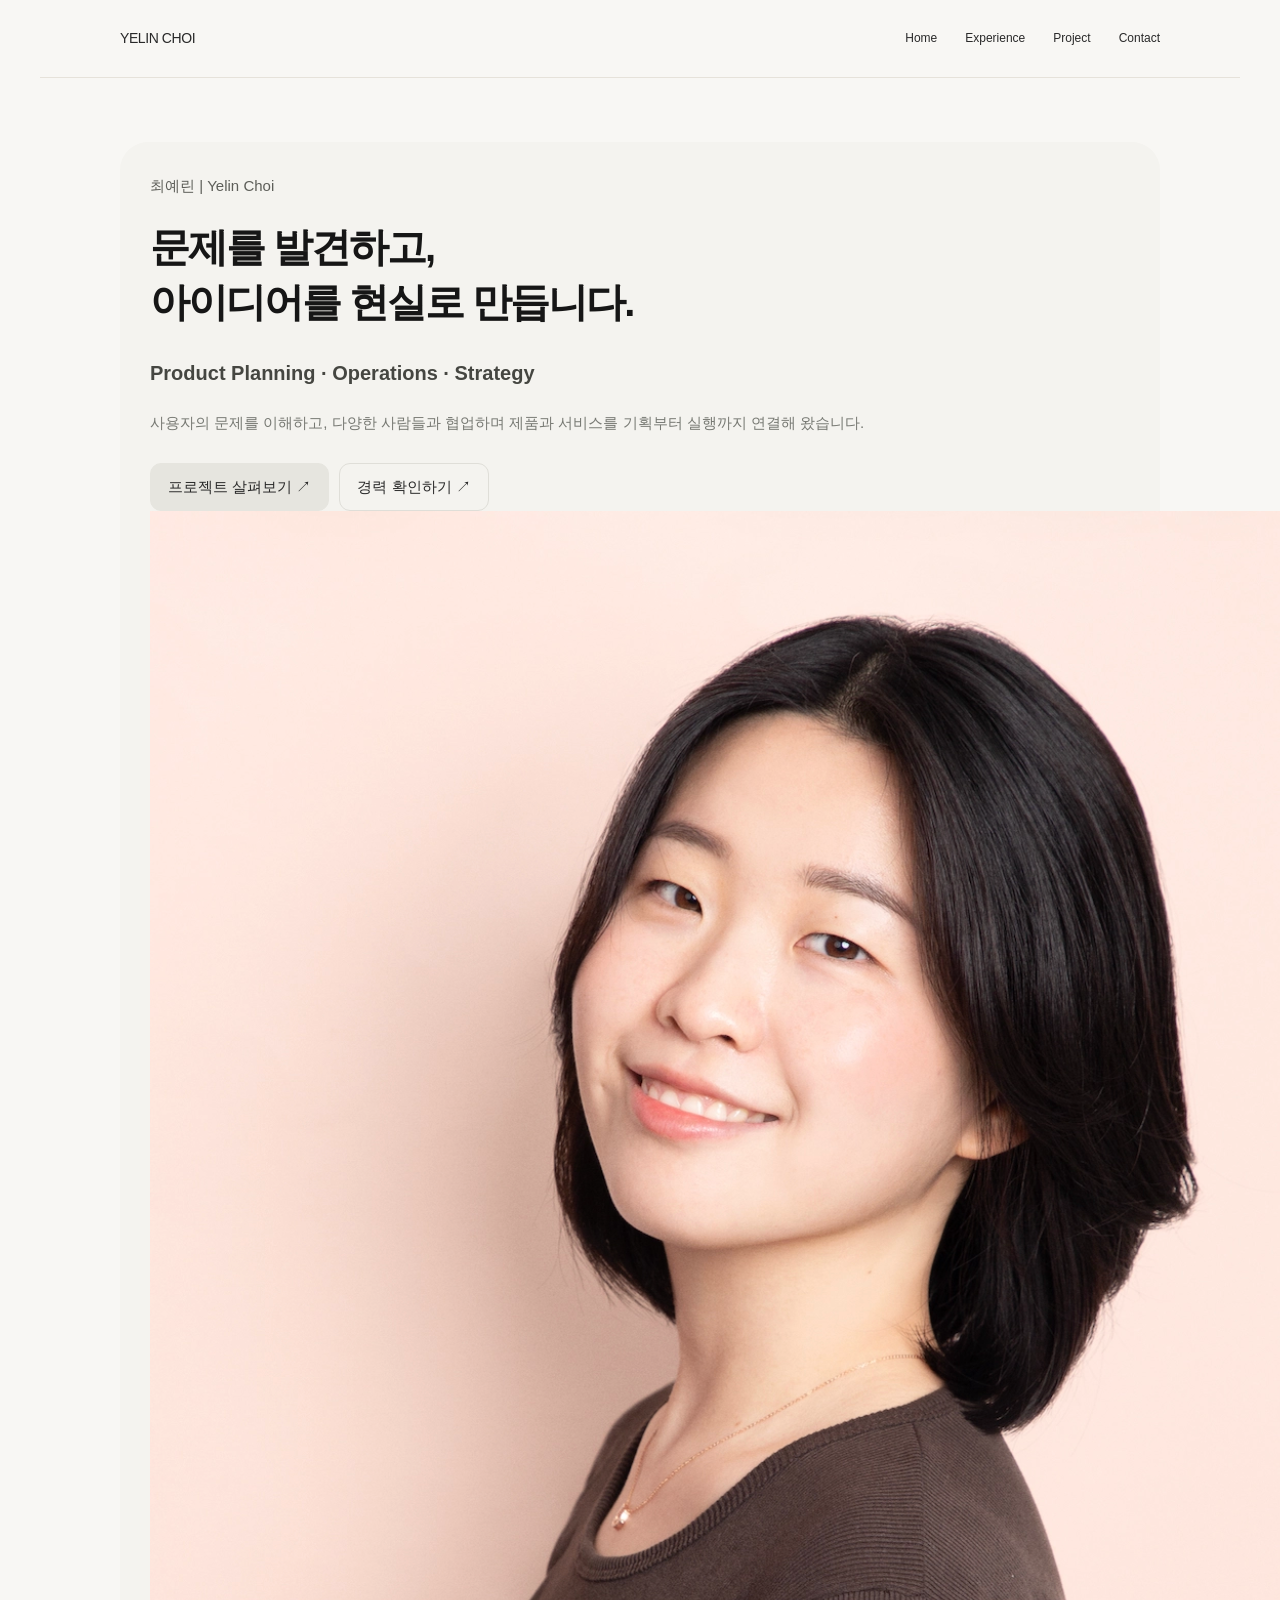
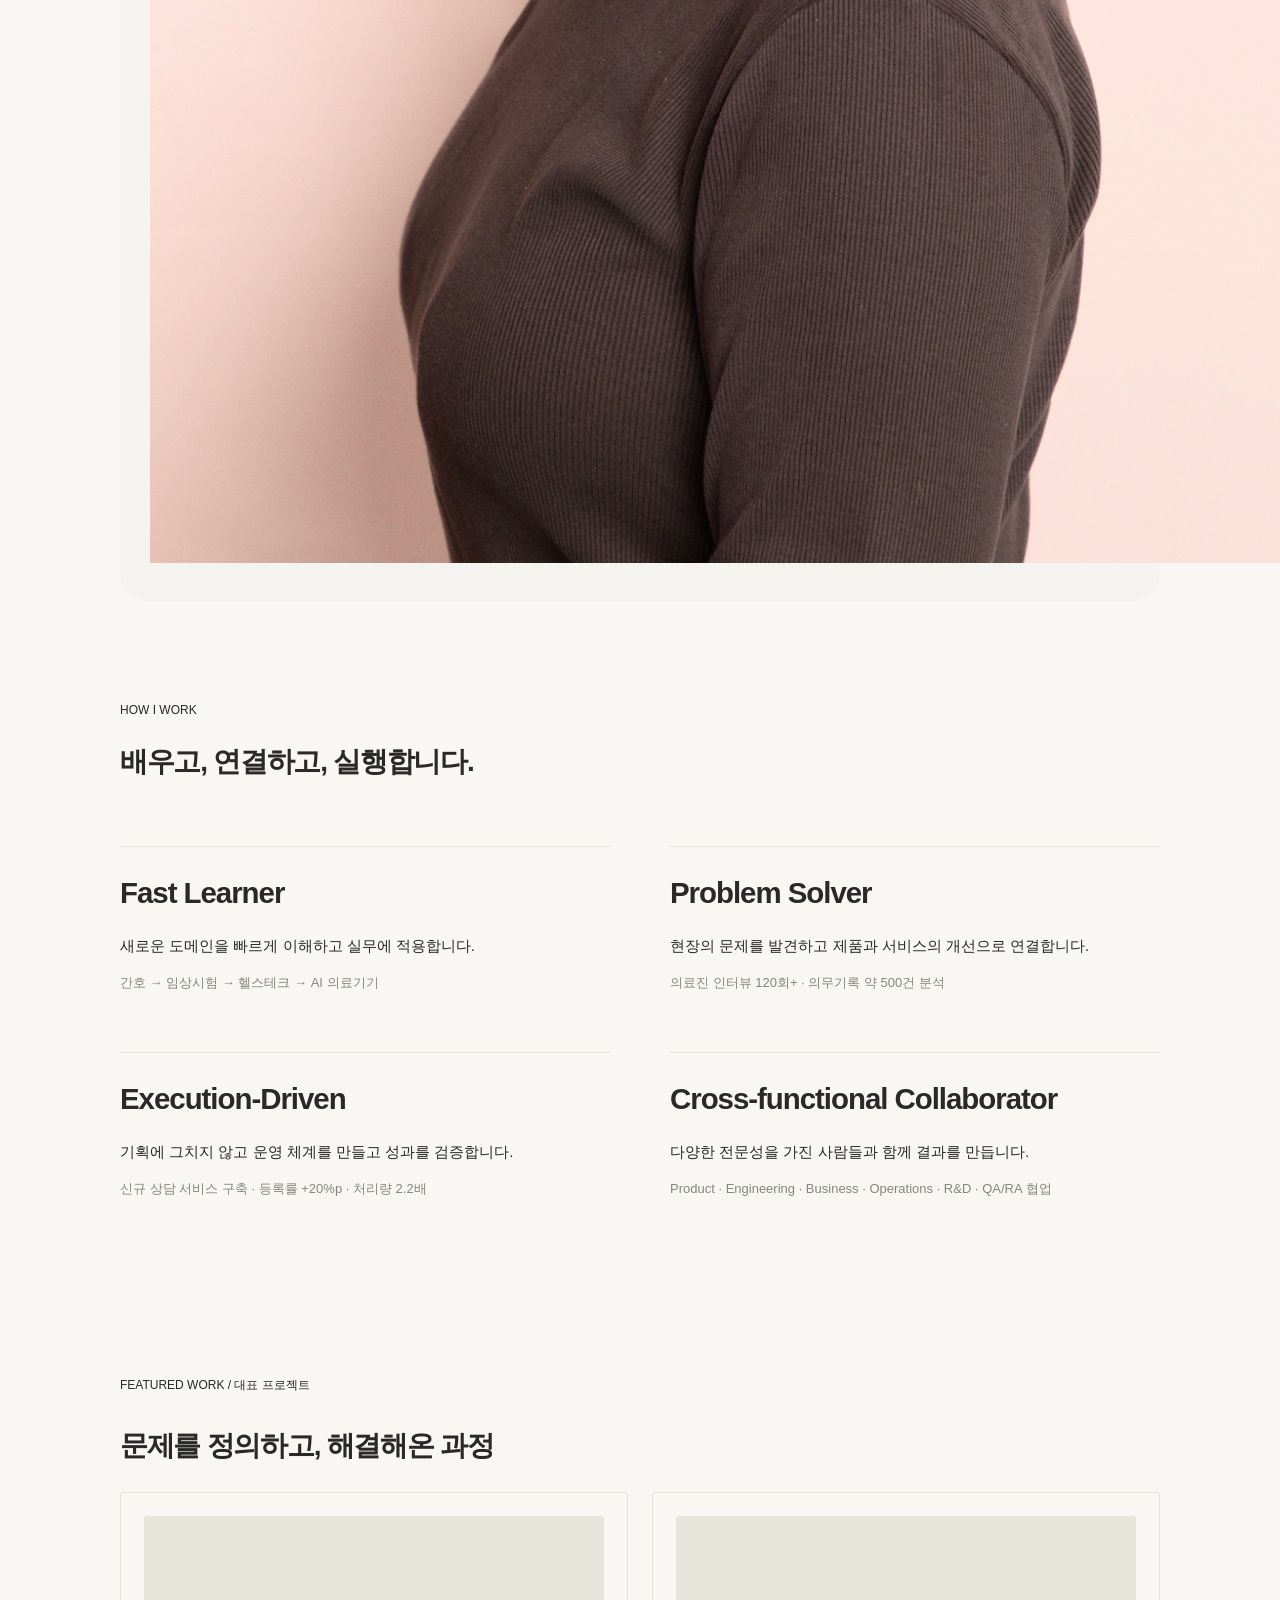
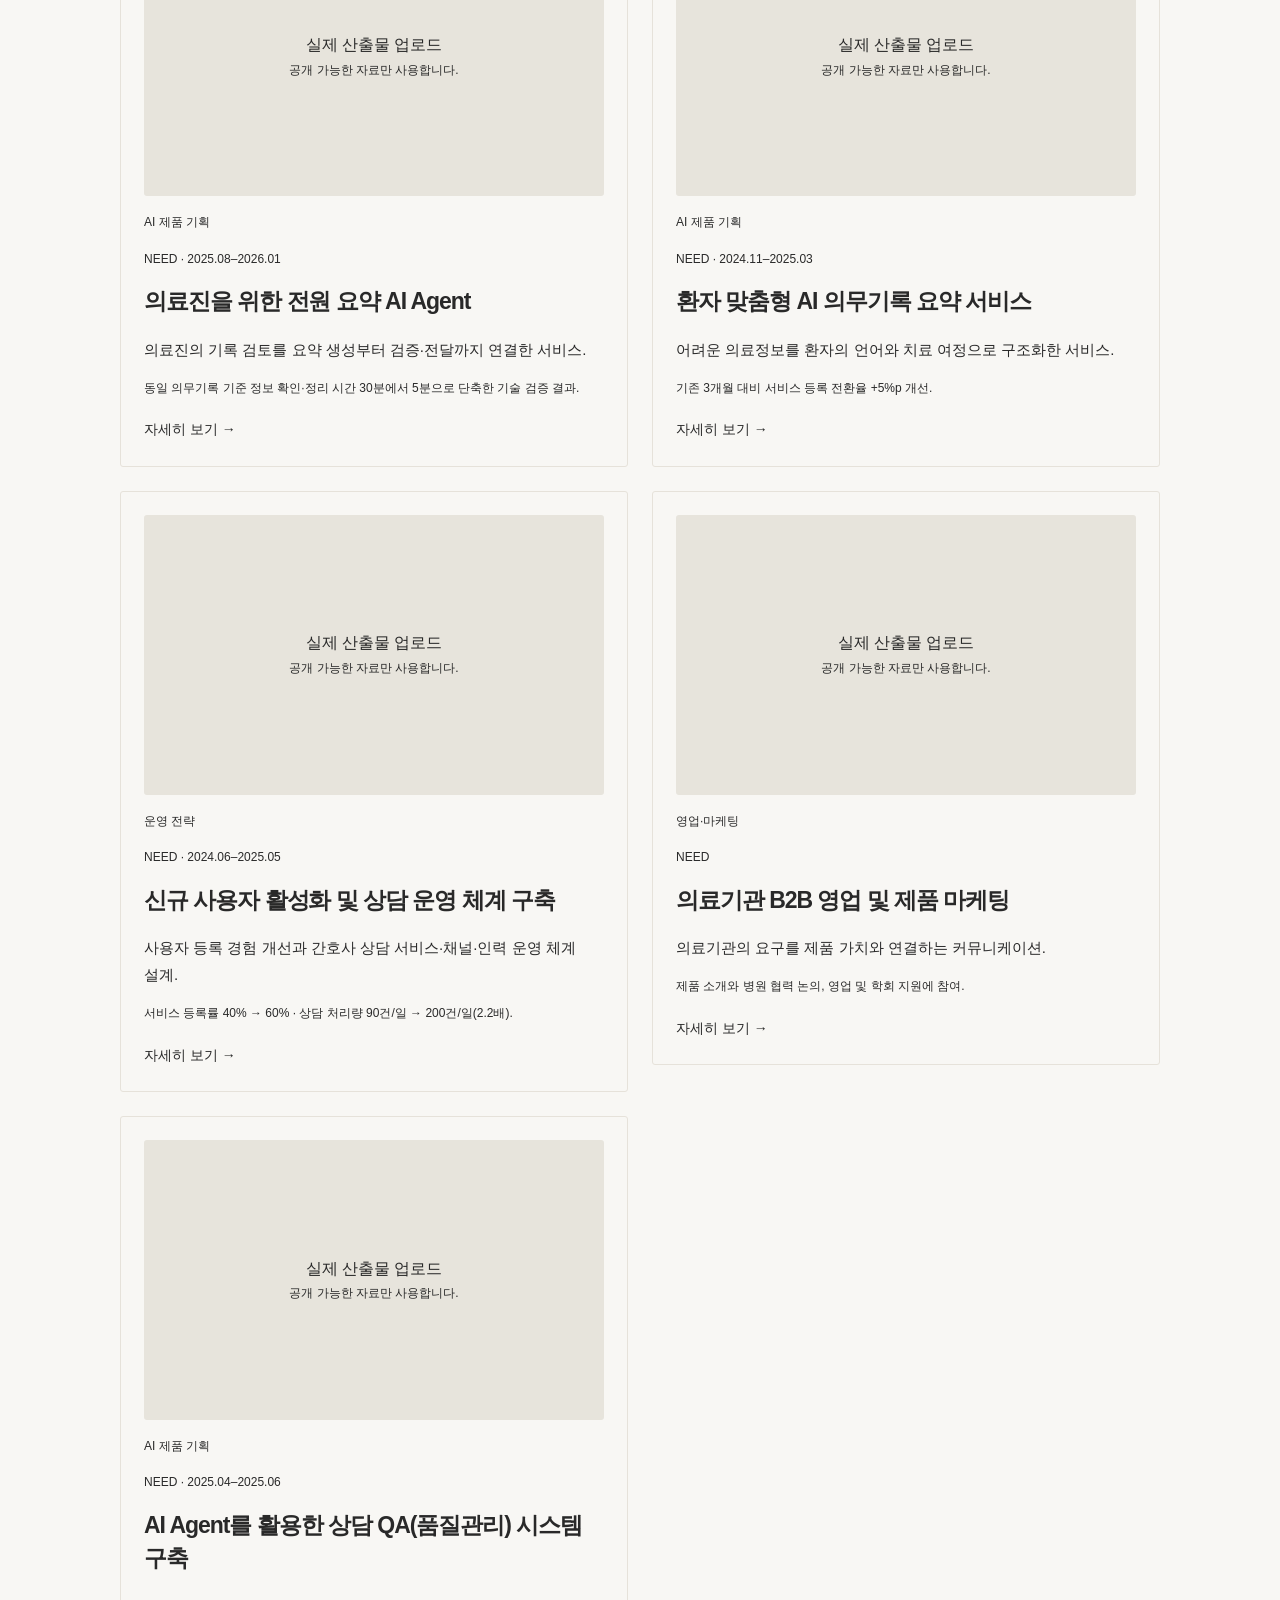
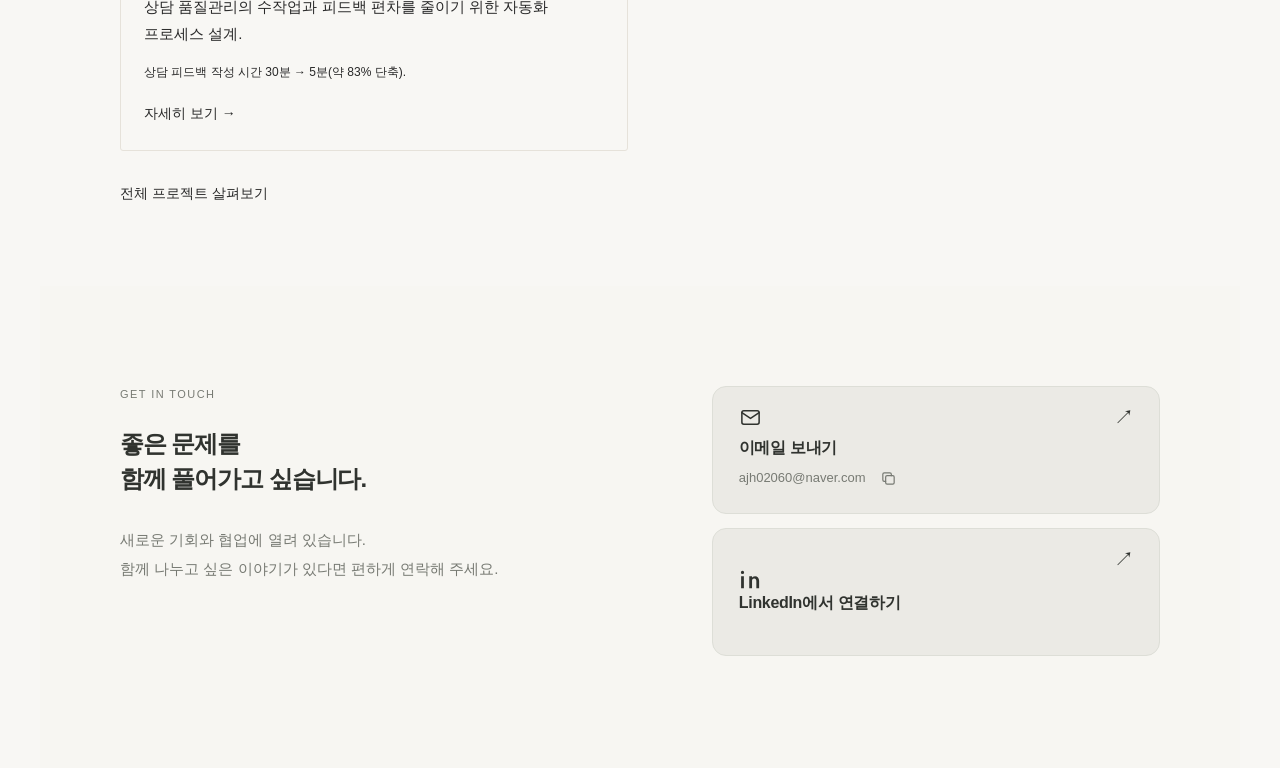
==== index.html @ 6eca60a8 "Restore profile photo in two-column Home hero matching reference" ====
<!doctype html><html lang="ko"><head><meta charset="utf-8"><meta name="viewport" content="width=device-width, initial-scale=1"><title>Home | 최예린 · Yelin Choi</title><meta name="description" content="임상 현장에서 AI 제품 기획, 운영 전략, 비즈니스까지. 최예린의 프로젝트와 경력을 소개합니다."><meta name="theme-color" content="#f8f7f4"><link rel="icon" href="assets/favicon.svg" type="image/svg+xml"><link rel="stylesheet" href="style.css?v=portrait-split-20261022"><script defer src="projects.js"></script><script defer src="app.js"></script></head><body><header class="site-header"><a class="brand" href="index.html">YELIN CHOI</a><nav aria-label="주 메뉴"><a href="index.html">Home</a><a href="experience.html">Experience</a><a href="work.html">Project</a><a href="index.html#contact">Contact</a></nav></header><main><section class="hero hero-editorial hero-portrait-split"><div class="hero-copy"><p class="eyebrow">최예린 | Yelin Choi</p><h1>문제를 발견하고,<br>아이디어를 현실로 만듭니다.</h1><p class="intro">Product Planning · Operations · Strategy</p><p class="hero-description">사용자의 문제를 이해하고, 다양한 사람들과 협업하며 제품과 서비스를 기획부터 실행까지 연결해 왔습니다.</p><div class="actions"><a class="button primary" href="#work">프로젝트 살펴보기 ↗</a><a class="button" href="experience.html">경력 확인하기 ↗</a></div></div><img class="hero-photo" src="assets/profile.png" alt="최예린 프로필 사진" width="1310" height="1652" fetchpriority="high"></section><section class="how-i-work" aria-labelledby="how-i-work-heading"><p class="eyebrow">HOW I WORK</p><h2 class="editorial-section-heading" id="how-i-work-heading">배우고, 연결하고, 실행합니다.</h2><div class="how-i-work-grid"><article class="how-i-work-item"><h3>Fast Learner</h3><p>새로운 도메인을 빠르게 이해하고 실무에 적용합니다.</p><p class="how-i-work-evidence">간호 → 임상시험 → 헬스테크 → AI 의료기기</p></article><article class="how-i-work-item"><h3>Problem Solver</h3><p>현장의 문제를 발견하고 제품과 서비스의 개선으로 연결합니다.</p><p class="how-i-work-evidence">의료진 인터뷰 120회+ · 의무기록 약 500건 분석</p></article><article class="how-i-work-item"><h3>Execution-Driven</h3><p>기획에 그치지 않고 운영 체계를 만들고 성과를 검증합니다.</p><p class="how-i-work-evidence">신규 상담 서비스 구축 · 등록률 +20%p · 처리량 2.2배</p></article><article class="how-i-work-item"><h3>Cross-functional Collaborator</h3><p>다양한 전문성을 가진 사람들과 함께 결과를 만듭니다.</p><p class="how-i-work-evidence">Product · Engineering · Business · Operations · R&amp;D · QA/RA 협업</p></article></div></section><section class="featured" id="work"><p class="eyebrow">FEATURED WORK / 대표 프로젝트</p><h2 class="editorial-section-heading">문제를 정의하고, 해결해온 과정</h2><div class="project-grid" id="project-grid"></div><a class="all-work" href="work.html">전체 프로젝트 살펴보기</a></section><section class="contact contact-redesign contact-cards" id="contact" aria-labelledby="contact-heading"><div class="contact-copy"><p class="contact-eyebrow">GET IN TOUCH</p><h2 id="contact-heading">좋은 문제를<br>함께 풀어가고 싶습니다.</h2><p class="contact-description">새로운 기회와 협업에 열려 있습니다.<br>함께 나누고 싶은 이야기가 있다면 편하게 연락해 주세요.</p></div><div class="contact-methods"><div class="contact-card contact-email-card"><button class="contact-card-link contact-card-copy-trigger" type="button" aria-label="이메일 주소 복사: ajh02060@naver.com"><span class="contact-card-icon" aria-hidden="true"><svg viewBox="0 0 24 24" fill="none" stroke="currentColor" stroke-width="1.6" stroke-linecap="round" stroke-linejoin="round"><rect x="3" y="5" width="18" height="14" rx="2"/><path d="m3 7 9 6 9-6"/></svg></span><span class="contact-card-title">이메일 보내기</span><span class="contact-card-arrow" aria-hidden="true">↗</span></button><div class="contact-email-detail"><span class="contact-email-text">ajh02060@naver.com</span><button id="copy-email" class="contact-copy-button" type="button" aria-label="이메일 주소 복사" title="이메일 주소 복사"><svg viewBox="0 0 24 24" fill="none" stroke="currentColor" stroke-width="1.7" stroke-linecap="round" stroke-linejoin="round" aria-hidden="true"><rect x="8" y="8" width="12" height="12" rx="2"/><path d="M16 8V6a2 2 0 0 0-2-2H6a2 2 0 0 0-2 2v8a2 2 0 0 0 2 2h2"/></svg></button></div></div><a class="contact-card contact-linkedin-card" href="https://www.linkedin.com/in/yelinchoi1/" target="_blank" rel="noopener noreferrer"><span class="contact-card-icon" aria-hidden="true"><svg viewBox="0 0 24 24" fill="currentColor"><path d="M5.1 8.6H2.2V21h2.9V8.6ZM3.65 2.9a1.7 1.7 0 1 0 0 3.4 1.7 1.7 0 0 0 0-3.4ZM21 13.4c0-3.3-1.8-4.9-4.2-4.9-1.9 0-2.7 1-3.2 1.7V8.6h-2.9V21h2.9v-6.9c0-1.8.4-3.1 2.3-3.1 1.8 0 2.2 1.4 2.2 3.2V21H21v-7.6Z"/></svg></span><span class="contact-card-title">LinkedIn에서 연결하기</span><span class="contact-card-arrow" aria-hidden="true">↗</span></a></div><div class="contact-toast" id="copy-status" role="status" aria-live="polite" aria-atomic="true"></div></section></main></body></html>
---- style.css ----
:root{--paper:#f8f7f4;--ink:#292929;--line:#e6e2da;--muted:#e7e4dc}*{box-sizing:border-box}html{scroll-behavior:smooth;scroll-padding-top:32px}body{margin:0;background:var(--paper);color:var(--ink);font-family:'Apple SD Gothic Neo',Arial,'Malgun Gothic',sans-serif;font-size:15px;line-height:1.8;word-break:keep-all;overflow-wrap:break-word}a{color:inherit;text-decoration:none}button{font:inherit;color:inherit}a,button{-webkit-tap-highlight-color:transparent}a:focus-visible,button:focus-visible{outline:2px solid #777e6d;outline-offset:5px}h1,h2,h3,h4,p{margin:0}h1,h2,h3,h4{line-height:1.45;letter-spacing:-.045em}h1{font-size:40px;font-weight:700}h2{font-size:28px}h3{font-size:21px}.site-header{max-width:1200px;margin:auto;min-height:78px;padding:24px 40px;display:flex;align-items:center;justify-content:space-between;border-bottom:1px solid var(--line)}.brand{font-size:14px;letter-spacing:-.03em}.site-header nav{display:flex;gap:28px;font-size:12px}.site-header nav a:hover,.text-link:hover,.all-work:hover{text-decoration:underline;text-underline-offset:5px}main{max-width:1200px;margin:auto;padding:64px 80px 0}.hero{display:grid;grid-template-columns:minmax(0,1fr) 382px;gap:48px;align-items:center}.hero-copy .eyebrow{margin-bottom:27px}.eyebrow{font-size:12px;line-height:1.6}.hero-copy .intro{margin-top:27px;margin-bottom:25px}.hero-copy>p:not(.eyebrow){font-size:15px}.actions{display:flex;gap:16px;align-items:center;flex-wrap:wrap;margin-top:24px}.button{display:inline-flex;justify-content:center;align-items:center;min-height:54px;padding:13px 23px;border:1px solid var(--line);border-radius:3px;background:transparent;font-size:14px;cursor:pointer;line-height:1.6;transition:background .18s,border-color .18s}.button.primary{background:var(--muted);border-color:var(--muted)}.button:hover{background:#dedbd3;border-color:#d5d0c5}.portrait{width:100%;height:auto;aspect-ratio:382/488;object-fit:cover;border-radius:10px;display:block}.metrics{display:grid;grid-template-columns:repeat(4,minmax(0,1fr));gap:54px 24px;margin-top:40px}.metric{border-top:1px solid var(--line);padding-top:17px;min-height:100px}.metric strong{font-size:32px;letter-spacing:-.04em;line-height:1.4;display:block}.metric p{font-size:12px;margin-top:7px}.metric.secondary{min-height:80px;padding-top:20px}.metric.secondary strong{font-size:16px;font-weight:400;letter-spacing:0}.disclaimer{font-size:12px;margin-top:54px}.featured{margin-top:64px}.featured h2{margin:30px 0 26px}.project-grid{display:grid;grid-template-columns:repeat(2,minmax(0,1fr));gap:24px;align-items:start}.project-card{border:1px solid var(--line);border-radius:3px;padding:23px;transition:border-color .18s}.project-card:hover{border-color:#b8b4ab}.project-visual{background:var(--muted);border-radius:3px;aspect-ratio:460/280;display:flex;flex-direction:column;align-items:center;justify-content:center;text-align:center;margin-bottom:16px;font-size:16px}.project-visual small{font-size:12px;line-height:1.8}.project-card .category,.project-card .period{font-size:12px;margin-bottom:15px}.project-card h3{font-size:23px;margin-bottom:17px}.project-card .description{font-size:15px;margin-bottom:15px}.project-card .result{font-size:12px;margin-bottom:16px}.detail-link{font-size:14px;display:inline-flex;gap:10px;align-items:center}.detail-link:hover{text-decoration:underline;text-underline-offset:4px}.all-work{display:inline-block;margin-top:30px;font-size:14px}.contact{margin:64px -40px 0;padding:60px 0}.contact h2{margin-bottom:25px}.contact>p{font-size:15px}.contact .actions{margin-top:25px}.email{display:block;font-size:14px;margin:24px 0}.contact #copy-status{font-size:13px;margin-left:15px}.work-page>.eyebrow{margin-bottom:28px}.page-title{font-size:30px}.filters{display:flex;flex-wrap:wrap;gap:8px;margin:30px 0 28px}.filters .button{padding:11px 16px;min-height:46px}.filters .button[aria-pressed=true]{background:var(--muted);border-color:#d4cfc5}.work-page{padding-bottom:64px}.journey .page-title{margin-bottom:12px}.journey ol{list-style:none;counter-reset:career;border-left:2px solid #8d9989;margin:0 0 16px;padding:0 0 0 20px}.journey li{counter-increment:career;font-size:15px;padding:8px 0}.journey li:before{content:'0' counter(career) ' ';color:#73776c;margin-right:4px}.journey>p{font-size:14px}.experience-heading{margin:60px 0 24px}.job{border-top:1px solid var(--line);padding:30px 14px 55px}.job h2{margin-bottom:16px}.job h3{margin:18px 0 16px}.job p{font-size:14px;margin:15px 0}.job .job-date{font-size:12px}.job .text-link{font-size:14px;display:inline-block;margin-top:4px}.duties{display:grid;grid-template-columns:1fr 1fr;gap:24px 36px}.duties h4{font-size:14px;letter-spacing:-.025em}.duties p{margin:8px 0 0}.education{border-top:1px solid var(--line);padding:30px 14px}.education p{font-size:14px;margin-top:18px}.detail-page{max-width:850px;margin:0 auto;padding-bottom:80px}.back-link{font-size:14px;display:inline-block;margin-bottom:44px}.detail-page h1{margin:14px 0 22px}.detail-page .period{font-size:13px;margin-bottom:32px}.detail-lead{font-size:21px;margin-bottom:42px}.detail-section{padding:30px 0;border-top:1px solid var(--line)}.detail-section h2{font-size:23px;margin-bottom:20px}.detail-section p{font-size:16px}.detail-note{font-size:12px;margin-top:30px}.detail-page .actions{margin-top:30px}.sr-only{position:absolute;width:1px;height:1px;padding:0;margin:-1px;overflow:hidden;clip:rect(0,0,0,0);white-space:nowrap;border:0}[hidden]{display:none!important}@media(min-width:1200px){.hero-copy h1{font-size:40px;letter-spacing:-.06em}.hero-copy{margin-right:-16px}}@media(max-width:1199px){.site-header{padding:24px 40px}main{padding:64px 40px 0}.hero{grid-template-columns:minmax(0,1fr) 38.3%;gap:32px}h1{font-size:38px}.portrait{aspect-ratio:280/360}.metrics{grid-template-columns:repeat(2,minmax(0,1fr));gap:32px 24px}.metric{min-height:100px}.metric.secondary{min-height:95px}.disclaimer{margin-top:44px}.project-card{padding:23px}.project-visual{aspect-ratio:1.08}.project-card h3{font-size:22px}.contact{margin-left:0;margin-right:0}.duties{gap:25px}.featured{margin-top:64px}}@media(max-width:809px){body{font-size:14px}.site-header{padding:20px 24px 16px;flex-direction:column;align-items:flex-start;gap:14px;min-height:100px}.site-header nav{gap:20px;font-size:12px}.brand{font-size:14px}main{padding:56px 24px 0}.hero{display:flex;flex-direction:column;gap:40px;align-items:stretch}.hero-copy .eyebrow{margin-bottom:26px}h1{font-size:30px;line-height:1.45;letter-spacing:-.055em}.hero-copy .intro{margin:26px 0}.hero-copy>p:not(.eyebrow){font-size:15px}.actions{gap:16px;margin-top:25px}.button{padding:14px 21px;min-height:54px}.portrait{aspect-ratio:340/438;width:100%;border-radius:9px}.metrics{margin-top:40px;gap:34px 24px}.metric{padding-top:18px;min-height:112px}.metric strong{font-size:25px}.metric p{font-size:12px;line-height:1.8}.metric.secondary{padding-top:22px;min-height:90px}.metric.secondary strong{font-size:15px}.disclaimer{margin-top:44px;line-height:1.8}.featured{margin-top:52px}.featured h2{font-size:23px;margin:30px 0 26px}.project-grid{grid-template-columns:1fr;gap:24px}.project-card{padding:22px}.project-visual{aspect-ratio:1.06;margin-bottom:18px}.project-card h3{font-size:21px;line-height:1.55;margin-bottom:16px}.project-card .description{font-size:15px}.project-card .period{margin-bottom:16px}.project-card .result{font-size:12px}.contact{padding:54px 0;margin-top:44px}.contact h2{font-size:25px}.page-title{font-size:25px}.work-page>.eyebrow{margin-bottom:30px}.filters{gap:8px;margin:28px 0}.filters .button{padding:10px 14px;font-size:14px;min-height:44px}.journey .page-title{font-size:25px}.journey ol{padding-left:18px}.journey li{font-size:14px;padding:10px 0}.journey>p{font-size:13px}.experience-heading{font-size:24px;margin:46px 0 26px}.job{padding:30px 14px 45px}.job h2{font-size:24px}.job h3{font-size:19px}.job p{font-size:14px}.duties{grid-template-columns:1fr;gap:28px}.education{padding-left:14px;padding-right:14px}.education h2{font-size:24px}.detail-page h1{font-size:30px}.detail-lead{font-size:18px}}@media(prefers-reduced-motion:reduce){html{scroll-behavior:auto}*{transition:none!important}}

/* Visual case studies */
.case-metrics{display:grid;grid-template-columns:repeat(3,minmax(0,1fr));gap:12px;margin:8px 0 32px}
.case-metric{background:#eeece6;border:1px solid var(--line);border-radius:5px;padding:22px 17px;display:flex;flex-direction:column;gap:8px}
.case-metric strong{font-size:clamp(20px,2.5vw,28px);letter-spacing:-.05em;line-height:1.35}
.case-metric span{font-size:12px;line-height:1.6}
.detail-section p+p{margin-top:15px}
.decision-panel,.flow-panel{border:1px solid var(--line);border-radius:5px;margin:0 0 32px;overflow:hidden}
.decision-panel h3,.flow-panel h3{font-size:16px;padding:18px 20px;border-bottom:1px solid var(--line)}
.decision-row{display:grid;grid-template-columns:1fr 1fr;gap:22px;padding:14px 20px;font-size:14px;line-height:1.7}
.decision-row+.decision-row{border-top:1px solid var(--line)}
.decision-row span:last-child{font-weight:600}
.case-flow{display:flex;list-style:none;counter-reset:steps;gap:8px;margin:0;padding:20px;flex-wrap:wrap}
.case-flow li{counter-increment:steps;flex:1 1 115px;background:#eeece6;border-radius:4px;padding:14px 10px;font-size:12px;text-align:center;line-height:1.5}
.case-flow li:before{content:counter(steps,decimal-leading-zero);display:block;color:#777e6d;font-size:11px;margin-bottom:6px}
@media(max-width:809px){.case-metrics{grid-template-columns:1fr;gap:8px}.case-metric{padding:15px}.case-metric strong{font-size:23px}.decision-row{gap:12px;padding:12px;font-size:12px}.case-flow{padding:12px}.case-flow li{flex-basis:40%}}

/* Real project artifact galleries */
.artifact-gallery{display:grid;grid-template-columns:repeat(2,minmax(0,1fr));gap:22px;margin-top:18px}
.artifact-item{margin:0;min-width:0}
.artifact-item img{display:block;width:100%;height:auto;border:1px solid var(--line);border-radius:4px;object-fit:contain;background:#f7f6f2}
.artifact-item figcaption{font-size:12px;line-height:1.7;color:#65655e;margin-top:10px}
.artifact-missing{display:none}
@media(max-width:809px){.artifact-gallery{grid-template-columns:1fr;gap:20px}}

/* Artifact gallery refinement: clean screenshots, no clipped source headings */
.project-artifacts .artifact-gallery{align-items:start;gap:28px}
.project-artifacts .artifact-item{min-width:0;text-align:center}
.project-artifacts .artifact-media{overflow:hidden;border:1px solid var(--line);border-radius:5px;background:#fff;padding:12px}
.project-artifacts .artifact-media img{display:block;width:100%;height:auto;max-height:620px;object-fit:contain;border:0;border-radius:0;background:#fff}
.project-artifacts .artifact-media--trim-top img{margin-top:-4%;max-height:none}
.project-artifacts .artifact-item figcaption{margin:14px auto 0;max-width:95%;text-align:center;font-size:13px;line-height:1.7;color:#65655e;overflow-wrap:anywhere}
@media(max-width:809px){.project-artifacts .artifact-gallery{gap:32px}.project-artifacts .artifact-media{padding:8px}.project-artifacts .artifact-media img{max-height:none}}

/* Experience: chronological career timeline */
.experience-page .journey{margin-bottom:46px}
.experience-page .journey .eyebrow{margin-bottom:12px;color:#667b73}
.experience-page .career-intro{font-size:16px;line-height:1.9;max-width:700px;margin-top:18px;color:#66645f}
.career-timeline{position:relative;margin-left:18px;padding-left:58px;border-left:2px solid #d2dedb}
.career-timeline .timeline-entry{position:relative;padding:4px 0 52px 0;border-top:0}
.career-timeline .timeline-entry:last-child{padding-bottom:20px}
.career-timeline .timeline-marker{position:absolute;left:-76px;top:4px;width:34px;height:34px;border:2px solid #cbd9d4;border-radius:50%;background:#f8f7f4;box-shadow:inset 0 0 0 10px #f8f7f4}
.career-timeline .timeline-marker::after{content:'';position:absolute;width:10px;height:10px;left:10px;top:10px;border-radius:50%;background:#88a49a}
.career-timeline .timeline-entry:first-child .timeline-marker{background:#547d71;border-color:#547d71;box-shadow:0 0 0 5px #e2eae6}
.career-timeline .timeline-entry:first-child .timeline-marker::after{background:white}
.career-timeline .timeline-date{font-size:12px;letter-spacing:.02em;color:#718079;margin:0 0 12px}
.career-timeline .timeline-entry h2{font-size:26px;margin:0 0 6px}
.career-timeline .timeline-role{font-size:16px;font-weight:600;margin:0 0 12px}
.career-timeline .timeline-summary{font-size:14px;color:#66645f;margin:0 0 24px}
.career-timeline .timeline-entry h3{font-size:15px;margin:22px 0 10px}
.career-timeline .timeline-entry ul{margin:8px 0 0;padding-left:19px}
.career-timeline .timeline-entry li{font-size:14px;line-height:1.9;margin:5px 0}
.career-timeline .timeline-entry p{line-height:1.85}
.career-timeline .timeline-highlights{display:flex;flex-wrap:wrap;gap:8px;margin:18px 0 24px}
.career-timeline .timeline-highlights span{border:1px solid #d8dfda;background:#f0f2ed;padding:8px 12px;border-radius:3px;font-size:12px}
.career-timeline .text-link{margin-top:22px}
@media(max-width:809px){.experience-page .journey{margin-bottom:36px}.career-timeline{margin-left:13px;padding-left:30px}.career-timeline .timeline-marker{left:-47px;width:30px;height:30px}.career-timeline .timeline-marker::after{left:8px;top:8px}.career-timeline .timeline-entry{padding-bottom:40px}.career-timeline .timeline-entry h2{font-size:23px}.career-timeline .timeline-role{font-size:15px}.career-timeline .timeline-entry li{font-size:13px}}

/* Experience page: exact editorial layout adapted from the supplied PDF */
.experience-reference-body{background:#fff;color:#161616}
.experience-reference-main{max-width:1100px;padding:78px 80px 0}
.experience-reference{max-width:980px;font-size:14px;line-height:1.65;letter-spacing:-.018em}
.experience-reference .reference-eyebrow{font-size:12px;letter-spacing:0;margin:0 0 17px}
.experience-reference h1{font-size:31px;line-height:1.3;letter-spacing:-.035em;margin:0 0 12px}
.experience-reference .reference-job{margin:0 0 44px}
.experience-reference .reference-job h2{font-size:18px;letter-spacing:-.025em;line-height:1.45;margin:0 0 4px;font-weight:700}
.experience-reference .reference-date{font-size:12px;margin:0 0 7px}
.experience-reference .reference-job>p:not(.reference-date){font-size:13px;line-height:1.6;margin:0}
.experience-reference .reference-job>p a{color:#2477b6;text-decoration:underline;text-underline-offset:2px}
.experience-reference .reference-job h3{font-size:13px;letter-spacing:0;margin:22px 0 12px;font-weight:700}
.experience-reference ul{margin:0;padding-left:22px}
.experience-reference li{font-size:13px;line-height:1.7;padding-left:2px;margin:0 0 9px}
.experience-reference .reference-project-link{display:inline-block;font-size:13px;text-decoration:underline;text-underline-offset:3px;margin-top:20px}
.experience-reference .reference-extra{margin:52px 0 0}
.experience-reference .reference-extra h2{font-size:24px;line-height:1.4;margin-bottom:12px;letter-spacing:-.035em}
.experience-reference .reference-extra li{margin-bottom:6px}
.experience-reference-main .contact{border-top:1px solid var(--line);margin-top:80px}
@media(max-width:809px){.experience-reference-main{padding:48px 24px 0}.experience-reference h1{font-size:28px}.experience-reference .reference-job h2{font-size:17px}.experience-reference .reference-job{margin-bottom:38px}.experience-reference .reference-extra h2{font-size:22px}.experience-reference .reference-job>p:not(.reference-date),.experience-reference li{font-size:13px}}

/* Experience PDF fidelity pass — isolated to Experience */
.experience-reference-body{background:#fff;color:#191919;font-family:Arial,'Apple SD Gothic Neo','Malgun Gothic',sans-serif;font-size:13px;line-height:1.48}
.experience-reference-body .site-header{background:#fff}
.experience-reference-main{width:100%;max-width:1000px;margin:0 auto;padding:74px 72px 125px}
.experience-reference{width:100%;max-width:856px;margin:0;font-size:13px;line-height:1.48;letter-spacing:0;word-break:keep-all;overflow-wrap:break-word}
.experience-reference .reference-eyebrow{font-size:12px;font-weight:400;letter-spacing:0;margin:0 0 24px;line-height:1.4}
.experience-reference h1{font-size:24px;line-height:1.2;letter-spacing:-.02em;font-weight:700;margin:0 0 18px}
.experience-reference .reference-job{margin:0 0 46px;padding:0;border:0}
.experience-reference .reference-job h2{font-size:19px;line-height:1.35;font-weight:700;letter-spacing:-.025em;margin:0 0 5px}
.experience-reference .reference-date{font-size:12px;line-height:1.4;margin:0 0 7px}
.experience-reference .reference-job>p:not(.reference-date){font-size:12.5px;line-height:1.5;margin:0}
.experience-reference .reference-job>p a{color:#0969da;text-decoration:underline;text-underline-offset:2px}
.experience-reference .reference-job h3{font-size:12.5px;line-height:1.45;font-weight:700;letter-spacing:0;margin:21px 0 15px}
.experience-reference ul{list-style:disc;margin:0;padding-left:22px}
.experience-reference li{font-size:12.5px;line-height:1.5;margin:0 0 13px;padding-left:0}
.experience-reference li::marker{font-size:10px}
.experience-reference li strong{font-weight:700}
.experience-reference .reference-project-link{display:inline-block;margin:22px 0 0;font-size:12.5px;text-decoration:underline;text-underline-offset:3px}
.experience-reference .reference-extra{margin:0 0 49px;padding:0;border:0}
.experience-reference .reference-extra h2{font-size:23px;line-height:1.3;font-weight:700;letter-spacing:-.025em;margin:0 0 12px}
.experience-reference .reference-extra ul{padding-left:22px}
.experience-reference .reference-extra li{margin:0 0 7px}
@media(max-width:809px){.experience-reference-main{padding:52px 24px 88px}.experience-reference{max-width:100%}.experience-reference .reference-eyebrow{margin-bottom:22px}.experience-reference h1{font-size:24px;margin-bottom:20px}.experience-reference .reference-job h2{font-size:18px}.experience-reference .reference-job{margin-bottom:42px}.experience-reference .reference-extra h2{font-size:22px}.experience-reference .reference-job>p:not(.reference-date),.experience-reference li{font-size:13px;line-height:1.65}.experience-reference .reference-job h3{font-size:13px}}

/* Experience: company descriptions and duty lists +1pt */
.experience-reference .reference-job>p:not(.reference-date){font-size:13.5px}
.experience-reference .reference-job h3{font-size:13.5px}
.experience-reference .reference-job li{font-size:13.5px}
@media(max-width:809px){
  .experience-reference .reference-job>p:not(.reference-date){font-size:14px}
  .experience-reference .reference-job h3{font-size:14px}
  .experience-reference .reference-job li{font-size:14px}
}

/* Keep breathing room below the final Skills & Languages item. */
.experience-reference-main{padding-bottom:max(76px, 2cm)}
@media(max-width:809px){.experience-reference-main{padding-bottom:max(76px, 2cm)}}

/* Language & Tools — plain branded icons, no cards or colored backgrounds */
.experience-reference .language-tools{margin-bottom:0}
.experience-reference .language-tools-group{margin-top:20px}
.experience-reference .language-tools-group h3{font-size:14px;font-weight:700;line-height:1.5;letter-spacing:0;margin:0 0 10px}
.experience-reference .language-tools-group p{font-size:13.5px;margin:0}
.experience-reference .brand-tools{display:flex;flex-wrap:wrap;align-items:flex-start;gap:22px 18px;padding:0;margin:8px 0 0;list-style:none}
.experience-reference .brand-tools .brand-tool{display:flex;flex-direction:column;align-items:center;justify-content:flex-start;gap:7px;width:62px;margin:0;padding:0;list-style:none;text-align:center}
.experience-reference .brand-tool img{display:block;width:32px;height:32px;object-fit:contain}
.experience-reference .brand-tool span{font-size:11px;line-height:1.4;font-weight:400;white-space:nowrap}
@media(max-width:809px){.experience-reference .brand-tools{gap:20px 14px}.experience-reference .brand-tools .brand-tool{width:58px}.experience-reference .brand-tool span{font-size:11px}}

/* Compact Tools: heading at left, small logos in one horizontal row to the right */
@media(min-width:810px){
  .experience-reference .language-tools-group:last-child{display:grid;grid-template-columns:74px minmax(0,1fr);align-items:start;column-gap:14px}
  .experience-reference .language-tools-group:last-child h3{margin:3px 0 0}
  .experience-reference .brand-tools{flex-wrap:nowrap;gap:10px;margin:0}
}
.experience-reference .brand-tools .brand-tool{width:44px;gap:5px}
.experience-reference .brand-tool img{width:24px;height:24px}
.experience-reference .brand-tool span{font-size:10px}
@media(max-width:809px){
  .experience-reference .language-tools-group:last-child{display:flex;flex-wrap:wrap;align-items:flex-start;gap:10px}
  .experience-reference .language-tools-group:last-child h3{width:62px;flex:none;margin:3px 0 0}
  .experience-reference .brand-tools{flex:1;min-width:0;gap:14px 9px;margin:0}
  .experience-reference .brand-tools .brand-tool{width:44px}
}

/* Slightly smaller tool logos and captions */
.experience-reference .brand-tools .brand-tool{width:38px;gap:4px}
.experience-reference .brand-tool img{width:20px;height:20px}
.experience-reference .brand-tool span{font-size:9px}
@media(min-width:810px){.experience-reference .brand-tools{gap:9px}}
@media(max-width:809px){.experience-reference .brand-tools .brand-tool{width:38px}}

/* Tighter, smaller tool-logo row */
.experience-reference .brand-tools{justify-content:flex-start;gap:10px 6px}
.experience-reference .brand-tools .brand-tool{width:34px;gap:3px}
.experience-reference .brand-tool img{width:16px;height:16px}
.experience-reference .brand-tool span{font-size:9px}
@media(min-width:810px){.experience-reference .brand-tools{gap:6px;flex-wrap:nowrap}}
@media(max-width:809px){.experience-reference .brand-tools{gap:10px 6px}.experience-reference .brand-tools .brand-tool{width:34px}}

/* Match Experience page background and typography to the rest of the portfolio */
.experience-reference-body{background:var(--paper);color:var(--ink);font-family:'Apple SD Gothic Neo',Arial,'Malgun Gothic',sans-serif}
.experience-reference-body .site-header{background:transparent}
.experience-reference .reference-job>p a{color:inherit}

/* Home Contact: charcoal two-column layout with native email and LinkedIn actions */
.contact.contact-redesign{background:#353632;color:#F7F6F2;display:grid;grid-template-columns:minmax(0,1.45fr) minmax(240px,.8fr);align-items:center;gap:64px;margin:80px -80px 0;padding:76px 80px 88px;border-radius:0}
.contact-redesign .contact-eyebrow{color:#B7BDB2;font-size:11px;letter-spacing:.13em;line-height:1.5;margin:0 0 20px}
.contact-redesign h2{color:#F7F6F2;font-size:clamp(25px,3vw,34px);line-height:1.4;margin:0 0 23px}
.contact-redesign .contact-description{color:#D0D1CA;font-size:15px;line-height:1.9}
.contact-redesign .contact-methods{display:flex;flex-direction:column;align-items:stretch;gap:23px}
.contact-redesign .contact-email{display:flex;flex-direction:column;align-items:flex-start;gap:10px}
.contact-redesign .contact-action{display:inline-flex;align-items:center;justify-content:space-between;gap:24px;width:100%;min-height:52px;padding:12px 21px;border-radius:999px;font-size:14px;font-weight:600;line-height:1.5;text-decoration:none;transition:background .2s ease,color .2s ease,border-color .2s ease}
.contact-redesign .contact-action-primary{background:#F7F6F2;color:#353632;border:1px solid #F7F6F2}
.contact-redesign .contact-action-primary:hover{background:#E5E5DF;border-color:#E5E5DF}
.contact-redesign .contact-action-outline{background:transparent;color:#F7F6F2;border:1px solid #92968D}
.contact-redesign .contact-action-outline:hover{background:#494B45;border-color:#D0D1CA}
.contact-redesign .contact-arrow{display:inline-block;transition:transform .2s ease}
.contact-redesign .contact-action:hover .contact-arrow{transform:translate(3px,-3px)}
.contact-redesign .contact-email-address{background:none;border:0;padding:0;color:#B7BDB2;font:inherit;font-size:12px;line-height:1.6;text-align:left;cursor:copy;text-decoration:underline;text-underline-offset:3px}
.contact-redesign .contact-email-address:hover{color:#F7F6F2}
.contact-redesign .contact-copy-status{color:#B7BDB2;font-size:11px;line-height:1.5;min-height:0}
@media(max-width:1199px){.contact.contact-redesign{margin-left:-40px;margin-right:-40px;padding:65px 40px;gap:40px}}
@media(max-width:809px){.contact.contact-redesign{grid-template-columns:1fr;gap:34px;margin:64px -24px 0;padding:56px 24px 70px}.contact-redesign h2{font-size:26px}.contact-redesign .contact-description{font-size:14px}.contact-redesign .contact-methods{max-width:420px;gap:20px}}

/* Minimal editorial project link, with restrained hover movement */
.experience-reference .reference-project-link{display:inline-flex;align-items:center;gap:10px;text-decoration:none}
.experience-reference .reference-project-link span:first-child{text-decoration:underline;text-underline-offset:4px;text-decoration-thickness:1px}
.experience-reference .reference-project-arrow{display:inline-block;transition:transform .2s ease}
.experience-reference .reference-project-link:hover .reference-project-arrow{transform:translate(3px,-3px)}
@media(prefers-reduced-motion:reduce){.experience-reference .reference-project-arrow,.contact-redesign .contact-arrow{transition:none}}

/* Contact card redesign: override previous charcoal treatment, scoped to home contact only */
.contact.contact-redesign.contact-cards{position:relative;isolation:isolate;background:#F7F6F2;color:#30332F;grid-template-columns:minmax(0,55fr) minmax(0,45fr);gap:44px;align-items:center;margin:80px -80px 0;padding:100px 80px 112px;border:0}
.contact-cards .contact-eyebrow{color:#777A73;letter-spacing:.13em;margin:0 0 25px}
.contact-cards h2{color:#30332F;font-size:clamp(26px,2.8vw,36px);line-height:1.45;letter-spacing:-.045em;margin:0 0 28px}
.contact-cards .contact-description{color:#777A73;font-size:15px;line-height:1.95}
.contact-cards .contact-methods{display:grid;grid-template-columns:minmax(0,1fr);gap:16px;max-width:none}
.contact-cards .contact-card{position:relative;display:flex;flex-direction:column;justify-content:center;min-width:0;min-height:156px;padding:26px 28px;border:1px solid #DDDED7;border-radius:14px;background:#EBEAE5;color:#30332F;text-decoration:none;transition:background .2s ease,transform .2s ease,border-color .2s ease}
.contact-cards .contact-card:hover,.contact-cards .contact-card:focus-within{background:#E2E3DC;border-color:#C9CCC3;transform:translateY(-2px)}
.contact-cards .contact-card-link{display:flex;flex-direction:column;align-items:flex-start;gap:11px;min-width:0;text-decoration:none}
.contact-cards .contact-card-icon{display:inline-flex;width:23px;height:23px;align-items:center;justify-content:center;color:#30332F}
.contact-cards .contact-card-icon svg{width:23px;height:23px}
.contact-cards .contact-card-title{font-size:16px;font-weight:600;line-height:1.5;letter-spacing:-.02em}
.contact-cards .contact-card-arrow{position:absolute;right:27px;top:25px;font-size:20px;line-height:1;transition:transform .2s ease}
.contact-cards .contact-card:hover .contact-card-arrow,.contact-cards .contact-card:focus-within .contact-card-arrow{transform:translate(2px,-2px)}
.contact-cards .contact-email-detail{display:flex;align-items:center;gap:8px;flex-wrap:wrap;margin-top:7px;min-width:0}
.contact-cards .contact-email-text{font-size:13px;line-height:1.6;color:#777A73;overflow-wrap:anywhere}
.contact-cards .contact-copy-button{display:inline-flex;align-items:center;justify-content:center;flex:none;width:30px;height:30px;padding:5px;border:1px solid transparent;border-radius:7px;background:transparent;color:#777A73;cursor:pointer}
.contact-cards .contact-copy-button:hover{color:#30332F;background:#D7D9D1}
.contact-cards .contact-copy-button svg{width:17px;height:17px}
.contact-cards .contact-toast{position:fixed;z-index:100;left:50%;bottom:26px;transform:translate(-50%,12px);padding:10px 16px;border-radius:8px;background:#30332F;color:#F7F6F2;font-size:12px;line-height:1.5;opacity:0;pointer-events:none;transition:opacity .2s ease,transform .2s ease;max-width:min(90vw,380px);text-align:center}
.contact-cards .contact-toast.is-visible{opacity:1;transform:translate(-50%,0)}
@media(max-width:1199px){.contact.contact-redesign.contact-cards{margin-left:-40px;margin-right:-40px;padding:80px 40px;gap:32px}}
@media(max-width:809px){.contact.contact-redesign.contact-cards{grid-template-columns:minmax(0,1fr);margin:64px -24px 0;padding:68px 24px 76px;gap:36px}.contact-cards h2{font-size:27px}.contact-cards .contact-description{font-size:14px}.contact-cards .contact-methods{max-width:none}.contact-cards .contact-card{min-height:142px;padding:24px}}
@media(prefers-reduced-motion:reduce){.contact-cards .contact-card,.contact-cards .contact-card-arrow,.contact-cards .contact-toast{transition:none}}

.contact-cards .contact-card-copy-trigger{appearance:none;width:100%;padding:0;border:0;background:transparent;color:inherit;font:inherit;text-align:left;cursor:pointer}
.contact-cards .contact-card-copy-trigger:focus-visible{outline:2px solid #777A73;outline-offset:5px;border-radius:4px}

/* HOW I WORK — editorial capabilities, no cards or decorative graphics */
.how-i-work{padding:100px 0 112px;color:var(--ink);background:transparent}
.how-i-work>.eyebrow{margin:0 0 22px}
.how-i-work>h2{font-size:clamp(27px,3.2vw,43px);line-height:1.3;letter-spacing:-.045em;margin:0 0 64px;font-weight:700}
.how-i-work-grid{display:grid;grid-template-columns:repeat(2,minmax(0,1fr));column-gap:60px;row-gap:58px}
.how-i-work-item{min-width:0;border-top:1px solid var(--line);padding-top:27px}
.how-i-work-item h3{font-size:clamp(23px,2.3vw,32px);font-weight:700;line-height:1.3;letter-spacing:-.035em;overflow-wrap:break-word;margin:0 0 19px}
.how-i-work-item p{font-size:15px;line-height:1.8;margin:0 0 13px}
.how-i-work-item .how-i-work-evidence{font-size:13px;line-height:1.75;color:#85877F;margin:0}
@media(max-width:809px){.how-i-work{padding:72px 0 80px}.how-i-work>h2{margin-bottom:42px}.how-i-work-grid{grid-template-columns:minmax(0,1fr);gap:36px}.how-i-work-item{padding-top:22px}.how-i-work-item h3{font-size:clamp(22px,6vw,29px)}.how-i-work-item p{font-size:14px}.how-i-work-item .how-i-work-evidence{font-size:12px}}
/* Experience: visible links to company homepages */
.experience-reference .reference-job p a[href="https://noul.com/"],
.experience-reference .reference-job p a[href="https://www.need.ai/kr"]{color:#2563EB;text-decoration:underline;text-underline-offset:3px}
.experience-reference .reference-job p a[href="https://noul.com/"]:hover,
.experience-reference .reference-job p a[href="https://www.need.ai/kr"]:hover{color:#1D4ED8}
/* Experience: Tools heading above the logo row at all widths */
.experience-reference .language-tools-group:last-child{display:block}
.experience-reference .language-tools-group:last-child h3{width:auto;margin:0 0 14px}
.experience-reference .language-tools-group:last-child .brand-tools{display:flex;flex-wrap:wrap;flex:none;gap:12px 10px;margin:0;padding:0;align-items:flex-start;justify-content:flex-start}
@media(min-width:810px){.experience-reference .language-tools-group:last-child{display:block}.experience-reference .language-tools-group:last-child .brand-tools{flex-wrap:wrap;gap:12px 10px;margin:0}}
@media(max-width:809px){.experience-reference .language-tools-group:last-child{display:block}.experience-reference .language-tools-group:last-child h3{width:auto;margin:0 0 14px}.experience-reference .language-tools-group:last-child .brand-tools{flex:none;gap:12px 10px;margin:0}}

/* Explicit Tools stacking; higher specificity than legacy desktop grid rules */
.experience-reference .language-tools-group.tools-stacked{display:flex;flex-direction:column;align-items:flex-start;gap:12px;grid-template-columns:none}
.experience-reference .language-tools-group.tools-stacked>h3{display:block;width:100%;flex:none;margin:0}
.experience-reference .language-tools-group.tools-stacked>.brand-tools{display:flex;flex-direction:row;flex-wrap:wrap;flex:none;width:100%;min-width:0;align-items:flex-start;justify-content:flex-start;gap:12px 10px;margin:0;padding:0}
@media(min-width:810px){.experience-reference .language-tools-group.tools-stacked{display:flex;flex-direction:column;grid-template-columns:none}.experience-reference .language-tools-group.tools-stacked>.brand-tools{flex-wrap:wrap;gap:12px 10px}}

/* Shared editorial typography scale: equal hierarchy means equal size across pages.
   Keep hero H1, individual project titles and job titles at their own levels. */
:root{--type-section-heading:28px;--type-section-heading-mobile:23px}
.how-i-work>h2,.featured>h2,.contact-cards .contact-copy>h2{font-size:var(--type-section-heading);font-weight:700;line-height:1.45;letter-spacing:-.045em}
@media(max-width:809px){.how-i-work>h2,.featured>h2,.contact-cards .contact-copy>h2{font-size:var(--type-section-heading-mobile)}}

/* Compact Contact cards; align card stack with GET IN TOUCH on desktop */
@media(min-width:810px){
.contact.contact-redesign.contact-cards{align-items:start}
.contact-cards .contact-methods{align-self:start;gap:14px}
.contact-cards .contact-card{min-height:128px;padding:20px 26px}
.contact-cards .contact-card-link{gap:7px}
.contact-cards .contact-email-detail{margin-top:4px}
.contact-cards .contact-card-arrow{top:20px;right:25px}
}

/* Exact same-level heading scale for HOW I WORK and Featured Work */
.how-i-work>h2.editorial-section-heading,.featured>h2.editorial-section-heading{font-size:28px;line-height:1.45;font-weight:700;letter-spacing:-.045em}
@media(max-width:809px){.how-i-work>h2.editorial-section-heading,.featured>h2.editorial-section-heading{font-size:23px}}

/* Align Contact column tops structurally, without visual offsets */
@media(min-width:810px){
.contact.contact-redesign.contact-cards{align-items:start}
.contact.contact-redesign.contact-cards>.contact-copy,
.contact.contact-redesign.contact-cards>.contact-methods{align-self:start;min-width:0;margin-block-start:0;padding-block-start:0}
.contact.contact-redesign.contact-cards>.contact-copy>.contact-eyebrow{margin-block-start:0}
.contact.contact-redesign.contact-cards>.contact-methods{display:grid;grid-template-columns:minmax(0,1fr);grid-auto-rows:128px;gap:14px}
.contact.contact-redesign.contact-cards>.contact-methods>.contact-card{height:128px;min-height:0;box-sizing:border-box}
}

/* Shared page-level layout and type scale — Home hero intentionally excluded. */
:root{
  --page-content-max:1200px;
  --page-gutter:80px;
  --page-top-space:64px;
  --type-page-heading:30px;
  --type-section-heading:24px;
  --type-item-heading:19px;
  --type-body:15px;
  --type-caption:12px;
  --type-eyebrow:12px;
  --page-heading-gap:28px;
  --eyebrow-heading-gap:28px;
  --section-content-gap:24px;
  --section-stack-gap:52px;
}
body:not(.experience-reference-body)>main,
.experience-reference-body>main.experience-reference-main{
  width:100%;max-width:var(--page-content-max);margin-inline:auto;
  padding:var(--page-top-space) var(--page-gutter) 0;
}
.experience-reference-body>main.experience-reference-main{
  padding-bottom:max(76px,2cm);
}
.work-page,.experience-reference{width:100%;max-width:none;margin:0}
.work-page>.eyebrow,.experience-reference>.reference-eyebrow{
  display:block;color:var(--ink);font-size:var(--type-eyebrow);
  font-weight:400;line-height:1.6;letter-spacing:0;
  margin:0 0 var(--eyebrow-heading-gap);
}
.work-page>h1.page-title,.experience-reference>h1{
  color:var(--ink);font-size:var(--type-page-heading);font-weight:700;
  line-height:1.3;letter-spacing:-.035em;margin:0 0 var(--page-heading-gap);
}
.experience-reference>.career-list{
  padding-left:24px;
  margin:0 0 var(--section-stack-gap);
}
.experience-reference>.career-list>.reference-job{
  margin-bottom:46px;
}
.experience-reference>.career-list>.reference-job:last-child{margin-bottom:0}
.experience-reference>.career-list>.reference-job>h2{
  font-size:var(--type-item-heading);font-weight:700;line-height:1.35;letter-spacing:-.025em;
}
.experience-reference>.reference-extra{
  margin:0 0 var(--section-stack-gap);padding:0;
}
.experience-reference>.reference-extra:last-child{margin-bottom:0}
.experience-reference>.reference-extra>h2{
  color:var(--ink);font-size:var(--type-section-heading);
  font-weight:700;line-height:1.3;letter-spacing:-.025em;
  margin:0 0 var(--section-content-gap);
}
.experience-reference .reference-date{font-size:var(--type-caption)}
.experience-reference .reference-job>p:not(.reference-date),
.experience-reference .reference-job li{line-height:1.65}
.work-page .project-card h3{font-size:var(--type-item-heading);line-height:1.35;font-weight:700}
.work-page .project-card .description{font-size:var(--type-body)}
.work-page .project-card .category,.work-page .project-card .period{font-size:var(--type-caption)}
/* Detail pages share the outer page grid; their internal sections remain unchanged. */
.detail-page{max-width:none;margin:0}
@media(max-width:809px){
  :root{
    --page-gutter:24px;--page-top-space:56px;
    --type-page-heading:25px;--type-section-heading:22px;
    --type-item-heading:18px;--eyebrow-heading-gap:24px;
    --page-heading-gap:24px;--section-content-gap:18px;--section-stack-gap:42px;
  }
  body:not(.experience-reference-body)>main,
  .experience-reference-body>main.experience-reference-main{
    padding:var(--page-top-space) var(--page-gutter) 0;
  }
  .experience-reference-body>main.experience-reference-main{
    padding-bottom:max(76px,2cm);
  }
  .experience-reference>.career-list{padding-left:14px}
  .experience-reference>.career-list>.reference-job{margin-bottom:42px}
  .work-page .project-card h3{font-size:var(--type-item-heading)}
}

/* Shared semantic subheading; category badges/filter controls remain metadata/UI. */
:root{
  --type-subheading-size:16px;
  --type-subheading-weight:600;
  --type-subheading-line-height:1.5;
  --type-subheading-tracking:0;
  --type-subheading-color:var(--ink);
}
.experience-reference .career-list .reference-job>h3,
.detail-page .detail-section>h2{
  font-family:inherit;
  font-size:var(--type-subheading-size);
  font-weight:var(--type-subheading-weight);
  line-height:var(--type-subheading-line-height);
  letter-spacing:var(--type-subheading-tracking);
  color:var(--type-subheading-color);
}

/* Home cover: reference-inspired minimal editorial panel */
.hero.hero-editorial{
  display:block;
  width:100%;
  padding:32px 30px 30px;
  background:#f4f3ef;
  border-radius:28px;
}
.hero-editorial .hero-copy{max-width:none}
.hero-editorial .hero-copy .eyebrow{
  margin:0 0 22px;
  font-size:15px;
  line-height:1.6;
  color:#5d5e59;
}
.hero-editorial .hero-copy h1{
  font-size:clamp(30px,3.2vw,40px);
  font-weight:700;
  line-height:1.38;
  letter-spacing:-.05em;
  color:#161616;
}
.hero-editorial .hero-copy .intro{
  margin:28px 0 22px;
  font-size:20px;
  font-weight:600;
  line-height:1.5;
  color:#454641;
}
.hero-editorial .hero-copy>p.hero-description{
  margin:0;
  font-size:15px;
  line-height:1.75;
  color:#777973;
}
.hero-editorial .actions{margin-top:26px;gap:10px}
.hero-editorial .actions .button{
  min-height:48px;
  padding:10px 17px;
  border-radius:11px;
  font-size:15px;
  border-color:#dfded8;
}
.hero-editorial .actions .button.primary{background:#e6e5df;border-color:#e6e5df}
@media(max-width:809px){
  .hero.hero-editorial{display:block;padding:26px 22px 28px;border-radius:22px}
  .hero-editorial .hero-copy .eyebrow{font-size:13px;margin-bottom:18px}
  .hero-editorial .hero-copy h1{font-size:clamp(27px,7vw,34px)}
  .hero-editorial .hero-copy .intro{font-size:17px;margin:24px 0 18px}
  .hero-editorial .hero-copy>p.hero-description{font-size:14px}
  .hero-editorial .actions{gap:10px}
  .hero-editorial .actions .button{font-size:13px;padding:10px 13px;min-height:45px}
}

/* One horizontal grid for navigation and page content. */
.site-header{
  width:100%;
  max-width:var(--page-content-max,1200px);
  padding-inline:var(--page-gutter,80px);
}
@media(max-width:809px){
  .site-header{padding-inline:var(--page-gutter,24px)}
}

/* Experience, Education & Credentials, Language & Tools are peer section headings. */
.experience-reference>h1,
.experience-reference>.reference-extra>h2{
  font-size:var(--type-section-heading);
  font-weight:700;
  line-height:1.3;
  letter-spacing:-.025em;
  color:var(--ink);
}
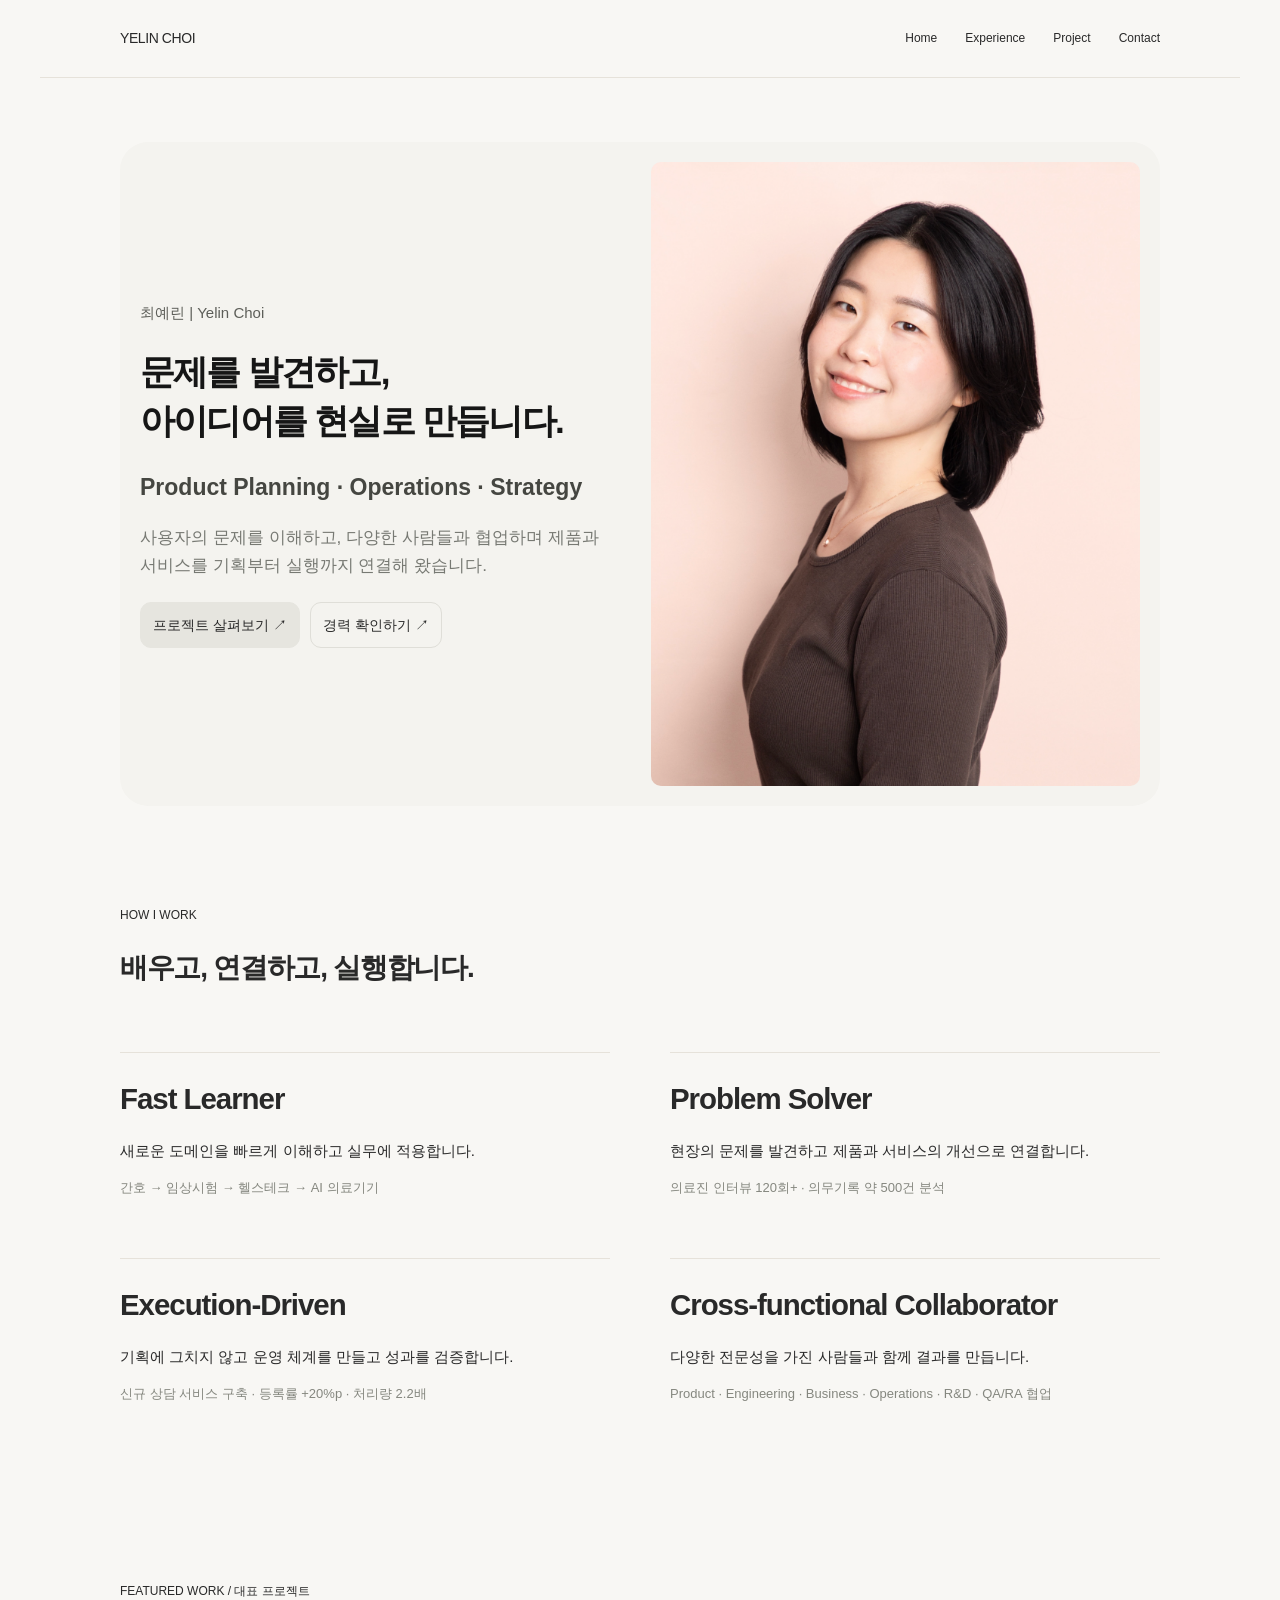
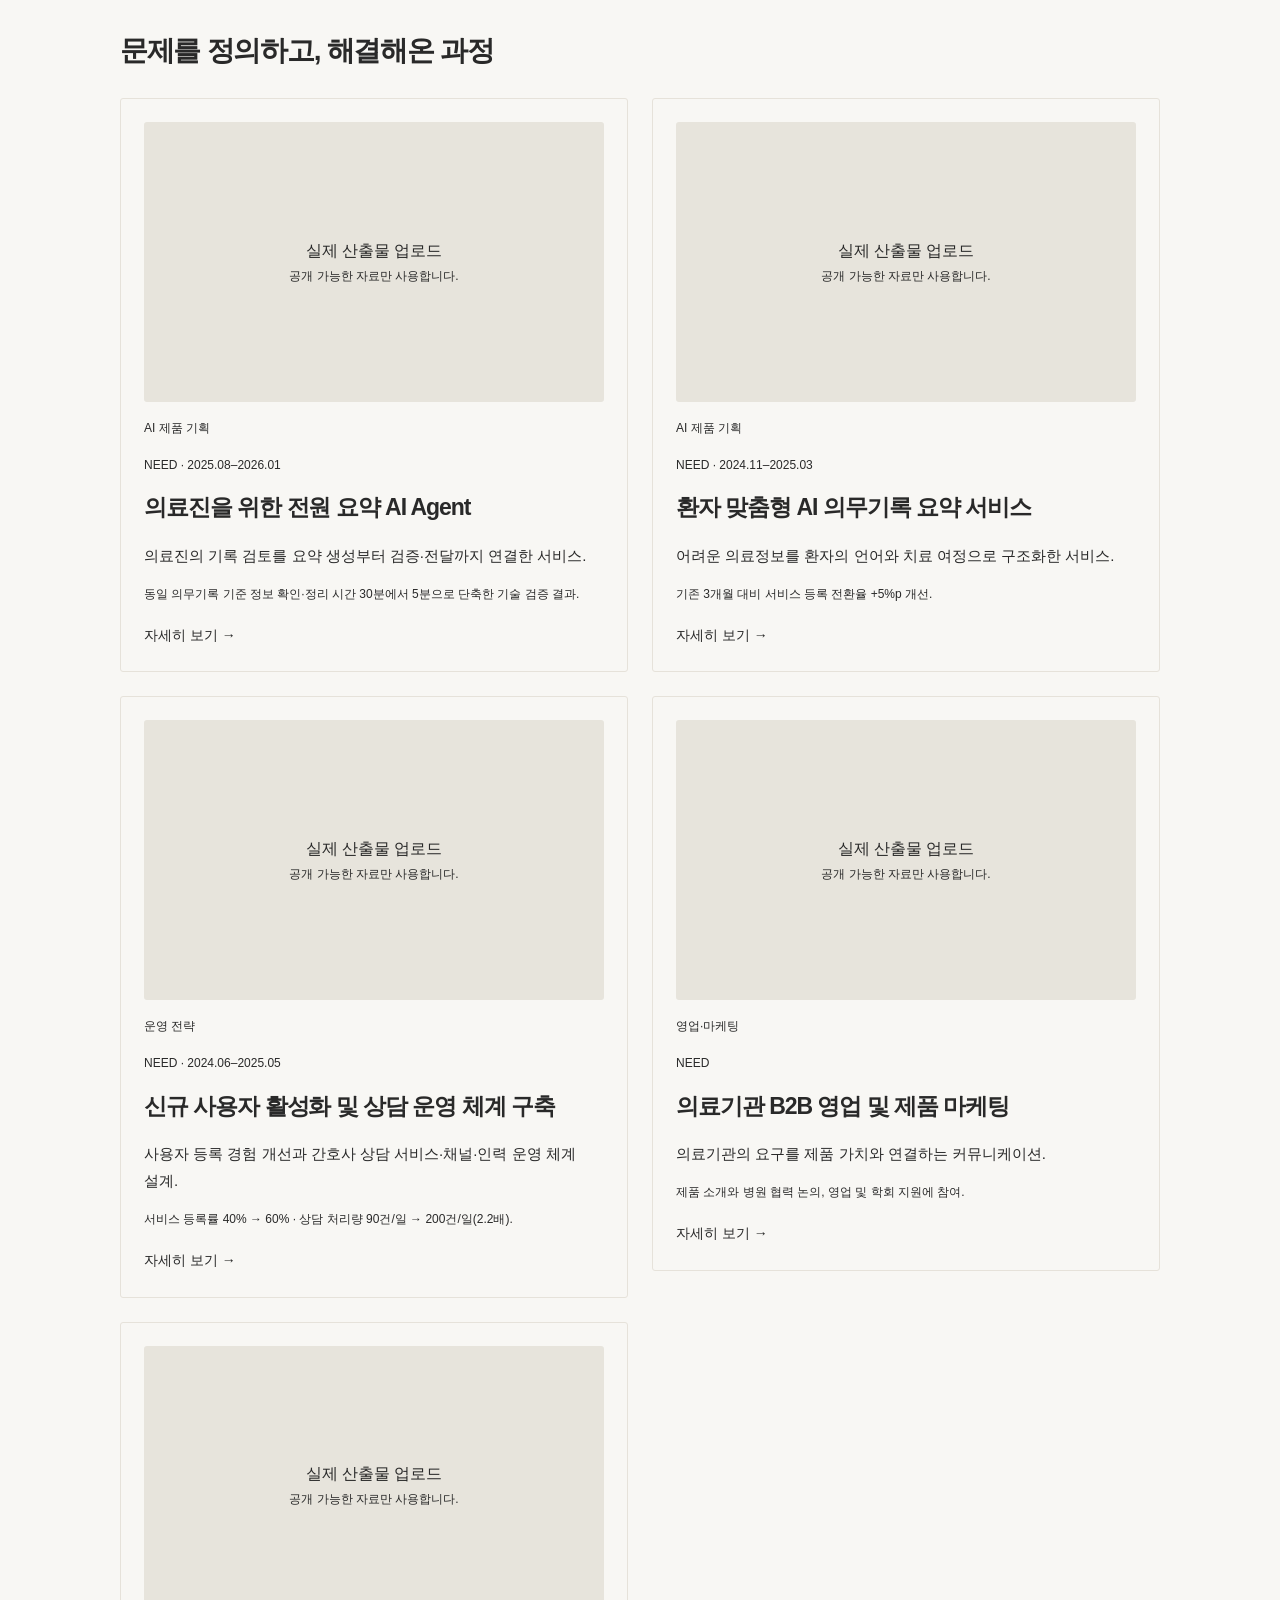
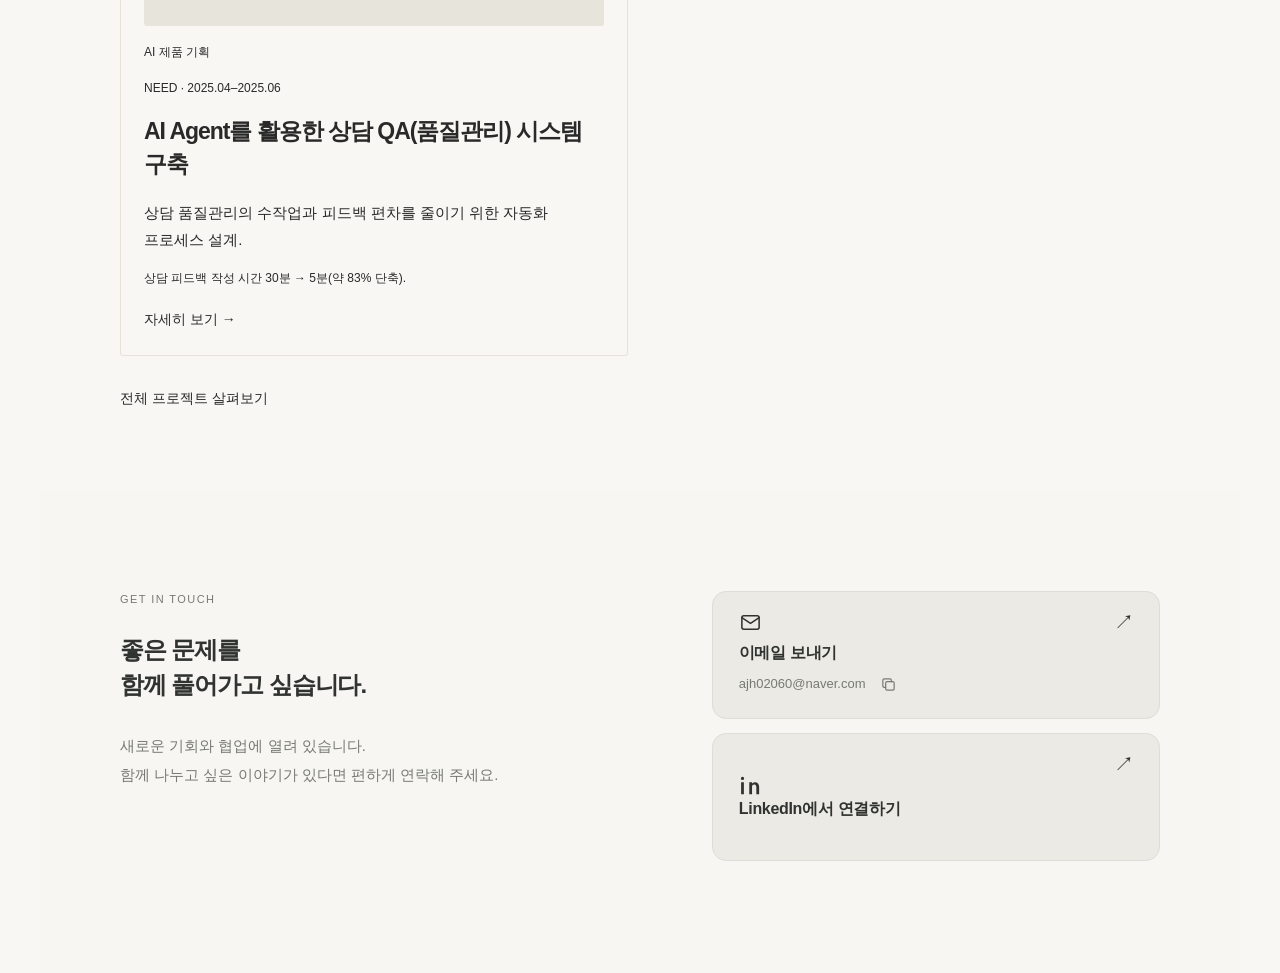
==== commit ee836f1b: "Reuse original portrait class and photo without altering image" ====
--- a/index.html
+++ b/index.html
@@ -1 +1 @@
-<!doctype html><html lang="ko"><head><meta charset="utf-8"><meta name="viewport" content="width=device-width, initial-scale=1"><title>Home | 최예린 · Yelin Choi</title><meta name="description" content="임상 현장에서 AI 제품 기획, 운영 전략, 비즈니스까지. 최예린의 프로젝트와 경력을 소개합니다."><meta name="theme-color" content="#f8f7f4"><link rel="icon" href="assets/favicon.svg" type="image/svg+xml"><link rel="stylesheet" href="style.css?v=portrait-split-20261022"><script defer src="projects.js"></script><script defer src="app.js"></script></head><body><header class="site-header"><a class="brand" href="index.html">YELIN CHOI</a><nav aria-label="주 메뉴"><a href="index.html">Home</a><a href="experience.html">Experience</a><a href="work.html">Project</a><a href="index.html#contact">Contact</a></nav></header><main><section class="hero hero-editorial hero-portrait-split"><div class="hero-copy"><p class="eyebrow">최예린 | Yelin Choi</p><h1>문제를 발견하고,<br>아이디어를 현실로 만듭니다.</h1><p class="intro">Product Planning · Operations · Strategy</p><p class="hero-description">사용자의 문제를 이해하고, 다양한 사람들과 협업하며 제품과 서비스를 기획부터 실행까지 연결해 왔습니다.</p><div class="actions"><a class="button primary" href="#work">프로젝트 살펴보기 ↗</a><a class="button" href="experience.html">경력 확인하기 ↗</a></div></div><img class="hero-photo" src="assets/profile.png" alt="최예린 프로필 사진" width="1310" height="1652" fetchpriority="high"></section><section class="how-i-work" aria-labelledby="how-i-work-heading"><p class="eyebrow">HOW I WORK</p><h2 class="editorial-section-heading" id="how-i-work-heading">배우고, 연결하고, 실행합니다.</h2><div class="how-i-work-grid"><article class="how-i-work-item"><h3>Fast Learner</h3><p>새로운 도메인을 빠르게 이해하고 실무에 적용합니다.</p><p class="how-i-work-evidence">간호 → 임상시험 → 헬스테크 → AI 의료기기</p></article><article class="how-i-work-item"><h3>Problem Solver</h3><p>현장의 문제를 발견하고 제품과 서비스의 개선으로 연결합니다.</p><p class="how-i-work-evidence">의료진 인터뷰 120회+ · 의무기록 약 500건 분석</p></article><article class="how-i-work-item"><h3>Execution-Driven</h3><p>기획에 그치지 않고 운영 체계를 만들고 성과를 검증합니다.</p><p class="how-i-work-evidence">신규 상담 서비스 구축 · 등록률 +20%p · 처리량 2.2배</p></article><article class="how-i-work-item"><h3>Cross-functional Collaborator</h3><p>다양한 전문성을 가진 사람들과 함께 결과를 만듭니다.</p><p class="how-i-work-evidence">Product · Engineering · Business · Operations · R&amp;D · QA/RA 협업</p></article></div></section><section class="featured" id="work"><p class="eyebrow">FEATURED WORK / 대표 프로젝트</p><h2 class="editorial-section-heading">문제를 정의하고, 해결해온 과정</h2><div class="project-grid" id="project-grid"></div><a class="all-work" href="work.html">전체 프로젝트 살펴보기</a></section><section class="contact contact-redesign contact-cards" id="contact" aria-labelledby="contact-heading"><div class="contact-copy"><p class="contact-eyebrow">GET IN TOUCH</p><h2 id="contact-heading">좋은 문제를<br>함께 풀어가고 싶습니다.</h2><p class="contact-description">새로운 기회와 협업에 열려 있습니다.<br>함께 나누고 싶은 이야기가 있다면 편하게 연락해 주세요.</p></div><div class="contact-methods"><div class="contact-card contact-email-card"><button class="contact-card-link contact-card-copy-trigger" type="button" aria-label="이메일 주소 복사: ajh02060@naver.com"><span class="contact-card-icon" aria-hidden="true"><svg viewBox="0 0 24 24" fill="none" stroke="currentColor" stroke-width="1.6" stroke-linecap="round" stroke-linejoin="round"><rect x="3" y="5" width="18" height="14" rx="2"/><path d="m3 7 9 6 9-6"/></svg></span><span class="contact-card-title">이메일 보내기</span><span class="contact-card-arrow" aria-hidden="true">↗</span></button><div class="contact-email-detail"><span class="contact-email-text">ajh02060@naver.com</span><button id="copy-email" class="contact-copy-button" type="button" aria-label="이메일 주소 복사" title="이메일 주소 복사"><svg viewBox="0 0 24 24" fill="none" stroke="currentColor" stroke-width="1.7" stroke-linecap="round" stroke-linejoin="round" aria-hidden="true"><rect x="8" y="8" width="12" height="12" rx="2"/><path d="M16 8V6a2 2 0 0 0-2-2H6a2 2 0 0 0-2 2v8a2 2 0 0 0 2 2h2"/></svg></button></div></div><a class="contact-card contact-linkedin-card" href="https://www.linkedin.com/in/yelinchoi1/" target="_blank" rel="noopener noreferrer"><span class="contact-card-icon" aria-hidden="true"><svg viewBox="0 0 24 24" fill="currentColor"><path d="M5.1 8.6H2.2V21h2.9V8.6ZM3.65 2.9a1.7 1.7 0 1 0 0 3.4 1.7 1.7 0 0 0 0-3.4ZM21 13.4c0-3.3-1.8-4.9-4.2-4.9-1.9 0-2.7 1-3.2 1.7V8.6h-2.9V21h2.9v-6.9c0-1.8.4-3.1 2.3-3.1 1.8 0 2.2 1.4 2.2 3.2V21H21v-7.6Z"/></svg></span><span class="contact-card-title">LinkedIn에서 연결하기</span><span class="contact-card-arrow" aria-hidden="true">↗</span></a></div><div class="contact-toast" id="copy-status" role="status" aria-live="polite" aria-atomic="true"></div></section></main></body></html>+<!doctype html><html lang="ko"><head><meta charset="utf-8"><meta name="viewport" content="width=device-width, initial-scale=1"><title>Home | 최예린 · Yelin Choi</title><meta name="description" content="임상 현장에서 AI 제품 기획, 운영 전략, 비즈니스까지. 최예린의 프로젝트와 경력을 소개합니다."><meta name="theme-color" content="#f8f7f4"><link rel="icon" href="assets/favicon.svg" type="image/svg+xml"><link rel="stylesheet" href="style.css?v=portrait-split-20261022"><script defer src="projects.js"></script><script defer src="app.js"></script></head><body><header class="site-header"><a class="brand" href="index.html">YELIN CHOI</a><nav aria-label="주 메뉴"><a href="index.html">Home</a><a href="experience.html">Experience</a><a href="work.html">Project</a><a href="index.html#contact">Contact</a></nav></header><main><section class="hero hero-editorial hero-portrait-split"><div class="hero-copy"><p class="eyebrow">최예린 | Yelin Choi</p><h1>문제를 발견하고,<br>아이디어를 현실로 만듭니다.</h1><p class="intro">Product Planning · Operations · Strategy</p><p class="hero-description">사용자의 문제를 이해하고, 다양한 사람들과 협업하며 제품과 서비스를 기획부터 실행까지 연결해 왔습니다.</p><div class="actions"><a class="button primary" href="#work">프로젝트 살펴보기 ↗</a><a class="button" href="experience.html">경력 확인하기 ↗</a></div></div><img class="portrait" src="assets/profile.png" alt="최예린 프로필 사진" width="1310" height="1652" fetchpriority="high"></section><section class="how-i-work" aria-labelledby="how-i-work-heading"><p class="eyebrow">HOW I WORK</p><h2 class="editorial-section-heading" id="how-i-work-heading">배우고, 연결하고, 실행합니다.</h2><div class="how-i-work-grid"><article class="how-i-work-item"><h3>Fast Learner</h3><p>새로운 도메인을 빠르게 이해하고 실무에 적용합니다.</p><p class="how-i-work-evidence">간호 → 임상시험 → 헬스테크 → AI 의료기기</p></article><article class="how-i-work-item"><h3>Problem Solver</h3><p>현장의 문제를 발견하고 제품과 서비스의 개선으로 연결합니다.</p><p class="how-i-work-evidence">의료진 인터뷰 120회+ · 의무기록 약 500건 분석</p></article><article class="how-i-work-item"><h3>Execution-Driven</h3><p>기획에 그치지 않고 운영 체계를 만들고 성과를 검증합니다.</p><p class="how-i-work-evidence">신규 상담 서비스 구축 · 등록률 +20%p · 처리량 2.2배</p></article><article class="how-i-work-item"><h3>Cross-functional Collaborator</h3><p>다양한 전문성을 가진 사람들과 함께 결과를 만듭니다.</p><p class="how-i-work-evidence">Product · Engineering · Business · Operations · R&amp;D · QA/RA 협업</p></article></div></section><section class="featured" id="work"><p class="eyebrow">FEATURED WORK / 대표 프로젝트</p><h2 class="editorial-section-heading">문제를 정의하고, 해결해온 과정</h2><div class="project-grid" id="project-grid"></div><a class="all-work" href="work.html">전체 프로젝트 살펴보기</a></section><section class="contact contact-redesign contact-cards" id="contact" aria-labelledby="contact-heading"><div class="contact-copy"><p class="contact-eyebrow">GET IN TOUCH</p><h2 id="contact-heading">좋은 문제를<br>함께 풀어가고 싶습니다.</h2><p class="contact-description">새로운 기회와 협업에 열려 있습니다.<br>함께 나누고 싶은 이야기가 있다면 편하게 연락해 주세요.</p></div><div class="contact-methods"><div class="contact-card contact-email-card"><button class="contact-card-link contact-card-copy-trigger" type="button" aria-label="이메일 주소 복사: ajh02060@naver.com"><span class="contact-card-icon" aria-hidden="true"><svg viewBox="0 0 24 24" fill="none" stroke="currentColor" stroke-width="1.6" stroke-linecap="round" stroke-linejoin="round"><rect x="3" y="5" width="18" height="14" rx="2"/><path d="m3 7 9 6 9-6"/></svg></span><span class="contact-card-title">이메일 보내기</span><span class="contact-card-arrow" aria-hidden="true">↗</span></button><div class="contact-email-detail"><span class="contact-email-text">ajh02060@naver.com</span><button id="copy-email" class="contact-copy-button" type="button" aria-label="이메일 주소 복사" title="이메일 주소 복사"><svg viewBox="0 0 24 24" fill="none" stroke="currentColor" stroke-width="1.7" stroke-linecap="round" stroke-linejoin="round" aria-hidden="true"><rect x="8" y="8" width="12" height="12" rx="2"/><path d="M16 8V6a2 2 0 0 0-2-2H6a2 2 0 0 0-2 2v8a2 2 0 0 0 2 2h2"/></svg></button></div></div><a class="contact-card contact-linkedin-card" href="https://www.linkedin.com/in/yelinchoi1/" target="_blank" rel="noopener noreferrer"><span class="contact-card-icon" aria-hidden="true"><svg viewBox="0 0 24 24" fill="currentColor"><path d="M5.1 8.6H2.2V21h2.9V8.6ZM3.65 2.9a1.7 1.7 0 1 0 0 3.4 1.7 1.7 0 0 0 0-3.4ZM21 13.4c0-3.3-1.8-4.9-4.2-4.9-1.9 0-2.7 1-3.2 1.7V8.6h-2.9V21h2.9v-6.9c0-1.8.4-3.1 2.3-3.1 1.8 0 2.2 1.4 2.2 3.2V21H21v-7.6Z"/></svg></span><span class="contact-card-title">LinkedIn에서 연결하기</span><span class="contact-card-arrow" aria-hidden="true">↗</span></a></div><div class="contact-toast" id="copy-status" role="status" aria-live="polite" aria-atomic="true"></div></section></main></body></html>
--- a/style.css
+++ b/style.css
@@ -439,12 +439,28 @@
   .site-header{padding-inline:var(--page-gutter,24px)}
 }
 
-/* Experience, Education & Credentials, Language & Tools are peer section headings. */
-.experience-reference>h1,
-.experience-reference>.reference-extra>h2{
-  font-size:var(--type-section-heading);
-  font-weight:700;
-  line-height:1.3;
-  letter-spacing:-.025em;
-  color:var(--ink);
-}
+
+/* Keep the original portrait placement; update only the left-side editorial copy. */
+.hero.hero-editorial.hero-portrait-split{
+  display:grid;
+  grid-template-columns:minmax(0,1fr) minmax(0,1.02fr);
+  gap:32px;
+  align-items:center;
+  padding:20px;
+  background:#f4f3ef;
+  border-radius:28px;
+}
+.hero-portrait-split .hero-copy{min-width:0}
+.hero-portrait-split .hero-copy h1{font-size:clamp(27px,2.75vw,36px);line-height:1.4}
+.hero-portrait-split .hero-copy .intro{font-size:clamp(17px,1.8vw,23px);margin:25px 0 18px}
+.hero-portrait-split .hero-copy>p.hero-description{font-size:clamp(14px,1.35vw,18px);line-height:1.65}
+.hero-portrait-split .actions{gap:10px;margin-top:22px}
+.hero-portrait-split .actions .button{padding:10px 12px;min-height:46px;font-size:14px}
+.hero-portrait-split .portrait{width:100%;height:auto;aspect-ratio:382/488;object-fit:cover;border-radius:10px;display:block}
+@media(max-width:809px){
+  .hero.hero-editorial.hero-portrait-split{display:flex;flex-direction:column;gap:24px;padding:20px;border-radius:22px}
+  .hero-portrait-split .hero-copy h1{font-size:clamp(26px,6.5vw,34px)}
+  .hero-portrait-split .hero-copy .intro{font-size:17px;margin:22px 0 16px}
+  .hero-portrait-split .hero-copy>p.hero-description{font-size:14px}
+  .hero-portrait-split .portrait{width:100%;height:auto;aspect-ratio:382/488}
+}
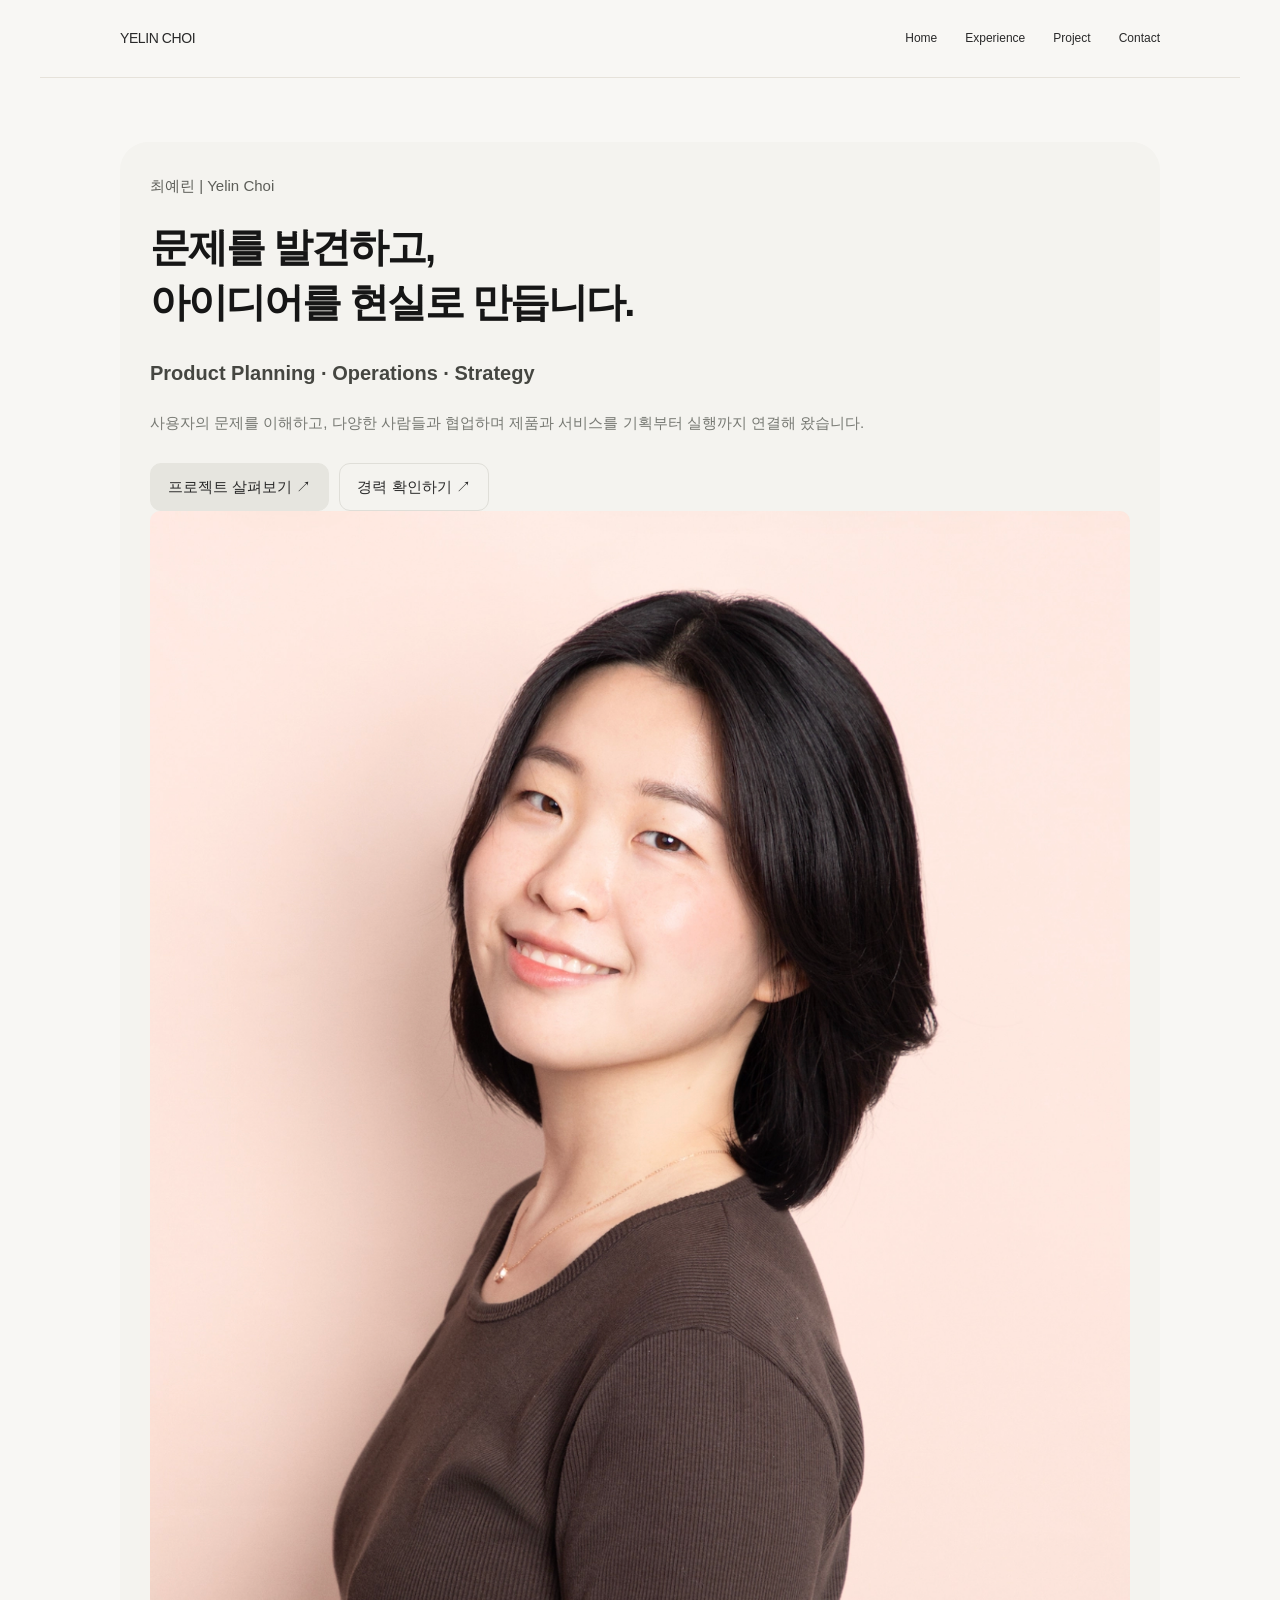
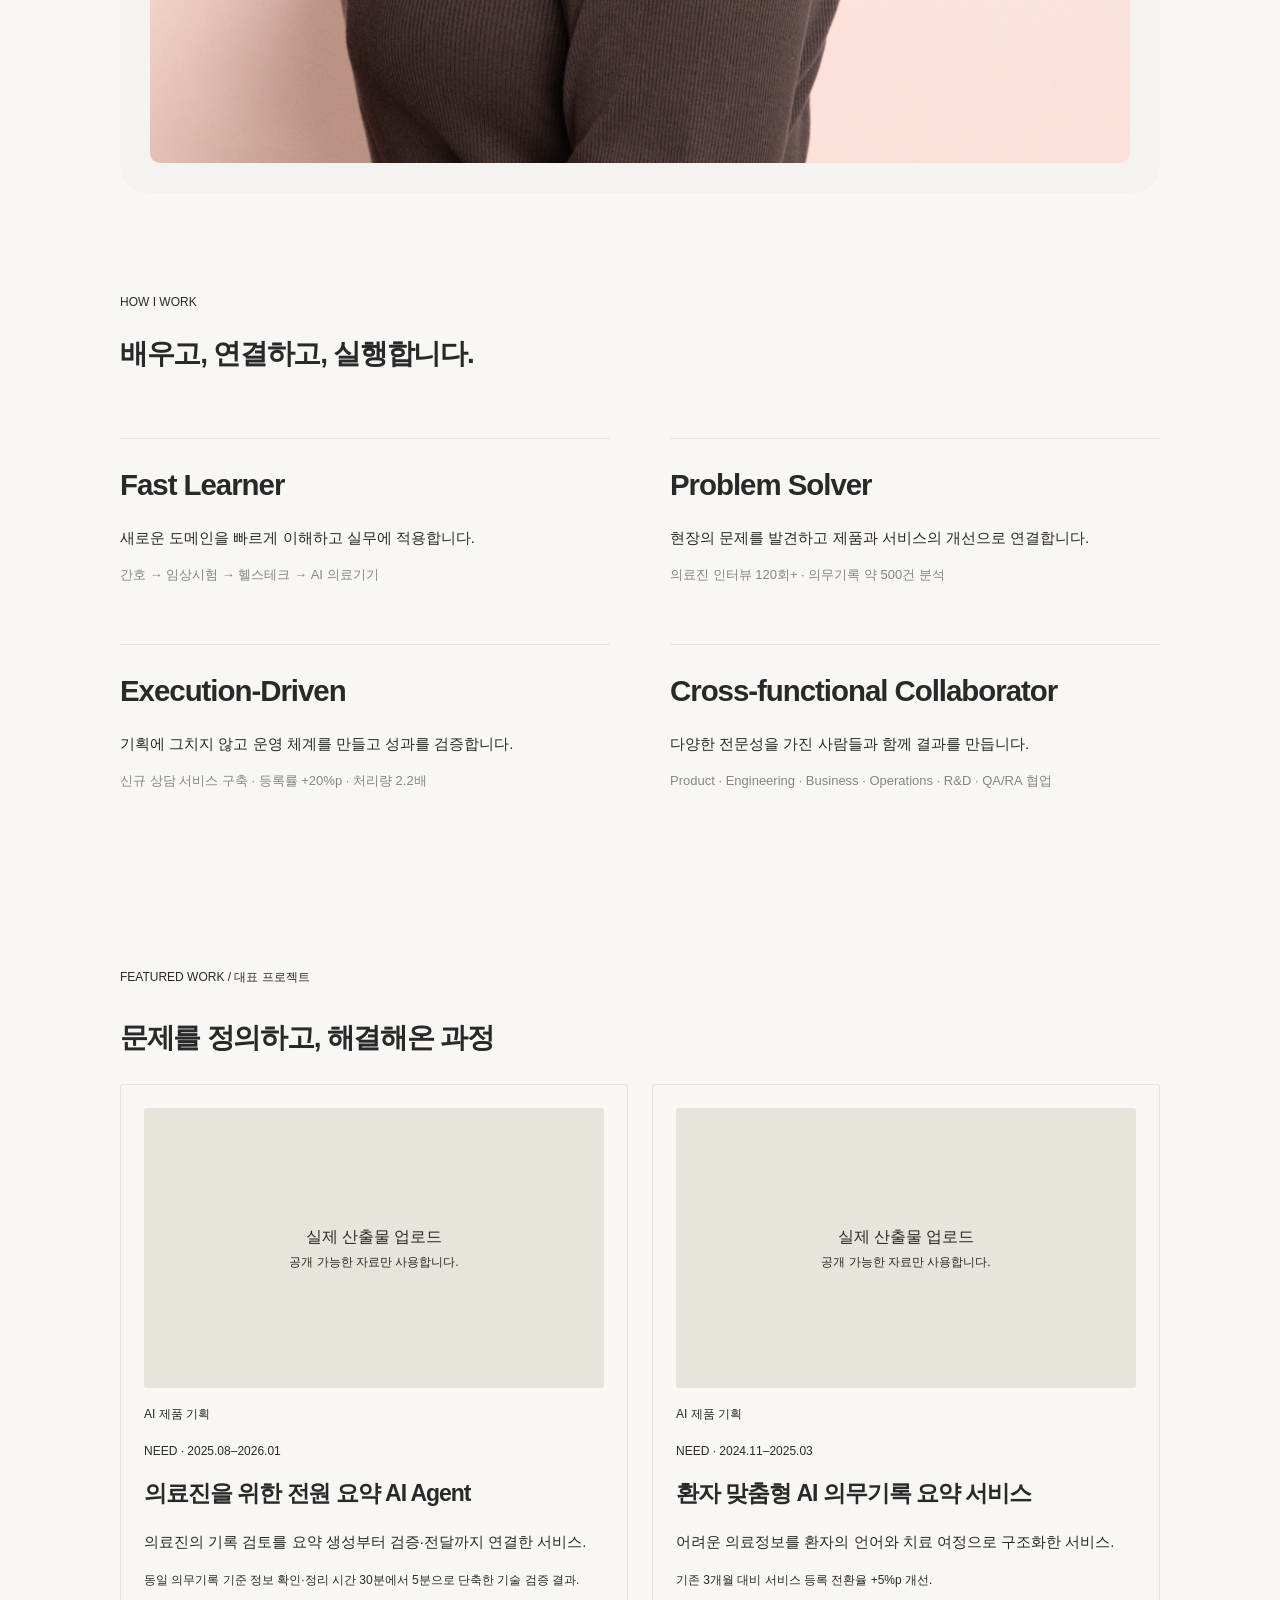
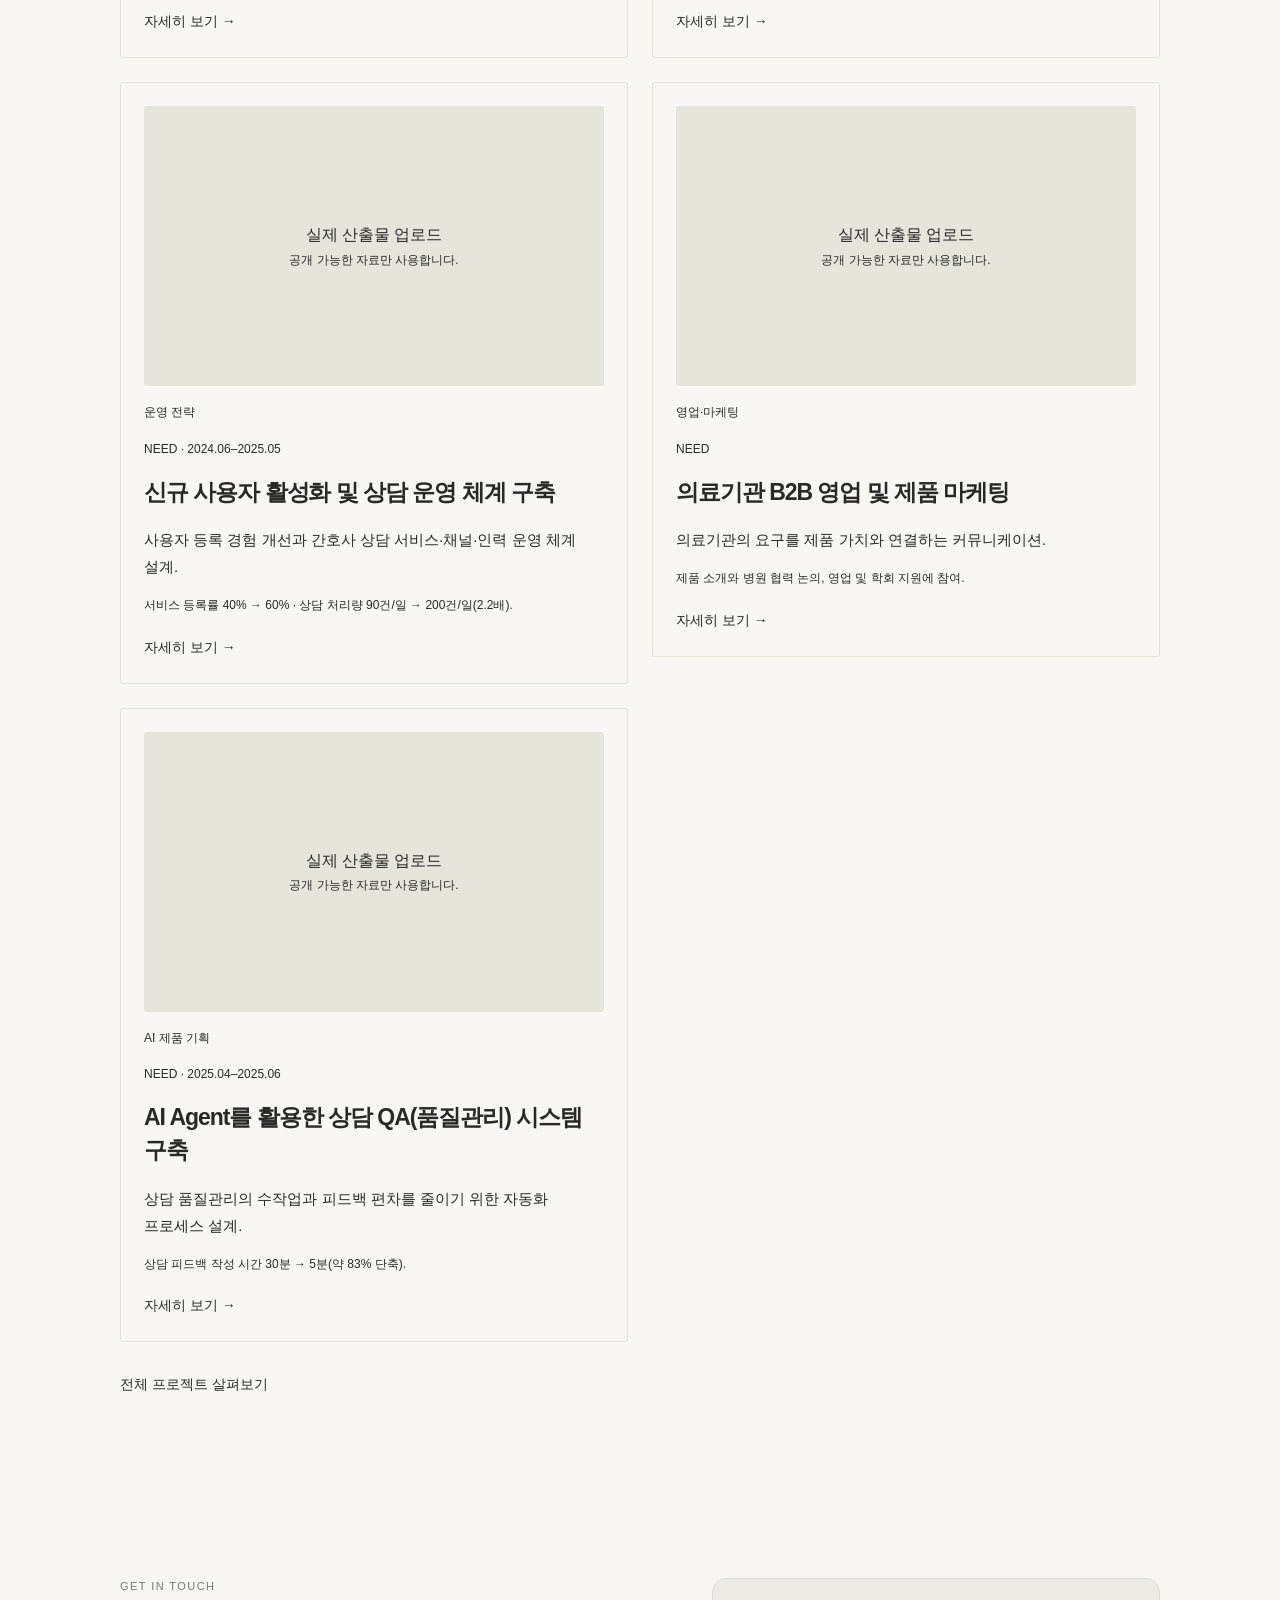
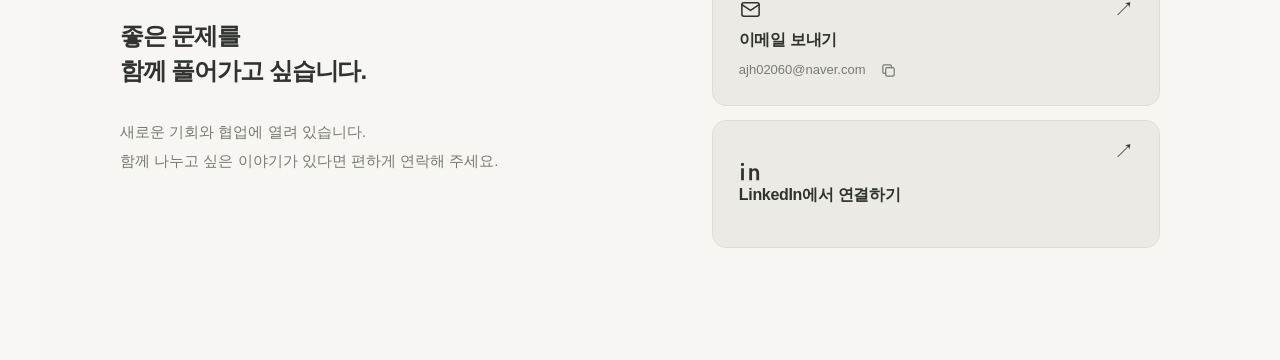
==== commit 9d151274: "Apply approved Home hero copy and existing portrait" ====
--- a/index.html
+++ b/index.html
@@ -1 +1 @@
-<!doctype html><html lang="ko"><head><meta charset="utf-8"><meta name="viewport" content="width=device-width, initial-scale=1"><title>Home | 최예린 · Yelin Choi</title><meta name="description" content="임상 현장에서 AI 제품 기획, 운영 전략, 비즈니스까지. 최예린의 프로젝트와 경력을 소개합니다."><meta name="theme-color" content="#f8f7f4"><link rel="icon" href="assets/favicon.svg" type="image/svg+xml"><link rel="stylesheet" href="style.css?v=portrait-split-20261022"><script defer src="projects.js"></script><script defer src="app.js"></script></head><body><header class="site-header"><a class="brand" href="index.html">YELIN CHOI</a><nav aria-label="주 메뉴"><a href="index.html">Home</a><a href="experience.html">Experience</a><a href="work.html">Project</a><a href="index.html#contact">Contact</a></nav></header><main><section class="hero hero-editorial hero-portrait-split"><div class="hero-copy"><p class="eyebrow">최예린 | Yelin Choi</p><h1>문제를 발견하고,<br>아이디어를 현실로 만듭니다.</h1><p class="intro">Product Planning · Operations · Strategy</p><p class="hero-description">사용자의 문제를 이해하고, 다양한 사람들과 협업하며 제품과 서비스를 기획부터 실행까지 연결해 왔습니다.</p><div class="actions"><a class="button primary" href="#work">프로젝트 살펴보기 ↗</a><a class="button" href="experience.html">경력 확인하기 ↗</a></div></div><img class="portrait" src="assets/profile.png" alt="최예린 프로필 사진" width="1310" height="1652" fetchpriority="high"></section><section class="how-i-work" aria-labelledby="how-i-work-heading"><p class="eyebrow">HOW I WORK</p><h2 class="editorial-section-heading" id="how-i-work-heading">배우고, 연결하고, 실행합니다.</h2><div class="how-i-work-grid"><article class="how-i-work-item"><h3>Fast Learner</h3><p>새로운 도메인을 빠르게 이해하고 실무에 적용합니다.</p><p class="how-i-work-evidence">간호 → 임상시험 → 헬스테크 → AI 의료기기</p></article><article class="how-i-work-item"><h3>Problem Solver</h3><p>현장의 문제를 발견하고 제품과 서비스의 개선으로 연결합니다.</p><p class="how-i-work-evidence">의료진 인터뷰 120회+ · 의무기록 약 500건 분석</p></article><article class="how-i-work-item"><h3>Execution-Driven</h3><p>기획에 그치지 않고 운영 체계를 만들고 성과를 검증합니다.</p><p class="how-i-work-evidence">신규 상담 서비스 구축 · 등록률 +20%p · 처리량 2.2배</p></article><article class="how-i-work-item"><h3>Cross-functional Collaborator</h3><p>다양한 전문성을 가진 사람들과 함께 결과를 만듭니다.</p><p class="how-i-work-evidence">Product · Engineering · Business · Operations · R&amp;D · QA/RA 협업</p></article></div></section><section class="featured" id="work"><p class="eyebrow">FEATURED WORK / 대표 프로젝트</p><h2 class="editorial-section-heading">문제를 정의하고, 해결해온 과정</h2><div class="project-grid" id="project-grid"></div><a class="all-work" href="work.html">전체 프로젝트 살펴보기</a></section><section class="contact contact-redesign contact-cards" id="contact" aria-labelledby="contact-heading"><div class="contact-copy"><p class="contact-eyebrow">GET IN TOUCH</p><h2 id="contact-heading">좋은 문제를<br>함께 풀어가고 싶습니다.</h2><p class="contact-description">새로운 기회와 협업에 열려 있습니다.<br>함께 나누고 싶은 이야기가 있다면 편하게 연락해 주세요.</p></div><div class="contact-methods"><div class="contact-card contact-email-card"><button class="contact-card-link contact-card-copy-trigger" type="button" aria-label="이메일 주소 복사: ajh02060@naver.com"><span class="contact-card-icon" aria-hidden="true"><svg viewBox="0 0 24 24" fill="none" stroke="currentColor" stroke-width="1.6" stroke-linecap="round" stroke-linejoin="round"><rect x="3" y="5" width="18" height="14" rx="2"/><path d="m3 7 9 6 9-6"/></svg></span><span class="contact-card-title">이메일 보내기</span><span class="contact-card-arrow" aria-hidden="true">↗</span></button><div class="contact-email-detail"><span class="contact-email-text">ajh02060@naver.com</span><button id="copy-email" class="contact-copy-button" type="button" aria-label="이메일 주소 복사" title="이메일 주소 복사"><svg viewBox="0 0 24 24" fill="none" stroke="currentColor" stroke-width="1.7" stroke-linecap="round" stroke-linejoin="round" aria-hidden="true"><rect x="8" y="8" width="12" height="12" rx="2"/><path d="M16 8V6a2 2 0 0 0-2-2H6a2 2 0 0 0-2 2v8a2 2 0 0 0 2 2h2"/></svg></button></div></div><a class="contact-card contact-linkedin-card" href="https://www.linkedin.com/in/yelinchoi1/" target="_blank" rel="noopener noreferrer"><span class="contact-card-icon" aria-hidden="true"><svg viewBox="0 0 24 24" fill="currentColor"><path d="M5.1 8.6H2.2V21h2.9V8.6ZM3.65 2.9a1.7 1.7 0 1 0 0 3.4 1.7 1.7 0 0 0 0-3.4ZM21 13.4c0-3.3-1.8-4.9-4.2-4.9-1.9 0-2.7 1-3.2 1.7V8.6h-2.9V21h2.9v-6.9c0-1.8.4-3.1 2.3-3.1 1.8 0 2.2 1.4 2.2 3.2V21H21v-7.6Z"/></svg></span><span class="contact-card-title">LinkedIn에서 연결하기</span><span class="contact-card-arrow" aria-hidden="true">↗</span></a></div><div class="contact-toast" id="copy-status" role="status" aria-live="polite" aria-atomic="true"></div></section></main></body></html>+<!doctype html><html lang="ko"><head><meta charset="utf-8"><meta name="viewport" content="width=device-width, initial-scale=1"><title>Home | 최예린 · Yelin Choi</title><meta name="description" content="임상 현장에서 AI 제품 기획, 운영 전략, 비즈니스까지. 최예린의 프로젝트와 경력을 소개합니다."><meta name="theme-color" content="#f8f7f4"><link rel="icon" href="assets/favicon.svg" type="image/svg+xml"><link rel="stylesheet" href="style.css?v=editorial-hero-20261022"><script defer src="projects.js"></script><script defer src="app.js"></script></head><body><header class="site-header"><a class="brand" href="index.html">YELIN CHOI</a><nav aria-label="주 메뉴"><a href="index.html">Home</a><a href="experience.html">Experience</a><a href="work.html">Project</a><a href="index.html#contact">Contact</a></nav></header><main><section class="hero hero-editorial hero-portrait-split"><div class="hero-copy"><p class="eyebrow">최예린 | Yelin Choi</p><h1>문제를 발견하고,<br>아이디어를 현실로 만듭니다.</h1><p class="intro">Product Planning · Operations · Strategy</p><p class="hero-description">사용자의 문제를 이해하고, 다양한 사람들과 협업하며 제품과 서비스를 기획부터 실행까지 연결해 왔습니다.</p><div class="actions"><a class="button primary" href="#work">프로젝트 살펴보기 ↗</a><a class="button" href="experience.html">경력 확인하기 ↗</a></div></div><img class="portrait" src="assets/profile.png" alt="최예린 프로필 사진" width="1310" height="1652" fetchpriority="high"></section><section class="how-i-work" aria-labelledby="how-i-work-heading"><p class="eyebrow">HOW I WORK</p><h2 class="editorial-section-heading" id="how-i-work-heading">배우고, 연결하고, 실행합니다.</h2><div class="how-i-work-grid"><article class="how-i-work-item"><h3>Fast Learner</h3><p>새로운 도메인을 빠르게 이해하고 실무에 적용합니다.</p><p class="how-i-work-evidence">간호 → 임상시험 → 헬스테크 → AI 의료기기</p></article><article class="how-i-work-item"><h3>Problem Solver</h3><p>현장의 문제를 발견하고 제품과 서비스의 개선으로 연결합니다.</p><p class="how-i-work-evidence">의료진 인터뷰 120회+ · 의무기록 약 500건 분석</p></article><article class="how-i-work-item"><h3>Execution-Driven</h3><p>기획에 그치지 않고 운영 체계를 만들고 성과를 검증합니다.</p><p class="how-i-work-evidence">신규 상담 서비스 구축 · 등록률 +20%p · 처리량 2.2배</p></article><article class="how-i-work-item"><h3>Cross-functional Collaborator</h3><p>다양한 전문성을 가진 사람들과 함께 결과를 만듭니다.</p><p class="how-i-work-evidence">Product · Engineering · Business · Operations · R&amp;D · QA/RA 협업</p></article></div></section><section class="featured" id="work"><p class="eyebrow">FEATURED WORK / 대표 프로젝트</p><h2 class="editorial-section-heading">문제를 정의하고, 해결해온 과정</h2><div class="project-grid" id="project-grid"></div><a class="all-work" href="work.html">전체 프로젝트 살펴보기</a></section><section class="contact contact-redesign contact-cards" id="contact" aria-labelledby="contact-heading"><div class="contact-copy"><p class="contact-eyebrow">GET IN TOUCH</p><h2 id="contact-heading">좋은 문제를<br>함께 풀어가고 싶습니다.</h2><p class="contact-description">새로운 기회와 협업에 열려 있습니다.<br>함께 나누고 싶은 이야기가 있다면 편하게 연락해 주세요.</p></div><div class="contact-methods"><div class="contact-card contact-email-card"><button class="contact-card-link contact-card-copy-trigger" type="button" aria-label="이메일 주소 복사: ajh02060@naver.com"><span class="contact-card-icon" aria-hidden="true"><svg viewBox="0 0 24 24" fill="none" stroke="currentColor" stroke-width="1.6" stroke-linecap="round" stroke-linejoin="round"><rect x="3" y="5" width="18" height="14" rx="2"/><path d="m3 7 9 6 9-6"/></svg></span><span class="contact-card-title">이메일 보내기</span><span class="contact-card-arrow" aria-hidden="true">↗</span></button><div class="contact-email-detail"><span class="contact-email-text">ajh02060@naver.com</span><button id="copy-email" class="contact-copy-button" type="button" aria-label="이메일 주소 복사" title="이메일 주소 복사"><svg viewBox="0 0 24 24" fill="none" stroke="currentColor" stroke-width="1.7" stroke-linecap="round" stroke-linejoin="round" aria-hidden="true"><rect x="8" y="8" width="12" height="12" rx="2"/><path d="M16 8V6a2 2 0 0 0-2-2H6a2 2 0 0 0-2 2v8a2 2 0 0 0 2 2h2"/></svg></button></div></div><a class="contact-card contact-linkedin-card" href="https://www.linkedin.com/in/yelinchoi1/" target="_blank" rel="noopener noreferrer"><span class="contact-card-icon" aria-hidden="true"><svg viewBox="0 0 24 24" fill="currentColor"><path d="M5.1 8.6H2.2V21h2.9V8.6ZM3.65 2.9a1.7 1.7 0 1 0 0 3.4 1.7 1.7 0 0 0 0-3.4ZM21 13.4c0-3.3-1.8-4.9-4.2-4.9-1.9 0-2.7 1-3.2 1.7V8.6h-2.9V21h2.9v-6.9c0-1.8.4-3.1 2.3-3.1 1.8 0 2.2 1.4 2.2 3.2V21H21v-7.6Z"/></svg></span><span class="contact-card-title">LinkedIn에서 연결하기</span><span class="contact-card-arrow" aria-hidden="true">↗</span></a></div><div class="contact-toast" id="copy-status" role="status" aria-live="polite" aria-atomic="true"></div></section></main></body></html>
--- a/style.css
+++ b/style.css
@@ -439,28 +439,12 @@
   .site-header{padding-inline:var(--page-gutter,24px)}
 }
 
-
-/* Keep the original portrait placement; update only the left-side editorial copy. */
-.hero.hero-editorial.hero-portrait-split{
-  display:grid;
-  grid-template-columns:minmax(0,1fr) minmax(0,1.02fr);
-  gap:32px;
-  align-items:center;
-  padding:20px;
-  background:#f4f3ef;
-  border-radius:28px;
-}
-.hero-portrait-split .hero-copy{min-width:0}
-.hero-portrait-split .hero-copy h1{font-size:clamp(27px,2.75vw,36px);line-height:1.4}
-.hero-portrait-split .hero-copy .intro{font-size:clamp(17px,1.8vw,23px);margin:25px 0 18px}
-.hero-portrait-split .hero-copy>p.hero-description{font-size:clamp(14px,1.35vw,18px);line-height:1.65}
-.hero-portrait-split .actions{gap:10px;margin-top:22px}
-.hero-portrait-split .actions .button{padding:10px 12px;min-height:46px;font-size:14px}
-.hero-portrait-split .portrait{width:100%;height:auto;aspect-ratio:382/488;object-fit:cover;border-radius:10px;display:block}
-@media(max-width:809px){
-  .hero.hero-editorial.hero-portrait-split{display:flex;flex-direction:column;gap:24px;padding:20px;border-radius:22px}
-  .hero-portrait-split .hero-copy h1{font-size:clamp(26px,6.5vw,34px)}
-  .hero-portrait-split .hero-copy .intro{font-size:17px;margin:22px 0 16px}
-  .hero-portrait-split .hero-copy>p.hero-description{font-size:14px}
-  .hero-portrait-split .portrait{width:100%;height:auto;aspect-ratio:382/488}
-}
+/* Experience, Education & Credentials, Language & Tools are peer section headings. */
+.experience-reference>h1,
+.experience-reference>.reference-extra>h2{
+  font-size:var(--type-section-heading);
+  font-weight:700;
+  line-height:1.3;
+  letter-spacing:-.025em;
+  color:var(--ink);
+}
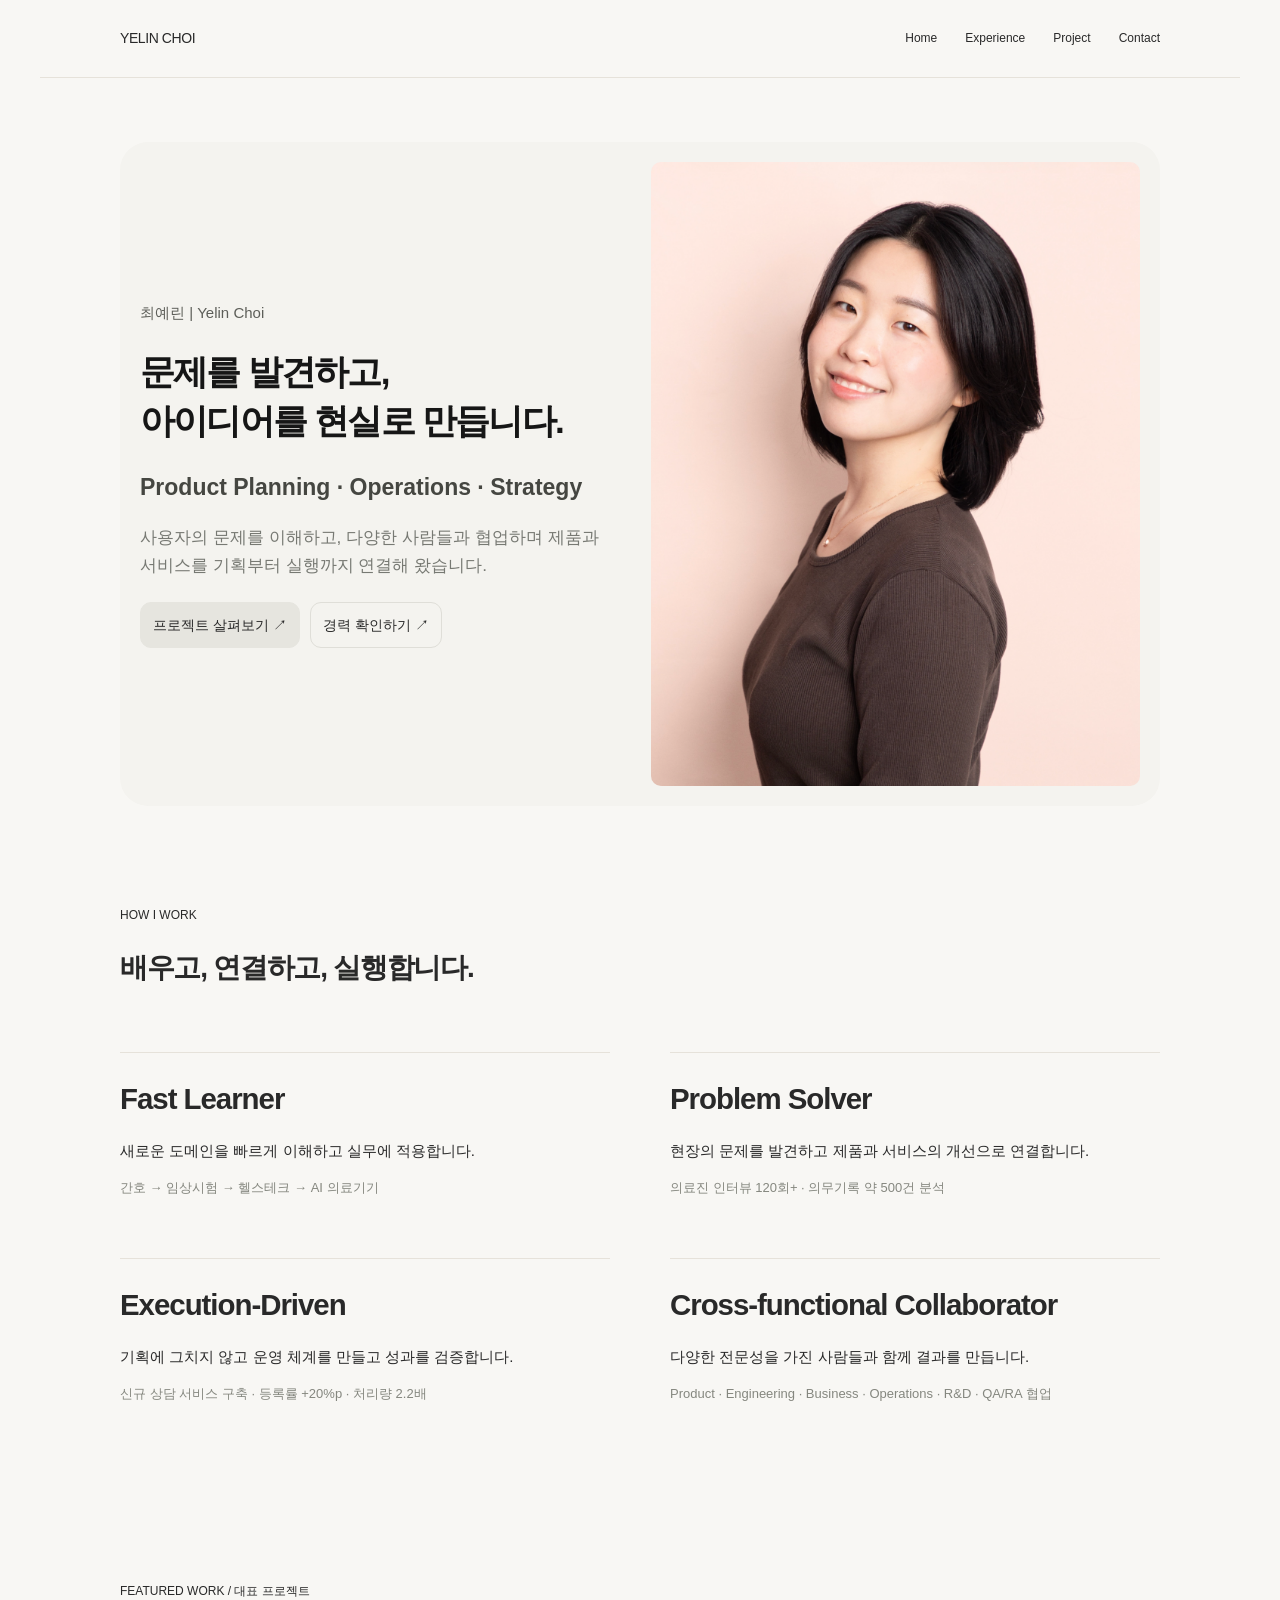
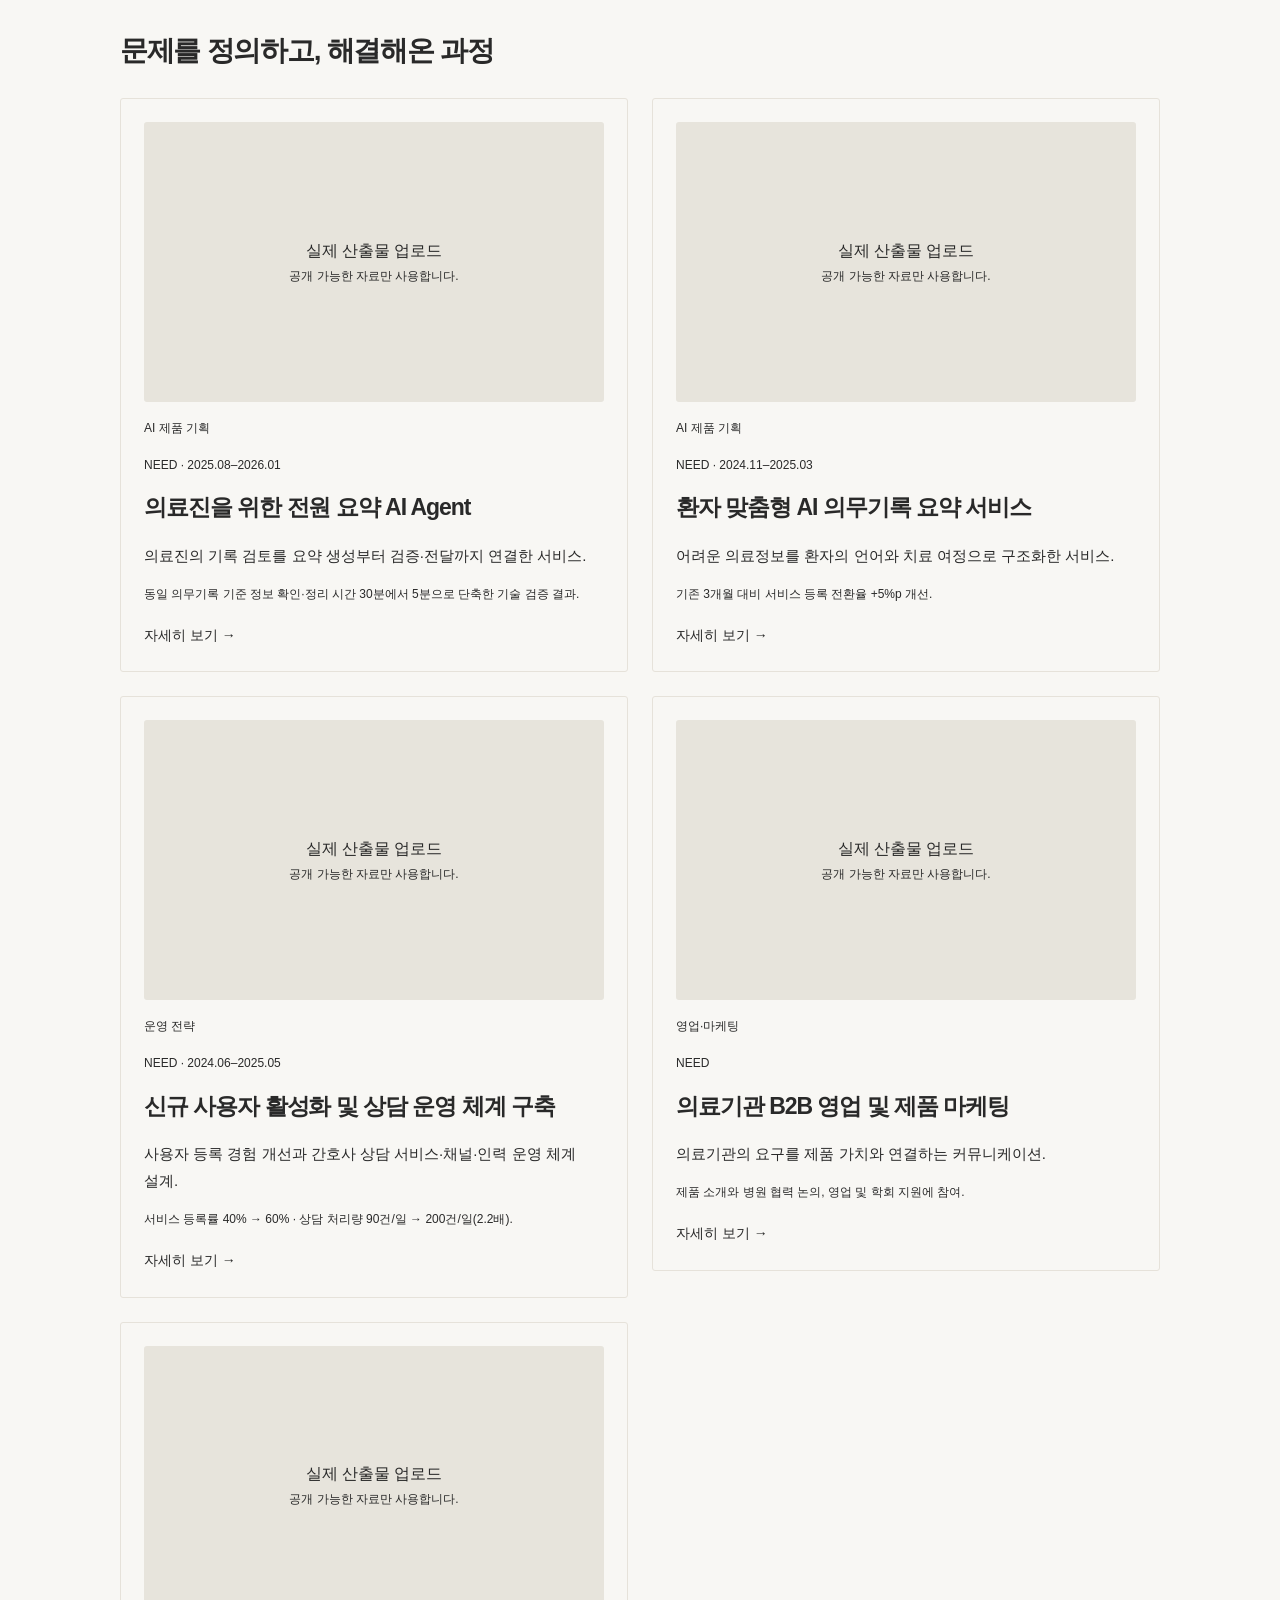
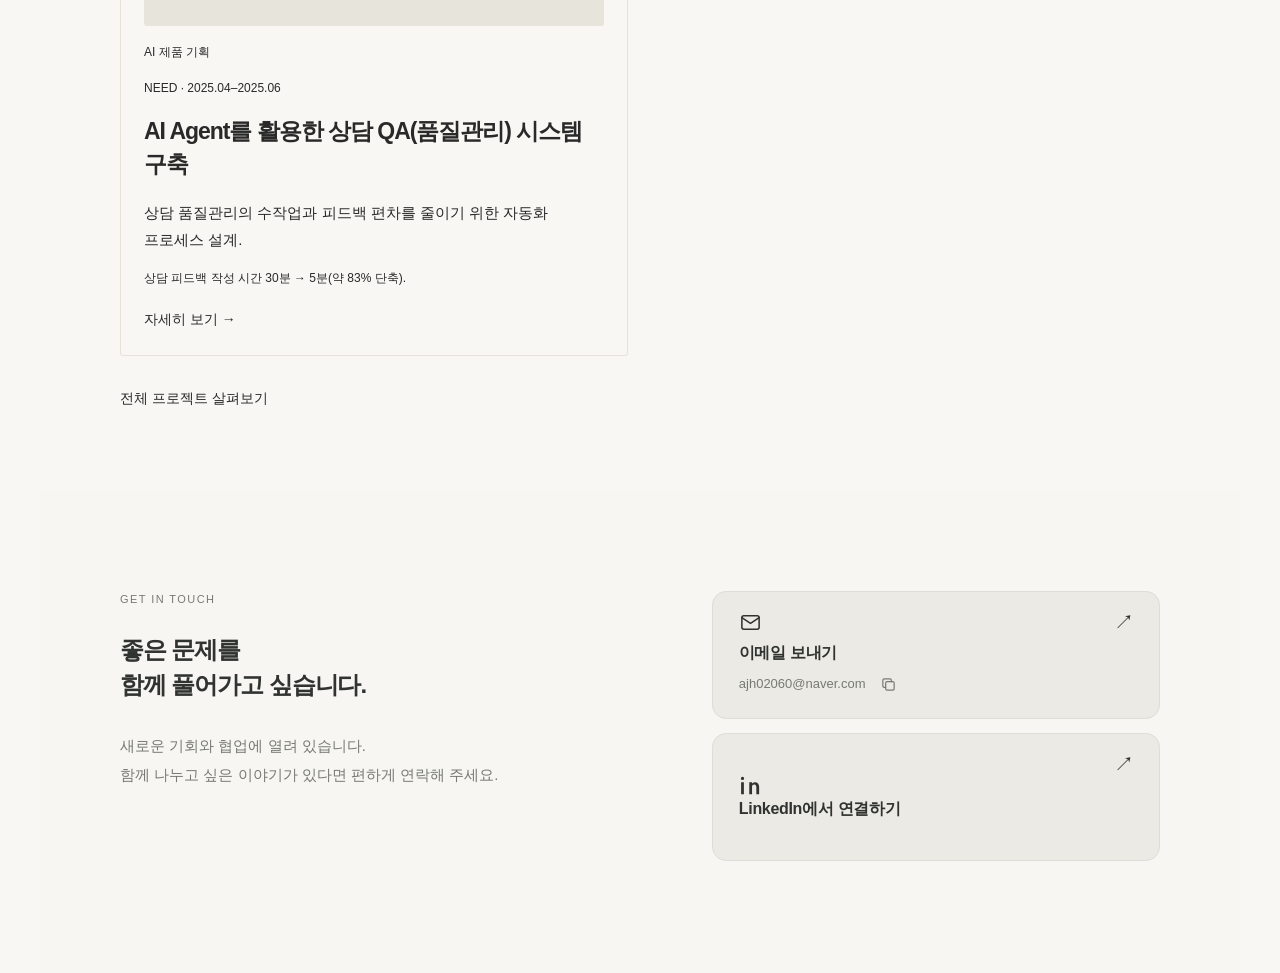
==== commit e7e1babe: "Refresh existing profile image asset URL to avoid stale page cache" ====
--- a/index.html
+++ b/index.html
@@ -1 +1 @@
-<!doctype html><html lang="ko"><head><meta charset="utf-8"><meta name="viewport" content="width=device-width, initial-scale=1"><title>Home | 최예린 · Yelin Choi</title><meta name="description" content="임상 현장에서 AI 제품 기획, 운영 전략, 비즈니스까지. 최예린의 프로젝트와 경력을 소개합니다."><meta name="theme-color" content="#f8f7f4"><link rel="icon" href="assets/favicon.svg" type="image/svg+xml"><link rel="stylesheet" href="style.css?v=editorial-hero-20261022"><script defer src="projects.js"></script><script defer src="app.js"></script></head><body><header class="site-header"><a class="brand" href="index.html">YELIN CHOI</a><nav aria-label="주 메뉴"><a href="index.html">Home</a><a href="experience.html">Experience</a><a href="work.html">Project</a><a href="index.html#contact">Contact</a></nav></header><main><section class="hero hero-editorial hero-portrait-split"><div class="hero-copy"><p class="eyebrow">최예린 | Yelin Choi</p><h1>문제를 발견하고,<br>아이디어를 현실로 만듭니다.</h1><p class="intro">Product Planning · Operations · Strategy</p><p class="hero-description">사용자의 문제를 이해하고, 다양한 사람들과 협업하며 제품과 서비스를 기획부터 실행까지 연결해 왔습니다.</p><div class="actions"><a class="button primary" href="#work">프로젝트 살펴보기 ↗</a><a class="button" href="experience.html">경력 확인하기 ↗</a></div></div><img class="portrait" src="assets/profile.png" alt="최예린 프로필 사진" width="1310" height="1652" fetchpriority="high"></section><section class="how-i-work" aria-labelledby="how-i-work-heading"><p class="eyebrow">HOW I WORK</p><h2 class="editorial-section-heading" id="how-i-work-heading">배우고, 연결하고, 실행합니다.</h2><div class="how-i-work-grid"><article class="how-i-work-item"><h3>Fast Learner</h3><p>새로운 도메인을 빠르게 이해하고 실무에 적용합니다.</p><p class="how-i-work-evidence">간호 → 임상시험 → 헬스테크 → AI 의료기기</p></article><article class="how-i-work-item"><h3>Problem Solver</h3><p>현장의 문제를 발견하고 제품과 서비스의 개선으로 연결합니다.</p><p class="how-i-work-evidence">의료진 인터뷰 120회+ · 의무기록 약 500건 분석</p></article><article class="how-i-work-item"><h3>Execution-Driven</h3><p>기획에 그치지 않고 운영 체계를 만들고 성과를 검증합니다.</p><p class="how-i-work-evidence">신규 상담 서비스 구축 · 등록률 +20%p · 처리량 2.2배</p></article><article class="how-i-work-item"><h3>Cross-functional Collaborator</h3><p>다양한 전문성을 가진 사람들과 함께 결과를 만듭니다.</p><p class="how-i-work-evidence">Product · Engineering · Business · Operations · R&amp;D · QA/RA 협업</p></article></div></section><section class="featured" id="work"><p class="eyebrow">FEATURED WORK / 대표 프로젝트</p><h2 class="editorial-section-heading">문제를 정의하고, 해결해온 과정</h2><div class="project-grid" id="project-grid"></div><a class="all-work" href="work.html">전체 프로젝트 살펴보기</a></section><section class="contact contact-redesign contact-cards" id="contact" aria-labelledby="contact-heading"><div class="contact-copy"><p class="contact-eyebrow">GET IN TOUCH</p><h2 id="contact-heading">좋은 문제를<br>함께 풀어가고 싶습니다.</h2><p class="contact-description">새로운 기회와 협업에 열려 있습니다.<br>함께 나누고 싶은 이야기가 있다면 편하게 연락해 주세요.</p></div><div class="contact-methods"><div class="contact-card contact-email-card"><button class="contact-card-link contact-card-copy-trigger" type="button" aria-label="이메일 주소 복사: ajh02060@naver.com"><span class="contact-card-icon" aria-hidden="true"><svg viewBox="0 0 24 24" fill="none" stroke="currentColor" stroke-width="1.6" stroke-linecap="round" stroke-linejoin="round"><rect x="3" y="5" width="18" height="14" rx="2"/><path d="m3 7 9 6 9-6"/></svg></span><span class="contact-card-title">이메일 보내기</span><span class="contact-card-arrow" aria-hidden="true">↗</span></button><div class="contact-email-detail"><span class="contact-email-text">ajh02060@naver.com</span><button id="copy-email" class="contact-copy-button" type="button" aria-label="이메일 주소 복사" title="이메일 주소 복사"><svg viewBox="0 0 24 24" fill="none" stroke="currentColor" stroke-width="1.7" stroke-linecap="round" stroke-linejoin="round" aria-hidden="true"><rect x="8" y="8" width="12" height="12" rx="2"/><path d="M16 8V6a2 2 0 0 0-2-2H6a2 2 0 0 0-2 2v8a2 2 0 0 0 2 2h2"/></svg></button></div></div><a class="contact-card contact-linkedin-card" href="https://www.linkedin.com/in/yelinchoi1/" target="_blank" rel="noopener noreferrer"><span class="contact-card-icon" aria-hidden="true"><svg viewBox="0 0 24 24" fill="currentColor"><path d="M5.1 8.6H2.2V21h2.9V8.6ZM3.65 2.9a1.7 1.7 0 1 0 0 3.4 1.7 1.7 0 0 0 0-3.4ZM21 13.4c0-3.3-1.8-4.9-4.2-4.9-1.9 0-2.7 1-3.2 1.7V8.6h-2.9V21h2.9v-6.9c0-1.8.4-3.1 2.3-3.1 1.8 0 2.2 1.4 2.2 3.2V21H21v-7.6Z"/></svg></span><span class="contact-card-title">LinkedIn에서 연결하기</span><span class="contact-card-arrow" aria-hidden="true">↗</span></a></div><div class="contact-toast" id="copy-status" role="status" aria-live="polite" aria-atomic="true"></div></section></main></body></html>+<!doctype html><html lang="ko"><head><meta charset="utf-8"><meta name="viewport" content="width=device-width, initial-scale=1"><title>Home | 최예린 · Yelin Choi</title><meta name="description" content="임상 현장에서 AI 제품 기획, 운영 전략, 비즈니스까지. 최예린의 프로젝트와 경력을 소개합니다."><meta name="theme-color" content="#f8f7f4"><link rel="icon" href="assets/favicon.svg" type="image/svg+xml"><link rel="stylesheet" href="style.css?v=editorial-hero-20261022"><script defer src="projects.js"></script><script defer src="app.js"></script></head><body><header class="site-header"><a class="brand" href="index.html">YELIN CHOI</a><nav aria-label="주 메뉴"><a href="index.html">Home</a><a href="experience.html">Experience</a><a href="work.html">Project</a><a href="index.html#contact">Contact</a></nav></header><main><section class="hero hero-editorial hero-portrait-split"><div class="hero-copy"><p class="eyebrow">최예린 | Yelin Choi</p><h1>문제를 발견하고,<br>아이디어를 현실로 만듭니다.</h1><p class="intro">Product Planning · Operations · Strategy</p><p class="hero-description">사용자의 문제를 이해하고, 다양한 사람들과 협업하며 제품과 서비스를 기획부터 실행까지 연결해 왔습니다.</p><div class="actions"><a class="button primary" href="#work">프로젝트 살펴보기 ↗</a><a class="button" href="experience.html">경력 확인하기 ↗</a></div></div><img class="portrait" src="assets/profile.png?v=profile-restore-20261022" alt="최예린 프로필 사진" width="1310" height="1652" fetchpriority="high"></section><section class="how-i-work" aria-labelledby="how-i-work-heading"><p class="eyebrow">HOW I WORK</p><h2 class="editorial-section-heading" id="how-i-work-heading">배우고, 연결하고, 실행합니다.</h2><div class="how-i-work-grid"><article class="how-i-work-item"><h3>Fast Learner</h3><p>새로운 도메인을 빠르게 이해하고 실무에 적용합니다.</p><p class="how-i-work-evidence">간호 → 임상시험 → 헬스테크 → AI 의료기기</p></article><article class="how-i-work-item"><h3>Problem Solver</h3><p>현장의 문제를 발견하고 제품과 서비스의 개선으로 연결합니다.</p><p class="how-i-work-evidence">의료진 인터뷰 120회+ · 의무기록 약 500건 분석</p></article><article class="how-i-work-item"><h3>Execution-Driven</h3><p>기획에 그치지 않고 운영 체계를 만들고 성과를 검증합니다.</p><p class="how-i-work-evidence">신규 상담 서비스 구축 · 등록률 +20%p · 처리량 2.2배</p></article><article class="how-i-work-item"><h3>Cross-functional Collaborator</h3><p>다양한 전문성을 가진 사람들과 함께 결과를 만듭니다.</p><p class="how-i-work-evidence">Product · Engineering · Business · Operations · R&amp;D · QA/RA 협업</p></article></div></section><section class="featured" id="work"><p class="eyebrow">FEATURED WORK / 대표 프로젝트</p><h2 class="editorial-section-heading">문제를 정의하고, 해결해온 과정</h2><div class="project-grid" id="project-grid"></div><a class="all-work" href="work.html">전체 프로젝트 살펴보기</a></section><section class="contact contact-redesign contact-cards" id="contact" aria-labelledby="contact-heading"><div class="contact-copy"><p class="contact-eyebrow">GET IN TOUCH</p><h2 id="contact-heading">좋은 문제를<br>함께 풀어가고 싶습니다.</h2><p class="contact-description">새로운 기회와 협업에 열려 있습니다.<br>함께 나누고 싶은 이야기가 있다면 편하게 연락해 주세요.</p></div><div class="contact-methods"><div class="contact-card contact-email-card"><button class="contact-card-link contact-card-copy-trigger" type="button" aria-label="이메일 주소 복사: ajh02060@naver.com"><span class="contact-card-icon" aria-hidden="true"><svg viewBox="0 0 24 24" fill="none" stroke="currentColor" stroke-width="1.6" stroke-linecap="round" stroke-linejoin="round"><rect x="3" y="5" width="18" height="14" rx="2"/><path d="m3 7 9 6 9-6"/></svg></span><span class="contact-card-title">이메일 보내기</span><span class="contact-card-arrow" aria-hidden="true">↗</span></button><div class="contact-email-detail"><span class="contact-email-text">ajh02060@naver.com</span><button id="copy-email" class="contact-copy-button" type="button" aria-label="이메일 주소 복사" title="이메일 주소 복사"><svg viewBox="0 0 24 24" fill="none" stroke="currentColor" stroke-width="1.7" stroke-linecap="round" stroke-linejoin="round" aria-hidden="true"><rect x="8" y="8" width="12" height="12" rx="2"/><path d="M16 8V6a2 2 0 0 0-2-2H6a2 2 0 0 0-2 2v8a2 2 0 0 0 2 2h2"/></svg></button></div></div><a class="contact-card contact-linkedin-card" href="https://www.linkedin.com/in/yelinchoi1/" target="_blank" rel="noopener noreferrer"><span class="contact-card-icon" aria-hidden="true"><svg viewBox="0 0 24 24" fill="currentColor"><path d="M5.1 8.6H2.2V21h2.9V8.6ZM3.65 2.9a1.7 1.7 0 1 0 0 3.4 1.7 1.7 0 0 0 0-3.4ZM21 13.4c0-3.3-1.8-4.9-4.2-4.9-1.9 0-2.7 1-3.2 1.7V8.6h-2.9V21h2.9v-6.9c0-1.8.4-3.1 2.3-3.1 1.8 0 2.2 1.4 2.2 3.2V21H21v-7.6Z"/></svg></span><span class="contact-card-title">LinkedIn에서 연결하기</span><span class="contact-card-arrow" aria-hidden="true">↗</span></a></div><div class="contact-toast" id="copy-status" role="status" aria-live="polite" aria-atomic="true"></div></section></main></body></html>
--- a/style.css
+++ b/style.css
@@ -448,3 +448,28 @@
   letter-spacing:-.025em;
   color:var(--ink);
 }
+
+/* Keep the original portrait placement; update only the left-side editorial copy. */
+.hero.hero-editorial.hero-portrait-split{
+  display:grid;
+  grid-template-columns:minmax(0,1fr) minmax(0,1.02fr);
+  gap:32px;
+  align-items:center;
+  padding:20px;
+  background:#f4f3ef;
+  border-radius:28px;
+}
+.hero-portrait-split .hero-copy{min-width:0}
+.hero-portrait-split .hero-copy h1{font-size:clamp(27px,2.75vw,36px);line-height:1.4}
+.hero-portrait-split .hero-copy .intro{font-size:clamp(17px,1.8vw,23px);margin:25px 0 18px}
+.hero-portrait-split .hero-copy>p.hero-description{font-size:clamp(14px,1.35vw,18px);line-height:1.65}
+.hero-portrait-split .actions{gap:10px;margin-top:22px}
+.hero-portrait-split .actions .button{padding:10px 12px;min-height:46px;font-size:14px}
+.hero-portrait-split .portrait{width:100%;height:auto;aspect-ratio:382/488;object-fit:cover;border-radius:10px;display:block}
+@media(max-width:809px){
+  .hero.hero-editorial.hero-portrait-split{display:flex;flex-direction:column;gap:24px;padding:20px;border-radius:22px}
+  .hero-portrait-split .hero-copy h1{font-size:clamp(26px,6.5vw,34px)}
+  .hero-portrait-split .hero-copy .intro{font-size:17px;margin:22px 0 16px}
+  .hero-portrait-split .hero-copy>p.hero-description{font-size:14px}
+  .hero-portrait-split .portrait{width:100%;height:auto;aspect-ratio:382/488}
+}
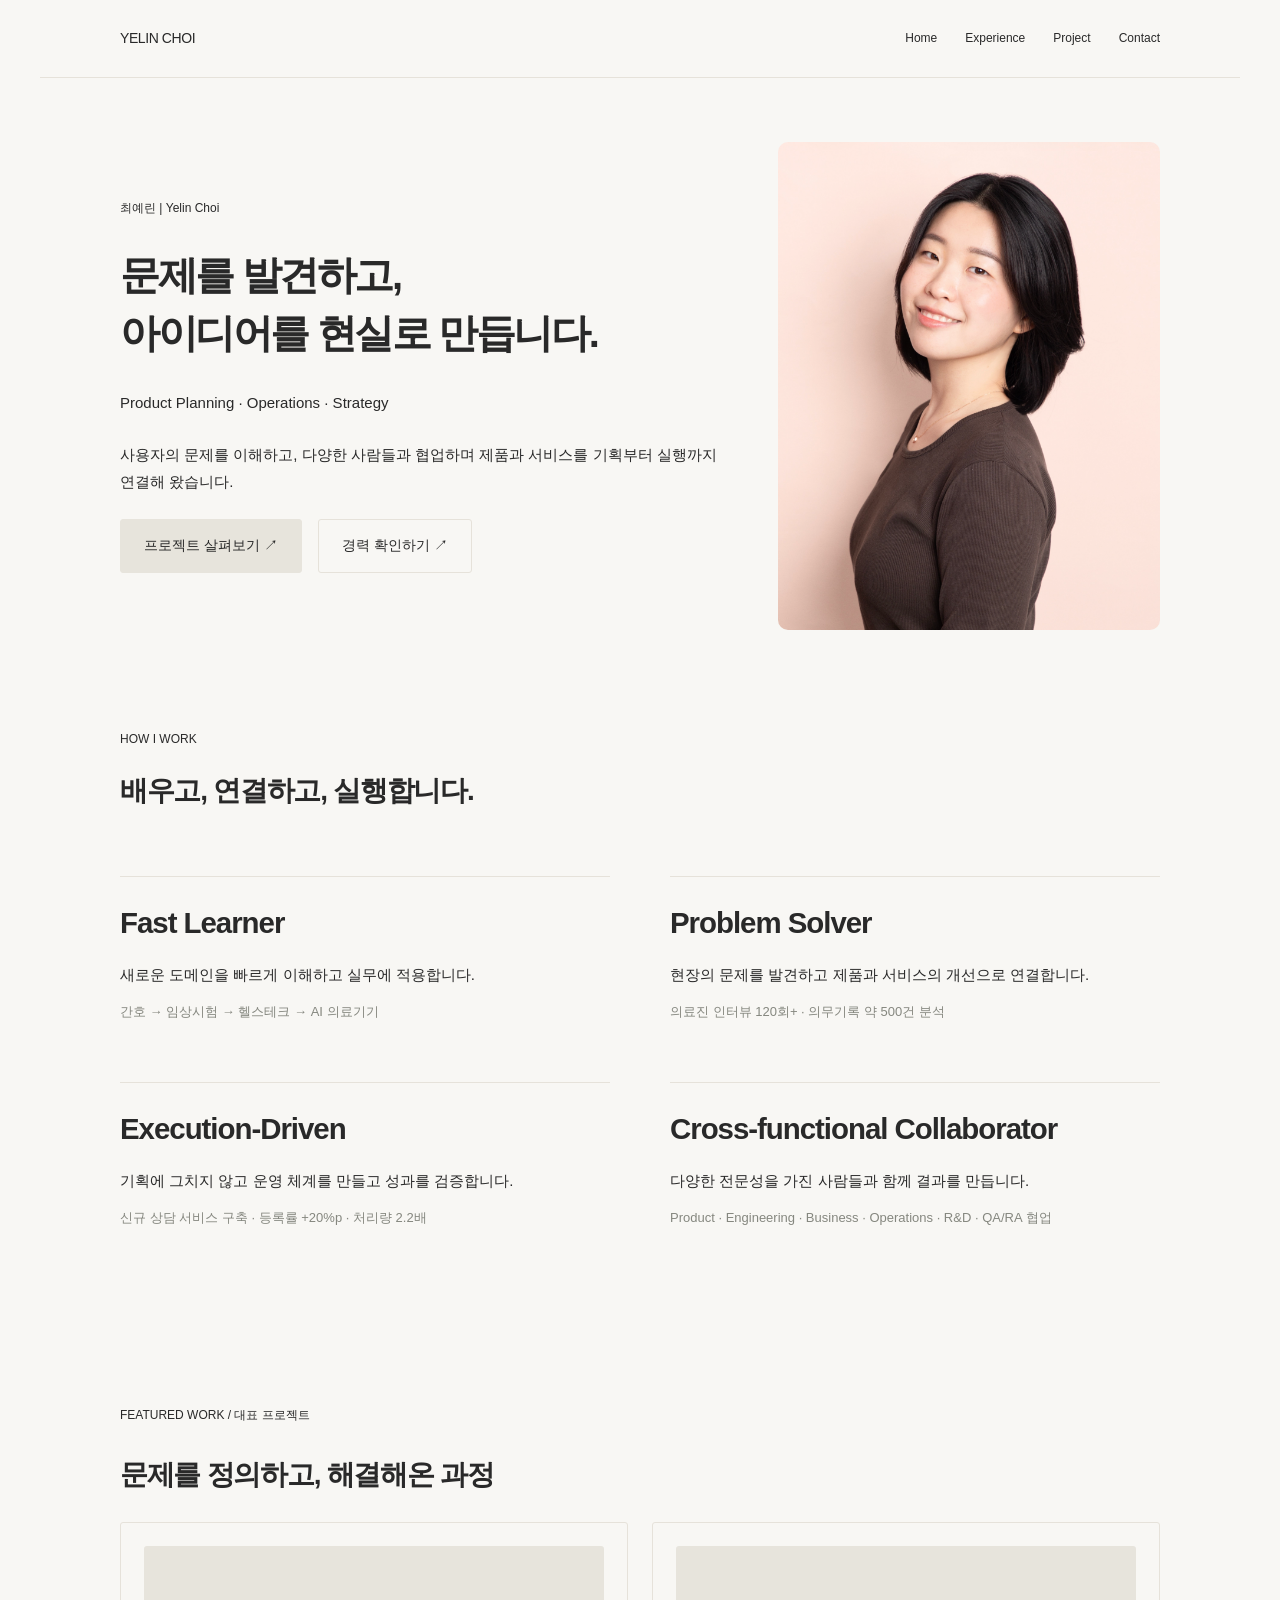
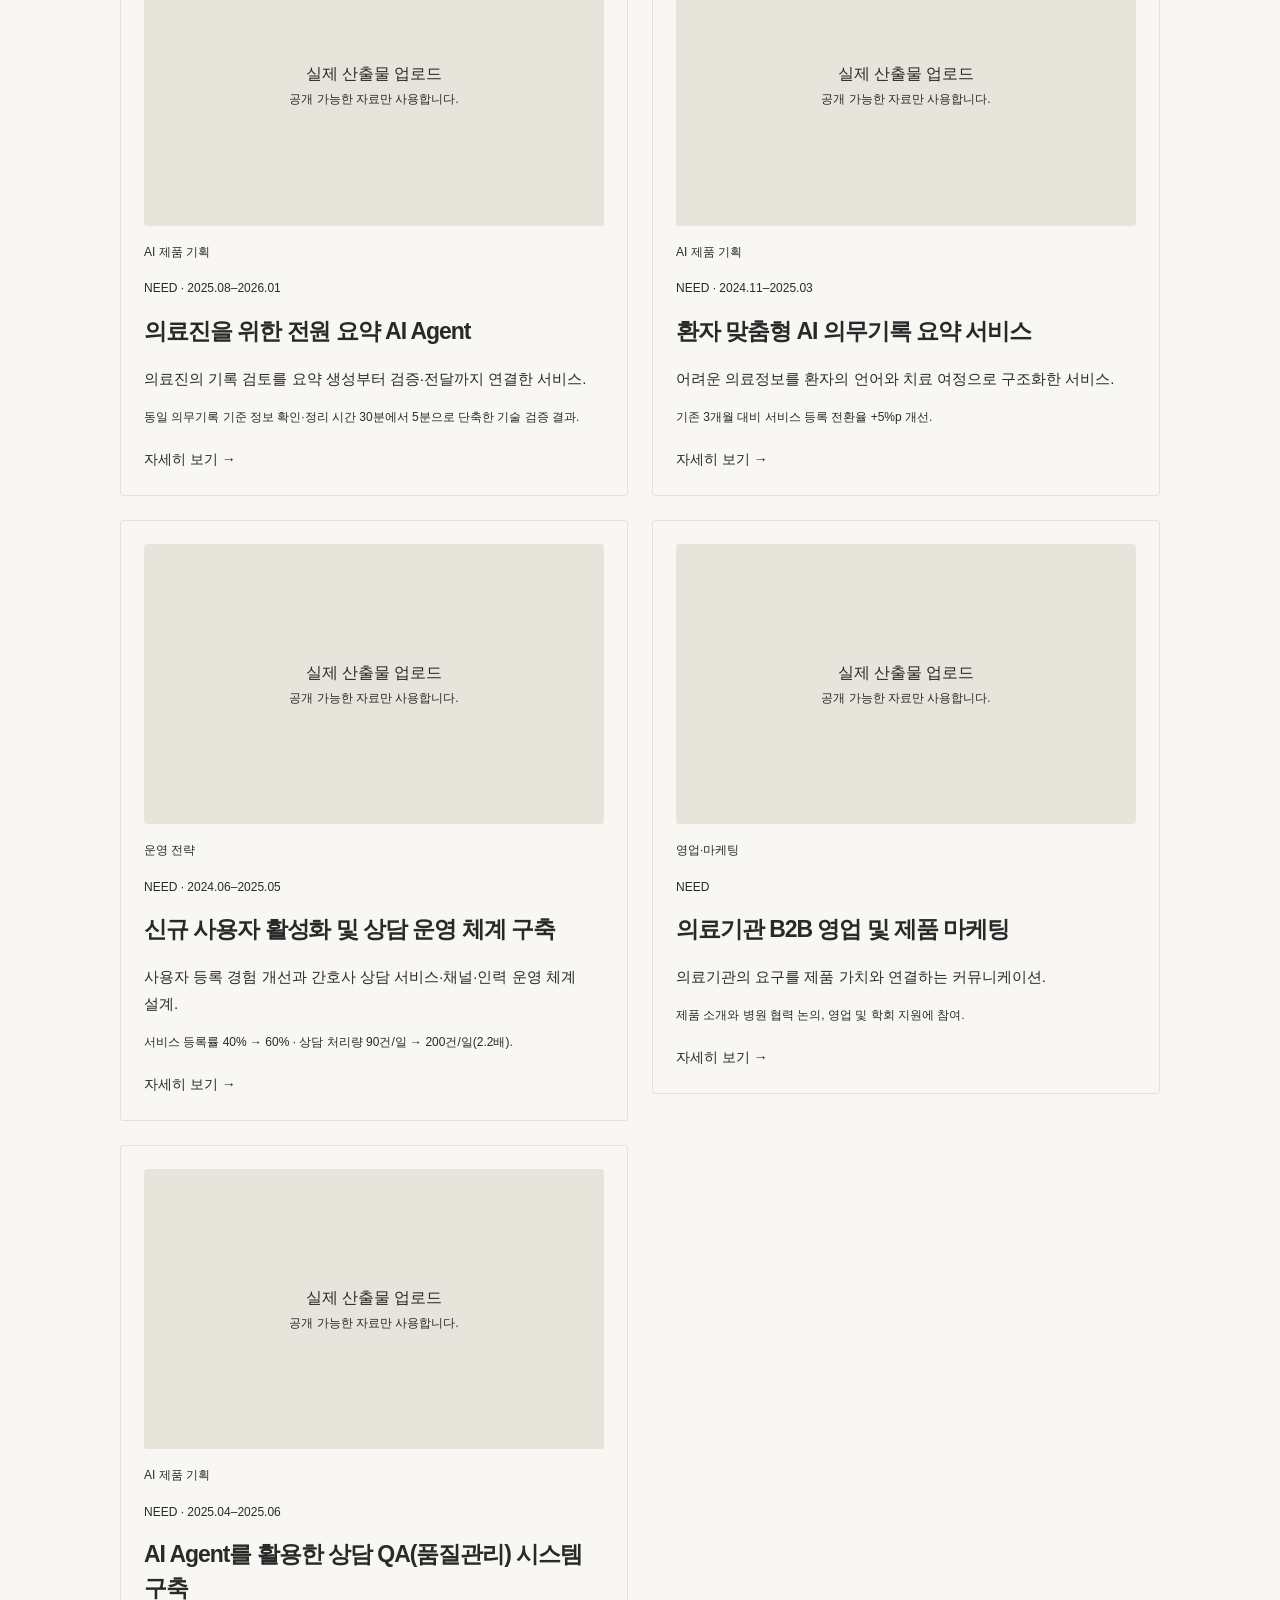
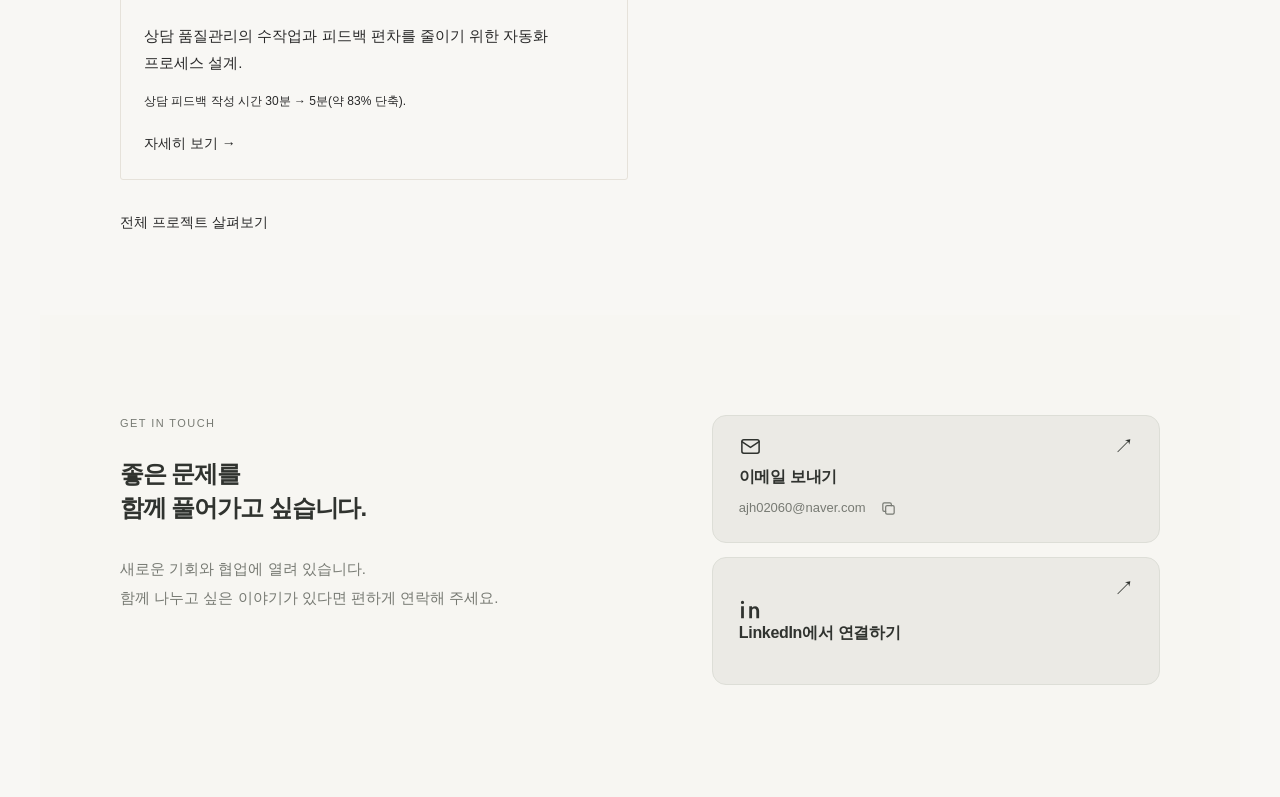
==== commit 948a625b: "Restore original portrait hero layout while keeping approved left copy" ====
--- a/index.html
+++ b/index.html
@@ -1 +1 @@
-<!doctype html><html lang="ko"><head><meta charset="utf-8"><meta name="viewport" content="width=device-width, initial-scale=1"><title>Home | 최예린 · Yelin Choi</title><meta name="description" content="임상 현장에서 AI 제품 기획, 운영 전략, 비즈니스까지. 최예린의 프로젝트와 경력을 소개합니다."><meta name="theme-color" content="#f8f7f4"><link rel="icon" href="assets/favicon.svg" type="image/svg+xml"><link rel="stylesheet" href="style.css?v=editorial-hero-20261022"><script defer src="projects.js"></script><script defer src="app.js"></script></head><body><header class="site-header"><a class="brand" href="index.html">YELIN CHOI</a><nav aria-label="주 메뉴"><a href="index.html">Home</a><a href="experience.html">Experience</a><a href="work.html">Project</a><a href="index.html#contact">Contact</a></nav></header><main><section class="hero hero-editorial hero-portrait-split"><div class="hero-copy"><p class="eyebrow">최예린 | Yelin Choi</p><h1>문제를 발견하고,<br>아이디어를 현실로 만듭니다.</h1><p class="intro">Product Planning · Operations · Strategy</p><p class="hero-description">사용자의 문제를 이해하고, 다양한 사람들과 협업하며 제품과 서비스를 기획부터 실행까지 연결해 왔습니다.</p><div class="actions"><a class="button primary" href="#work">프로젝트 살펴보기 ↗</a><a class="button" href="experience.html">경력 확인하기 ↗</a></div></div><img class="portrait" src="assets/profile.png?v=profile-restore-20261022" alt="최예린 프로필 사진" width="1310" height="1652" fetchpriority="high"></section><section class="how-i-work" aria-labelledby="how-i-work-heading"><p class="eyebrow">HOW I WORK</p><h2 class="editorial-section-heading" id="how-i-work-heading">배우고, 연결하고, 실행합니다.</h2><div class="how-i-work-grid"><article class="how-i-work-item"><h3>Fast Learner</h3><p>새로운 도메인을 빠르게 이해하고 실무에 적용합니다.</p><p class="how-i-work-evidence">간호 → 임상시험 → 헬스테크 → AI 의료기기</p></article><article class="how-i-work-item"><h3>Problem Solver</h3><p>현장의 문제를 발견하고 제품과 서비스의 개선으로 연결합니다.</p><p class="how-i-work-evidence">의료진 인터뷰 120회+ · 의무기록 약 500건 분석</p></article><article class="how-i-work-item"><h3>Execution-Driven</h3><p>기획에 그치지 않고 운영 체계를 만들고 성과를 검증합니다.</p><p class="how-i-work-evidence">신규 상담 서비스 구축 · 등록률 +20%p · 처리량 2.2배</p></article><article class="how-i-work-item"><h3>Cross-functional Collaborator</h3><p>다양한 전문성을 가진 사람들과 함께 결과를 만듭니다.</p><p class="how-i-work-evidence">Product · Engineering · Business · Operations · R&amp;D · QA/RA 협업</p></article></div></section><section class="featured" id="work"><p class="eyebrow">FEATURED WORK / 대표 프로젝트</p><h2 class="editorial-section-heading">문제를 정의하고, 해결해온 과정</h2><div class="project-grid" id="project-grid"></div><a class="all-work" href="work.html">전체 프로젝트 살펴보기</a></section><section class="contact contact-redesign contact-cards" id="contact" aria-labelledby="contact-heading"><div class="contact-copy"><p class="contact-eyebrow">GET IN TOUCH</p><h2 id="contact-heading">좋은 문제를<br>함께 풀어가고 싶습니다.</h2><p class="contact-description">새로운 기회와 협업에 열려 있습니다.<br>함께 나누고 싶은 이야기가 있다면 편하게 연락해 주세요.</p></div><div class="contact-methods"><div class="contact-card contact-email-card"><button class="contact-card-link contact-card-copy-trigger" type="button" aria-label="이메일 주소 복사: ajh02060@naver.com"><span class="contact-card-icon" aria-hidden="true"><svg viewBox="0 0 24 24" fill="none" stroke="currentColor" stroke-width="1.6" stroke-linecap="round" stroke-linejoin="round"><rect x="3" y="5" width="18" height="14" rx="2"/><path d="m3 7 9 6 9-6"/></svg></span><span class="contact-card-title">이메일 보내기</span><span class="contact-card-arrow" aria-hidden="true">↗</span></button><div class="contact-email-detail"><span class="contact-email-text">ajh02060@naver.com</span><button id="copy-email" class="contact-copy-button" type="button" aria-label="이메일 주소 복사" title="이메일 주소 복사"><svg viewBox="0 0 24 24" fill="none" stroke="currentColor" stroke-width="1.7" stroke-linecap="round" stroke-linejoin="round" aria-hidden="true"><rect x="8" y="8" width="12" height="12" rx="2"/><path d="M16 8V6a2 2 0 0 0-2-2H6a2 2 0 0 0-2 2v8a2 2 0 0 0 2 2h2"/></svg></button></div></div><a class="contact-card contact-linkedin-card" href="https://www.linkedin.com/in/yelinchoi1/" target="_blank" rel="noopener noreferrer"><span class="contact-card-icon" aria-hidden="true"><svg viewBox="0 0 24 24" fill="currentColor"><path d="M5.1 8.6H2.2V21h2.9V8.6ZM3.65 2.9a1.7 1.7 0 1 0 0 3.4 1.7 1.7 0 0 0 0-3.4ZM21 13.4c0-3.3-1.8-4.9-4.2-4.9-1.9 0-2.7 1-3.2 1.7V8.6h-2.9V21h2.9v-6.9c0-1.8.4-3.1 2.3-3.1 1.8 0 2.2 1.4 2.2 3.2V21H21v-7.6Z"/></svg></span><span class="contact-card-title">LinkedIn에서 연결하기</span><span class="contact-card-arrow" aria-hidden="true">↗</span></a></div><div class="contact-toast" id="copy-status" role="status" aria-live="polite" aria-atomic="true"></div></section></main></body></html>+<!doctype html><html lang="ko"><head><meta charset="utf-8"><meta name="viewport" content="width=device-width, initial-scale=1"><title>Home | 최예린 · Yelin Choi</title><meta name="description" content="임상 현장에서 AI 제품 기획, 운영 전략, 비즈니스까지. 최예린의 프로젝트와 경력을 소개합니다."><meta name="theme-color" content="#f8f7f4"><link rel="icon" href="assets/favicon.svg" type="image/svg+xml"><link rel="stylesheet" href="style.css?v=editorial-hero-20261022"><script defer src="projects.js"></script><script defer src="app.js"></script></head><body><header class="site-header"><a class="brand" href="index.html">YELIN CHOI</a><nav aria-label="주 메뉴"><a href="index.html">Home</a><a href="experience.html">Experience</a><a href="work.html">Project</a><a href="index.html#contact">Contact</a></nav></header><main><section class="hero"><div class="hero-copy"><p class="eyebrow">최예린 | Yelin Choi</p><h1>문제를 발견하고,<br>아이디어를 현실로 만듭니다.</h1><p class="intro">Product Planning · Operations · Strategy</p><p class="hero-description">사용자의 문제를 이해하고, 다양한 사람들과 협업하며 제품과 서비스를 기획부터 실행까지 연결해 왔습니다.</p><div class="actions"><a class="button primary" href="#work">프로젝트 살펴보기 ↗</a><a class="button" href="experience.html">경력 확인하기 ↗</a></div></div><img class="portrait" src="assets/profile.png" alt="최예린 프로필 사진" width="1310" height="1652" fetchpriority="high"></section><section class="how-i-work" aria-labelledby="how-i-work-heading"><p class="eyebrow">HOW I WORK</p><h2 class="editorial-section-heading" id="how-i-work-heading">배우고, 연결하고, 실행합니다.</h2><div class="how-i-work-grid"><article class="how-i-work-item"><h3>Fast Learner</h3><p>새로운 도메인을 빠르게 이해하고 실무에 적용합니다.</p><p class="how-i-work-evidence">간호 → 임상시험 → 헬스테크 → AI 의료기기</p></article><article class="how-i-work-item"><h3>Problem Solver</h3><p>현장의 문제를 발견하고 제품과 서비스의 개선으로 연결합니다.</p><p class="how-i-work-evidence">의료진 인터뷰 120회+ · 의무기록 약 500건 분석</p></article><article class="how-i-work-item"><h3>Execution-Driven</h3><p>기획에 그치지 않고 운영 체계를 만들고 성과를 검증합니다.</p><p class="how-i-work-evidence">신규 상담 서비스 구축 · 등록률 +20%p · 처리량 2.2배</p></article><article class="how-i-work-item"><h3>Cross-functional Collaborator</h3><p>다양한 전문성을 가진 사람들과 함께 결과를 만듭니다.</p><p class="how-i-work-evidence">Product · Engineering · Business · Operations · R&amp;D · QA/RA 협업</p></article></div></section><section class="featured" id="work"><p class="eyebrow">FEATURED WORK / 대표 프로젝트</p><h2 class="editorial-section-heading">문제를 정의하고, 해결해온 과정</h2><div class="project-grid" id="project-grid"></div><a class="all-work" href="work.html">전체 프로젝트 살펴보기</a></section><section class="contact contact-redesign contact-cards" id="contact" aria-labelledby="contact-heading"><div class="contact-copy"><p class="contact-eyebrow">GET IN TOUCH</p><h2 id="contact-heading">좋은 문제를<br>함께 풀어가고 싶습니다.</h2><p class="contact-description">새로운 기회와 협업에 열려 있습니다.<br>함께 나누고 싶은 이야기가 있다면 편하게 연락해 주세요.</p></div><div class="contact-methods"><div class="contact-card contact-email-card"><button class="contact-card-link contact-card-copy-trigger" type="button" aria-label="이메일 주소 복사: ajh02060@naver.com"><span class="contact-card-icon" aria-hidden="true"><svg viewBox="0 0 24 24" fill="none" stroke="currentColor" stroke-width="1.6" stroke-linecap="round" stroke-linejoin="round"><rect x="3" y="5" width="18" height="14" rx="2"/><path d="m3 7 9 6 9-6"/></svg></span><span class="contact-card-title">이메일 보내기</span><span class="contact-card-arrow" aria-hidden="true">↗</span></button><div class="contact-email-detail"><span class="contact-email-text">ajh02060@naver.com</span><button id="copy-email" class="contact-copy-button" type="button" aria-label="이메일 주소 복사" title="이메일 주소 복사"><svg viewBox="0 0 24 24" fill="none" stroke="currentColor" stroke-width="1.7" stroke-linecap="round" stroke-linejoin="round" aria-hidden="true"><rect x="8" y="8" width="12" height="12" rx="2"/><path d="M16 8V6a2 2 0 0 0-2-2H6a2 2 0 0 0-2 2v8a2 2 0 0 0 2 2h2"/></svg></button></div></div><a class="contact-card contact-linkedin-card" href="https://www.linkedin.com/in/yelinchoi1/" target="_blank" rel="noopener noreferrer"><span class="contact-card-icon" aria-hidden="true"><svg viewBox="0 0 24 24" fill="currentColor"><path d="M5.1 8.6H2.2V21h2.9V8.6ZM3.65 2.9a1.7 1.7 0 1 0 0 3.4 1.7 1.7 0 0 0 0-3.4ZM21 13.4c0-3.3-1.8-4.9-4.2-4.9-1.9 0-2.7 1-3.2 1.7V8.6h-2.9V21h2.9v-6.9c0-1.8.4-3.1 2.3-3.1 1.8 0 2.2 1.4 2.2 3.2V21H21v-7.6Z"/></svg></span><span class="contact-card-title">LinkedIn에서 연결하기</span><span class="contact-card-arrow" aria-hidden="true">↗</span></a></div><div class="contact-toast" id="copy-status" role="status" aria-live="polite" aria-atomic="true"></div></section></main></body></html>
--- a/style.css
+++ b/style.css
@@ -473,3 +473,31 @@
   .hero-portrait-split .hero-copy>p.hero-description{font-size:14px}
   .hero-portrait-split .portrait{width:100%;height:auto;aspect-ratio:382/488}
 }
+
+/* Ensure the existing portrait is visible in the split Home hero. */
+@media(min-width:810px){
+  .hero.hero-editorial.hero-portrait-split{
+    display:grid;
+    grid-template-columns:minmax(0,1fr) minmax(0,1.02fr);
+    align-items:center;
+  }
+  .hero.hero-editorial.hero-portrait-split>.portrait{
+    display:block;
+    visibility:visible;
+    opacity:1;
+    width:100%;
+    height:auto;
+    min-width:0;
+    aspect-ratio:382/488;
+    object-fit:cover;
+  }
+}
+@media(max-width:809px){
+  .hero.hero-editorial.hero-portrait-split>.portrait{
+    display:block;
+    visibility:visible;
+    opacity:1;
+    width:100%;
+    height:auto;
+  }
+}
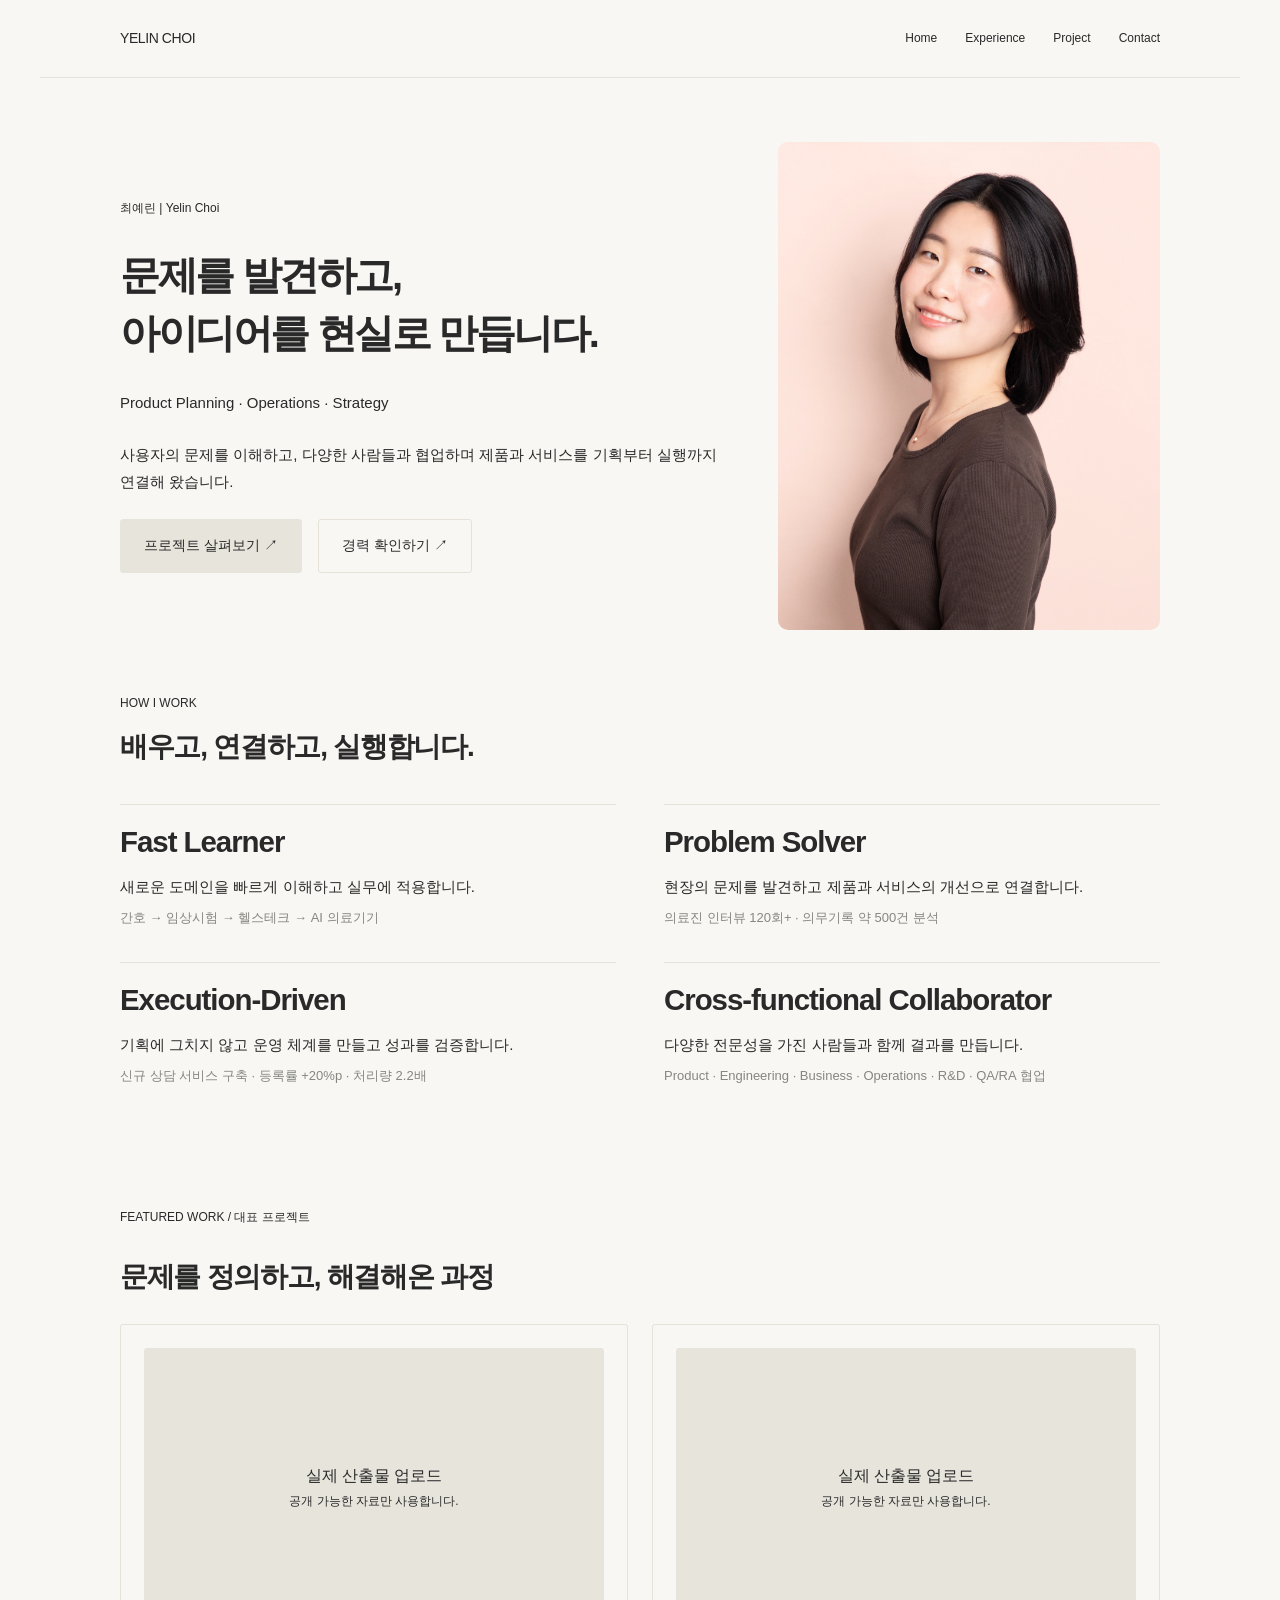
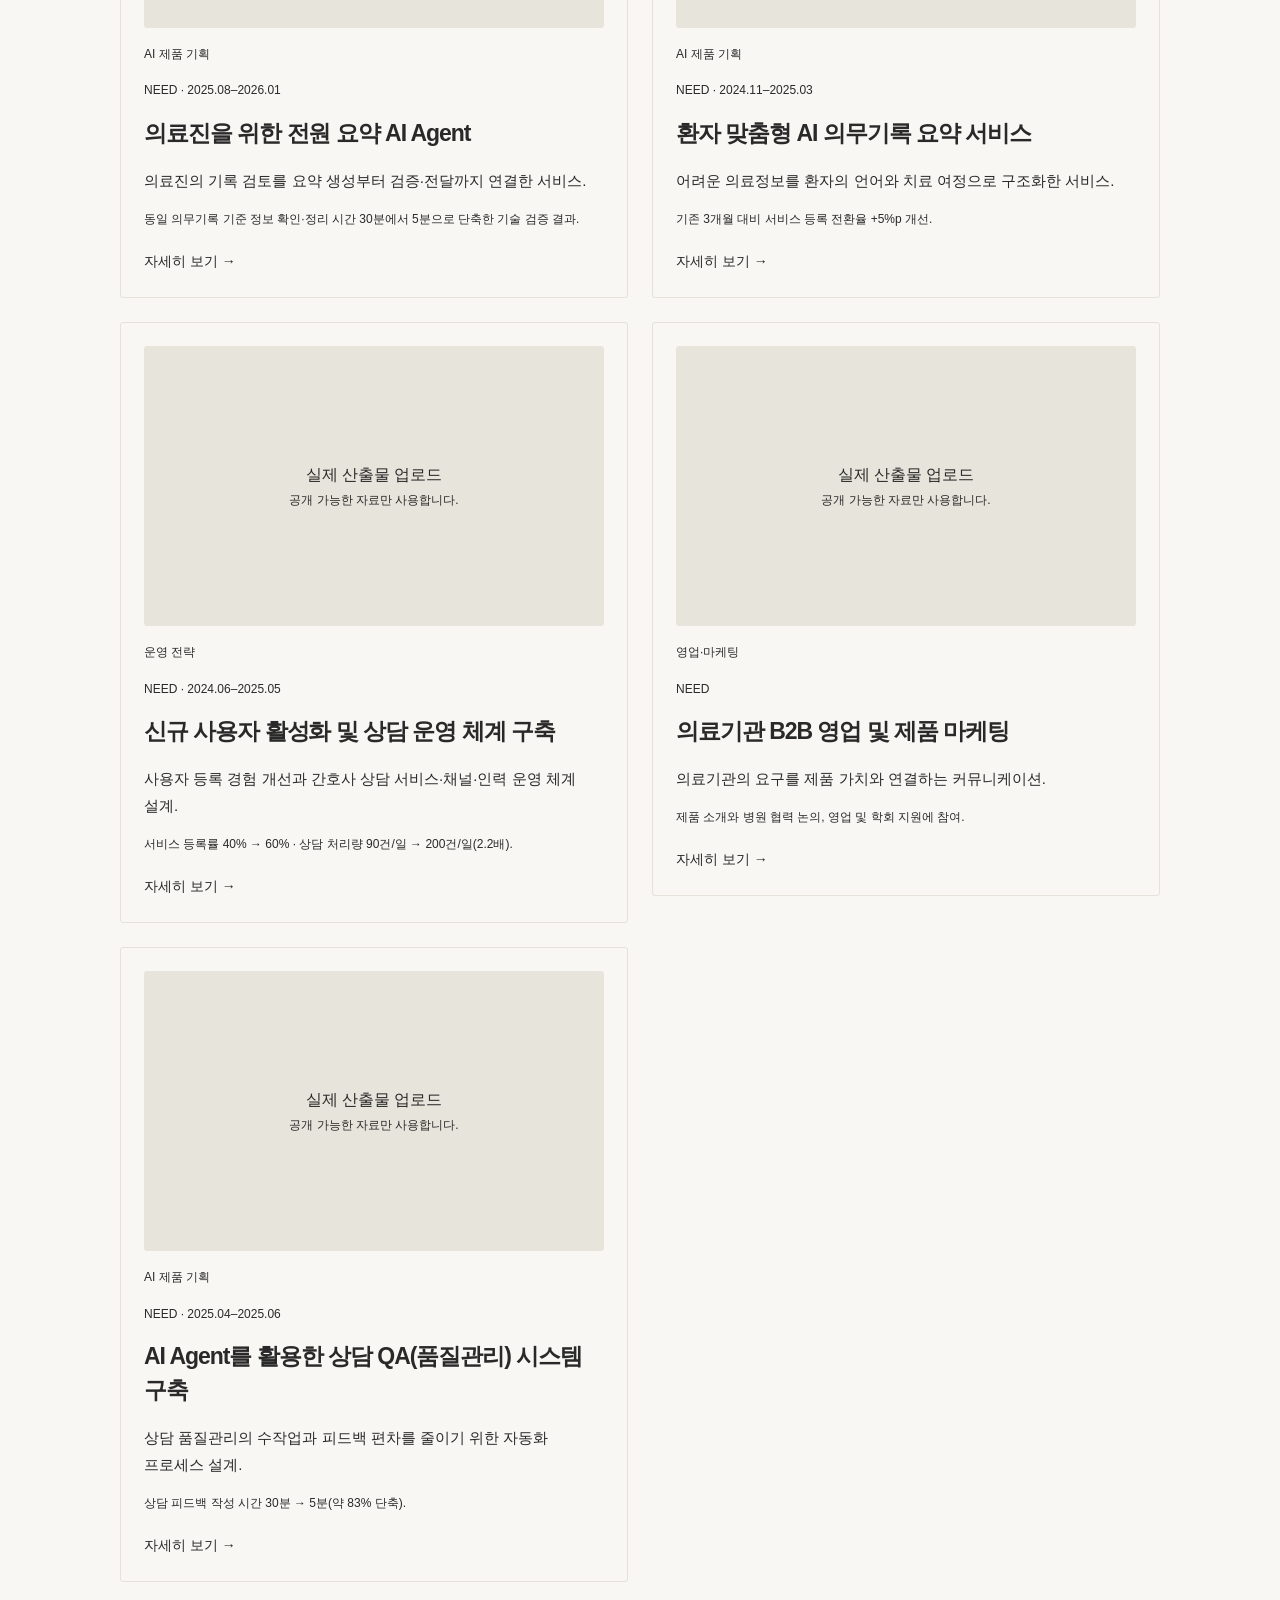
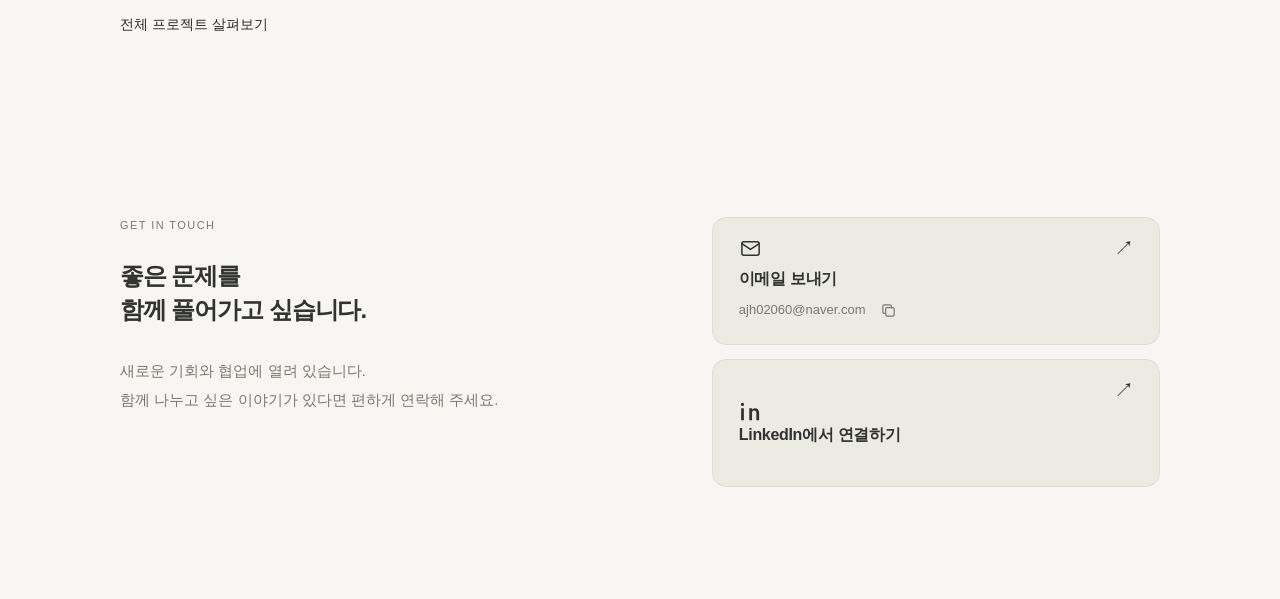
==== commit db773230: "Link Home project CTA directly to Project page" ====
--- a/index.html
+++ b/index.html
@@ -1 +1 @@
-<!doctype html><html lang="ko"><head><meta charset="utf-8"><meta name="viewport" content="width=device-width, initial-scale=1"><title>Home | 최예린 · Yelin Choi</title><meta name="description" content="임상 현장에서 AI 제품 기획, 운영 전략, 비즈니스까지. 최예린의 프로젝트와 경력을 소개합니다."><meta name="theme-color" content="#f8f7f4"><link rel="icon" href="assets/favicon.svg" type="image/svg+xml"><link rel="stylesheet" href="style.css?v=editorial-hero-20261022"><script defer src="projects.js"></script><script defer src="app.js"></script></head><body><header class="site-header"><a class="brand" href="index.html">YELIN CHOI</a><nav aria-label="주 메뉴"><a href="index.html">Home</a><a href="experience.html">Experience</a><a href="work.html">Project</a><a href="index.html#contact">Contact</a></nav></header><main><section class="hero"><div class="hero-copy"><p class="eyebrow">최예린 | Yelin Choi</p><h1>문제를 발견하고,<br>아이디어를 현실로 만듭니다.</h1><p class="intro">Product Planning · Operations · Strategy</p><p class="hero-description">사용자의 문제를 이해하고, 다양한 사람들과 협업하며 제품과 서비스를 기획부터 실행까지 연결해 왔습니다.</p><div class="actions"><a class="button primary" href="#work">프로젝트 살펴보기 ↗</a><a class="button" href="experience.html">경력 확인하기 ↗</a></div></div><img class="portrait" src="assets/profile.png" alt="최예린 프로필 사진" width="1310" height="1652" fetchpriority="high"></section><section class="how-i-work" aria-labelledby="how-i-work-heading"><p class="eyebrow">HOW I WORK</p><h2 class="editorial-section-heading" id="how-i-work-heading">배우고, 연결하고, 실행합니다.</h2><div class="how-i-work-grid"><article class="how-i-work-item"><h3>Fast Learner</h3><p>새로운 도메인을 빠르게 이해하고 실무에 적용합니다.</p><p class="how-i-work-evidence">간호 → 임상시험 → 헬스테크 → AI 의료기기</p></article><article class="how-i-work-item"><h3>Problem Solver</h3><p>현장의 문제를 발견하고 제품과 서비스의 개선으로 연결합니다.</p><p class="how-i-work-evidence">의료진 인터뷰 120회+ · 의무기록 약 500건 분석</p></article><article class="how-i-work-item"><h3>Execution-Driven</h3><p>기획에 그치지 않고 운영 체계를 만들고 성과를 검증합니다.</p><p class="how-i-work-evidence">신규 상담 서비스 구축 · 등록률 +20%p · 처리량 2.2배</p></article><article class="how-i-work-item"><h3>Cross-functional Collaborator</h3><p>다양한 전문성을 가진 사람들과 함께 결과를 만듭니다.</p><p class="how-i-work-evidence">Product · Engineering · Business · Operations · R&amp;D · QA/RA 협업</p></article></div></section><section class="featured" id="work"><p class="eyebrow">FEATURED WORK / 대표 프로젝트</p><h2 class="editorial-section-heading">문제를 정의하고, 해결해온 과정</h2><div class="project-grid" id="project-grid"></div><a class="all-work" href="work.html">전체 프로젝트 살펴보기</a></section><section class="contact contact-redesign contact-cards" id="contact" aria-labelledby="contact-heading"><div class="contact-copy"><p class="contact-eyebrow">GET IN TOUCH</p><h2 id="contact-heading">좋은 문제를<br>함께 풀어가고 싶습니다.</h2><p class="contact-description">새로운 기회와 협업에 열려 있습니다.<br>함께 나누고 싶은 이야기가 있다면 편하게 연락해 주세요.</p></div><div class="contact-methods"><div class="contact-card contact-email-card"><button class="contact-card-link contact-card-copy-trigger" type="button" aria-label="이메일 주소 복사: ajh02060@naver.com"><span class="contact-card-icon" aria-hidden="true"><svg viewBox="0 0 24 24" fill="none" stroke="currentColor" stroke-width="1.6" stroke-linecap="round" stroke-linejoin="round"><rect x="3" y="5" width="18" height="14" rx="2"/><path d="m3 7 9 6 9-6"/></svg></span><span class="contact-card-title">이메일 보내기</span><span class="contact-card-arrow" aria-hidden="true">↗</span></button><div class="contact-email-detail"><span class="contact-email-text">ajh02060@naver.com</span><button id="copy-email" class="contact-copy-button" type="button" aria-label="이메일 주소 복사" title="이메일 주소 복사"><svg viewBox="0 0 24 24" fill="none" stroke="currentColor" stroke-width="1.7" stroke-linecap="round" stroke-linejoin="round" aria-hidden="true"><rect x="8" y="8" width="12" height="12" rx="2"/><path d="M16 8V6a2 2 0 0 0-2-2H6a2 2 0 0 0-2 2v8a2 2 0 0 0 2 2h2"/></svg></button></div></div><a class="contact-card contact-linkedin-card" href="https://www.linkedin.com/in/yelinchoi1/" target="_blank" rel="noopener noreferrer"><span class="contact-card-icon" aria-hidden="true"><svg viewBox="0 0 24 24" fill="currentColor"><path d="M5.1 8.6H2.2V21h2.9V8.6ZM3.65 2.9a1.7 1.7 0 1 0 0 3.4 1.7 1.7 0 0 0 0-3.4ZM21 13.4c0-3.3-1.8-4.9-4.2-4.9-1.9 0-2.7 1-3.2 1.7V8.6h-2.9V21h2.9v-6.9c0-1.8.4-3.1 2.3-3.1 1.8 0 2.2 1.4 2.2 3.2V21H21v-7.6Z"/></svg></span><span class="contact-card-title">LinkedIn에서 연결하기</span><span class="contact-card-arrow" aria-hidden="true">↗</span></a></div><div class="contact-toast" id="copy-status" role="status" aria-live="polite" aria-atomic="true"></div></section></main></body></html>+<!doctype html><html lang="ko"><head><meta charset="utf-8"><meta name="viewport" content="width=device-width, initial-scale=1"><title>Home | 최예린 · Yelin Choi</title><meta name="description" content="임상 현장에서 AI 제품 기획, 운영 전략, 비즈니스까지. 최예린의 프로젝트와 경력을 소개합니다."><meta name="theme-color" content="#f8f7f4"><link rel="icon" href="assets/favicon.svg" type="image/svg+xml"><link rel="stylesheet" href="style.css?v=editorial-hero-20261022"><script defer src="projects.js"></script><script defer src="app.js"></script></head><body><header class="site-header"><a class="brand" href="index.html">YELIN CHOI</a><nav aria-label="주 메뉴"><a href="index.html">Home</a><a href="experience.html">Experience</a><a href="work.html">Project</a><a href="index.html#contact">Contact</a></nav></header><main><section class="hero"><div class="hero-copy"><p class="eyebrow">최예린 | Yelin Choi</p><h1>문제를 발견하고,<br>아이디어를 현실로 만듭니다.</h1><p class="intro">Product Planning · Operations · Strategy</p><p class="hero-description">사용자의 문제를 이해하고, 다양한 사람들과 협업하며 제품과 서비스를 기획부터 실행까지 연결해 왔습니다.</p><div class="actions"><a class="button primary" href="work.html">프로젝트 살펴보기 ↗</a><a class="button" href="experience.html">경력 확인하기 ↗</a></div></div><img class="portrait" src="assets/profile.png" alt="최예린 프로필 사진" width="1310" height="1652" fetchpriority="high"></section><section class="how-i-work" aria-labelledby="how-i-work-heading"><p class="eyebrow">HOW I WORK</p><h2 class="editorial-section-heading" id="how-i-work-heading">배우고, 연결하고, 실행합니다.</h2><div class="how-i-work-grid"><article class="how-i-work-item"><h3>Fast Learner</h3><p>새로운 도메인을 빠르게 이해하고 실무에 적용합니다.</p><p class="how-i-work-evidence">간호 → 임상시험 → 헬스테크 → AI 의료기기</p></article><article class="how-i-work-item"><h3>Problem Solver</h3><p>현장의 문제를 발견하고 제품과 서비스의 개선으로 연결합니다.</p><p class="how-i-work-evidence">의료진 인터뷰 120회+ · 의무기록 약 500건 분석</p></article><article class="how-i-work-item"><h3>Execution-Driven</h3><p>기획에 그치지 않고 운영 체계를 만들고 성과를 검증합니다.</p><p class="how-i-work-evidence">신규 상담 서비스 구축 · 등록률 +20%p · 처리량 2.2배</p></article><article class="how-i-work-item"><h3>Cross-functional Collaborator</h3><p>다양한 전문성을 가진 사람들과 함께 결과를 만듭니다.</p><p class="how-i-work-evidence">Product · Engineering · Business · Operations · R&amp;D · QA/RA 협업</p></article></div></section><section class="featured" id="work"><p class="eyebrow">FEATURED WORK / 대표 프로젝트</p><h2 class="editorial-section-heading">문제를 정의하고, 해결해온 과정</h2><div class="project-grid" id="project-grid"></div><a class="all-work" href="work.html">전체 프로젝트 살펴보기</a></section><section class="contact contact-redesign contact-cards" id="contact" aria-labelledby="contact-heading"><div class="contact-copy"><p class="contact-eyebrow">GET IN TOUCH</p><h2 id="contact-heading">좋은 문제를<br>함께 풀어가고 싶습니다.</h2><p class="contact-description">새로운 기회와 협업에 열려 있습니다.<br>함께 나누고 싶은 이야기가 있다면 편하게 연락해 주세요.</p></div><div class="contact-methods"><div class="contact-card contact-email-card"><button class="contact-card-link contact-card-copy-trigger" type="button" aria-label="이메일 주소 복사: ajh02060@naver.com"><span class="contact-card-icon" aria-hidden="true"><svg viewBox="0 0 24 24" fill="none" stroke="currentColor" stroke-width="1.6" stroke-linecap="round" stroke-linejoin="round"><rect x="3" y="5" width="18" height="14" rx="2"/><path d="m3 7 9 6 9-6"/></svg></span><span class="contact-card-title">이메일 보내기</span><span class="contact-card-arrow" aria-hidden="true">↗</span></button><div class="contact-email-detail"><span class="contact-email-text">ajh02060@naver.com</span><button id="copy-email" class="contact-copy-button" type="button" aria-label="이메일 주소 복사" title="이메일 주소 복사"><svg viewBox="0 0 24 24" fill="none" stroke="currentColor" stroke-width="1.7" stroke-linecap="round" stroke-linejoin="round" aria-hidden="true"><rect x="8" y="8" width="12" height="12" rx="2"/><path d="M16 8V6a2 2 0 0 0-2-2H6a2 2 0 0 0-2 2v8a2 2 0 0 0 2 2h2"/></svg></button></div></div><a class="contact-card contact-linkedin-card" href="https://www.linkedin.com/in/yelinchoi1/" target="_blank" rel="noopener noreferrer"><span class="contact-card-icon" aria-hidden="true"><svg viewBox="0 0 24 24" fill="currentColor"><path d="M5.1 8.6H2.2V21h2.9V8.6ZM3.65 2.9a1.7 1.7 0 1 0 0 3.4 1.7 1.7 0 0 0 0-3.4ZM21 13.4c0-3.3-1.8-4.9-4.2-4.9-1.9 0-2.7 1-3.2 1.7V8.6h-2.9V21h2.9v-6.9c0-1.8.4-3.1 2.3-3.1 1.8 0 2.2 1.4 2.2 3.2V21H21v-7.6Z"/></svg></span><span class="contact-card-title">LinkedIn에서 연결하기</span><span class="contact-card-arrow" aria-hidden="true">↗</span></a></div><div class="contact-toast" id="copy-status" role="status" aria-live="polite" aria-atomic="true"></div></section></main></body></html>
--- a/style.css
+++ b/style.css
@@ -474,30 +474,19 @@
   .hero-portrait-split .portrait{width:100%;height:auto;aspect-ratio:382/488}
 }
 
-/* Ensure the existing portrait is visible in the split Home hero. */
-@media(min-width:810px){
-  .hero.hero-editorial.hero-portrait-split{
-    display:grid;
-    grid-template-columns:minmax(0,1fr) minmax(0,1.02fr);
-    align-items:center;
-  }
-  .hero.hero-editorial.hero-portrait-split>.portrait{
-    display:block;
-    visibility:visible;
-    opacity:1;
-    width:100%;
-    height:auto;
-    min-width:0;
-    aspect-ratio:382/488;
-    object-fit:cover;
-  }
-}
-@media(max-width:809px){
-  .hero.hero-editorial.hero-portrait-split>.portrait{
-    display:block;
-    visibility:visible;
-    opacity:1;
-    width:100%;
-    height:auto;
-  }
-}
+/* Compact HOW I WORK: retain typography and two-column structure. */
+.how-i-work{padding-top:64px;padding-bottom:56px}
+.how-i-work>.eyebrow{margin-bottom:14px}
+.how-i-work>h2{margin-bottom:36px}
+.how-i-work-grid{row-gap:32px;column-gap:48px}
+.how-i-work-item{padding-top:18px}
+.how-i-work-item h3{margin-bottom:12px}
+.how-i-work-item p{margin-bottom:7px}
+.how-i-work-item .how-i-work-evidence{margin-bottom:0}
+@media(max-width:809px){
+  .how-i-work{padding-top:48px;padding-bottom:48px}
+  .how-i-work>h2{margin-bottom:28px}
+  .how-i-work-grid{row-gap:24px}
+  .how-i-work-item{padding-top:16px}
+  .how-i-work-item h3{margin-bottom:10px}
+}
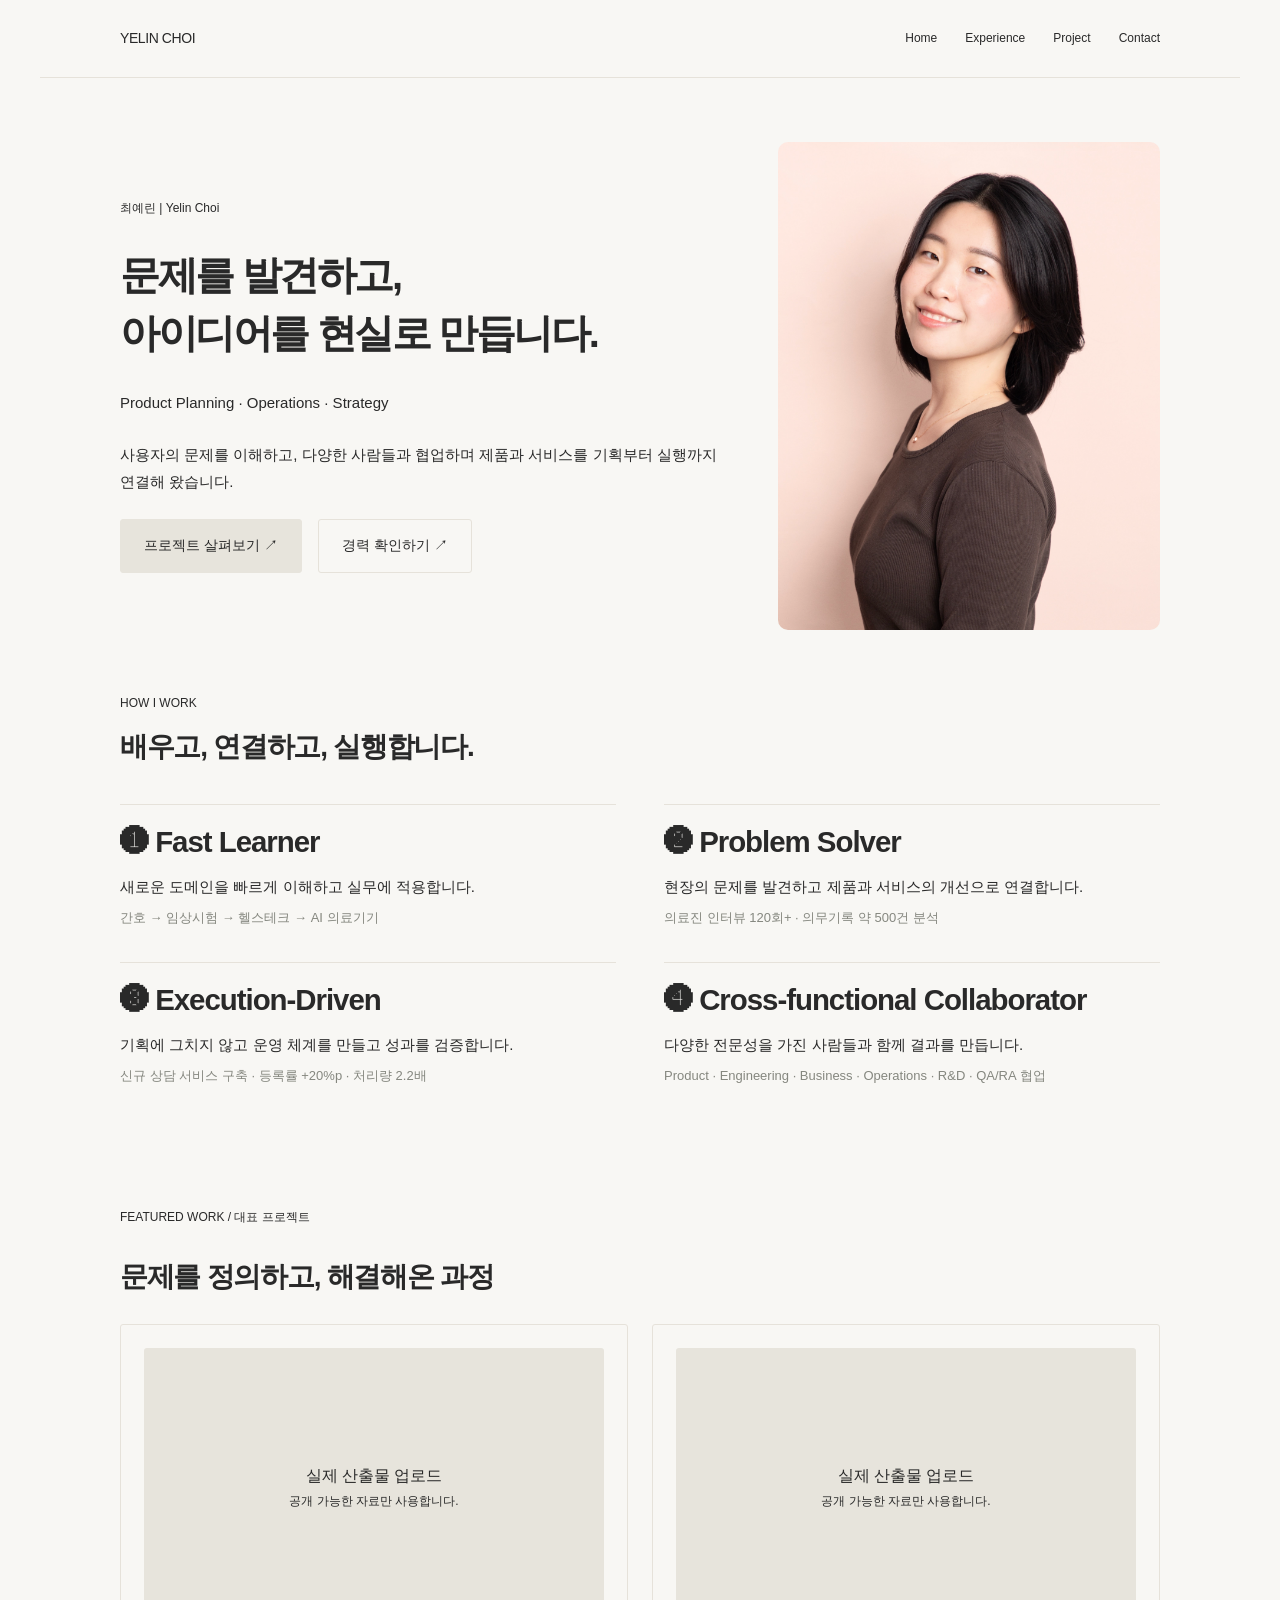
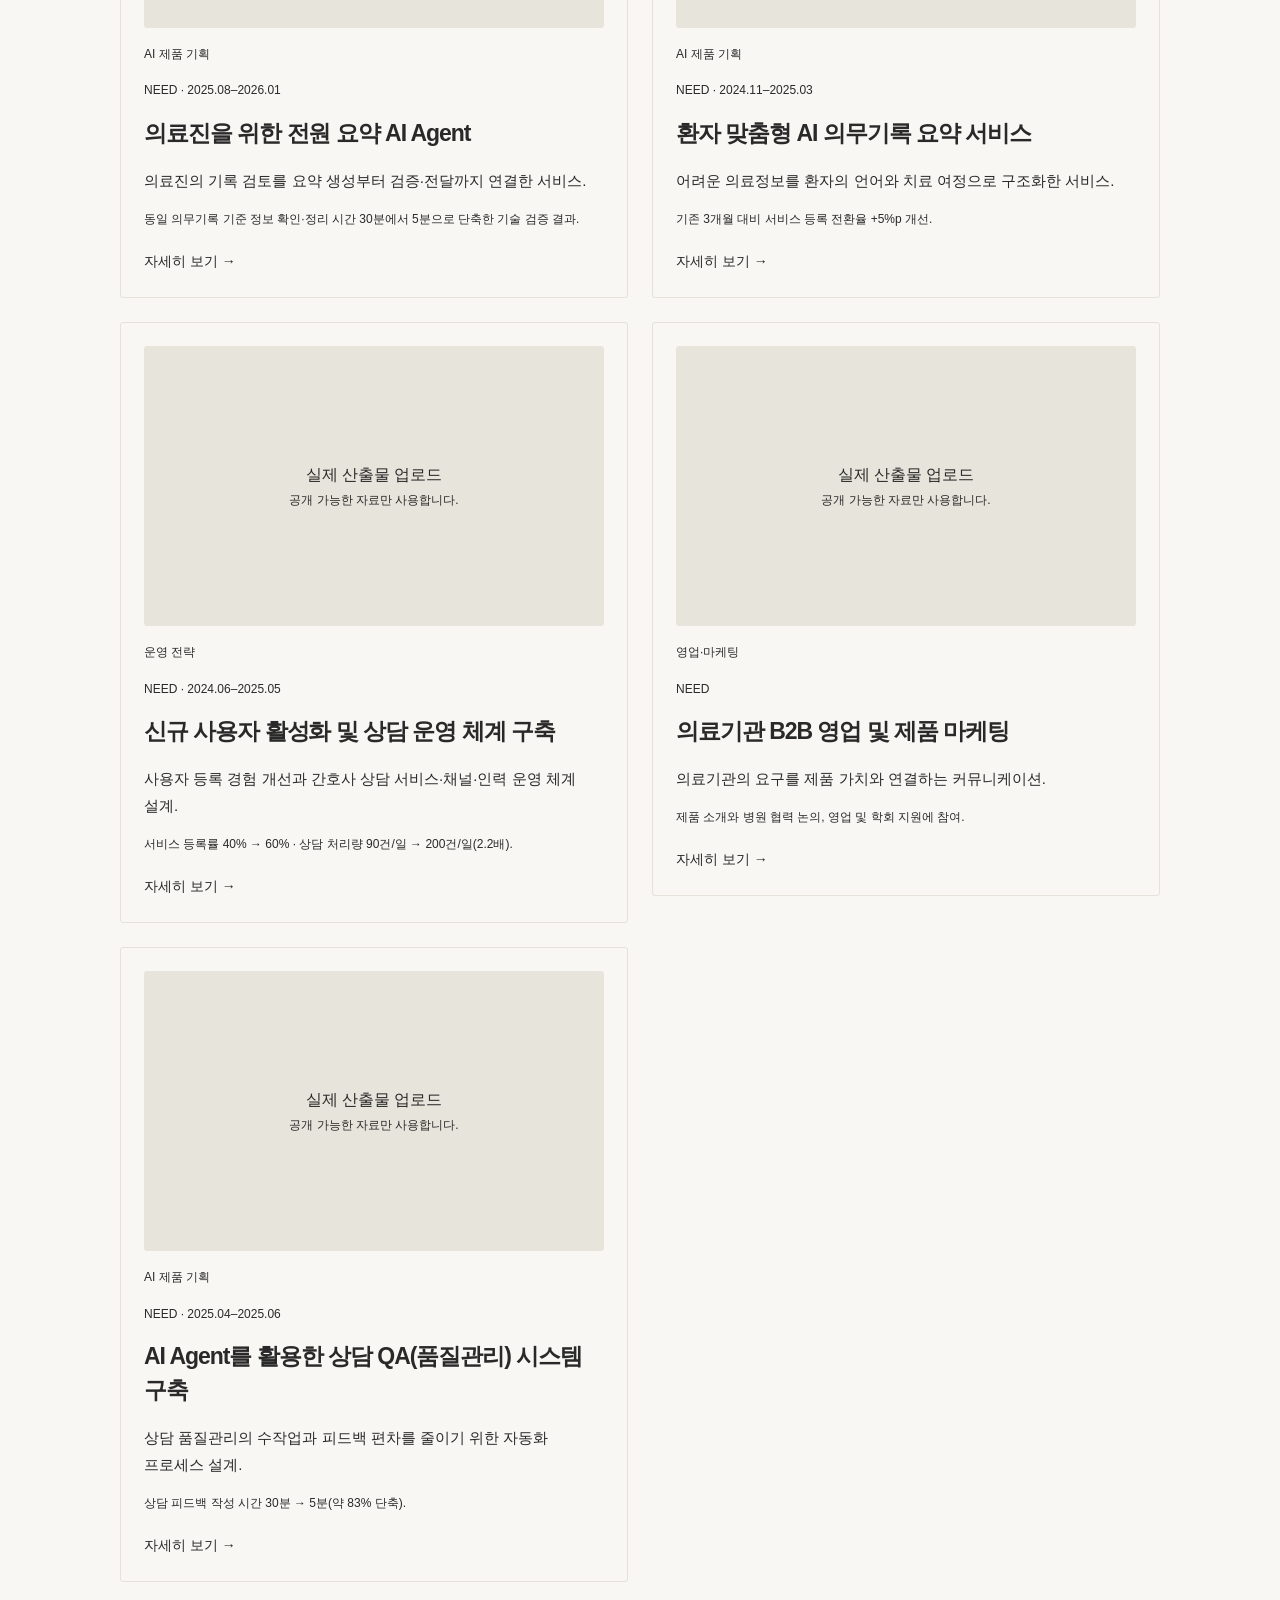
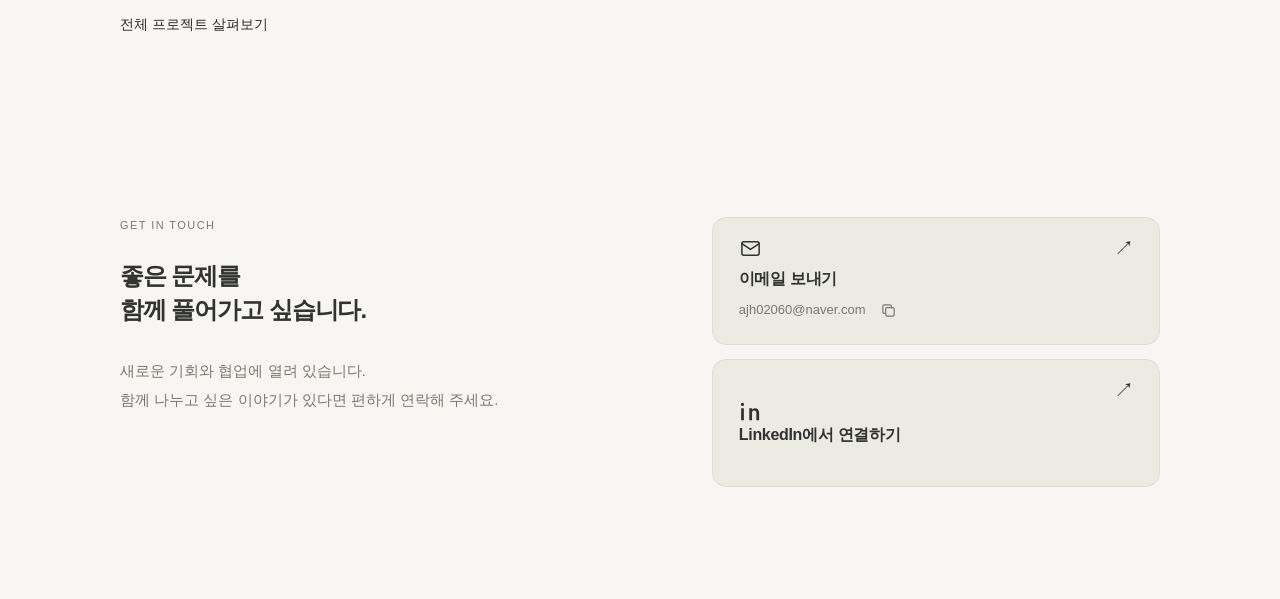
==== commit d54cd80c: "Number four HOW I WORK strengths with circled digits" ====
--- a/index.html
+++ b/index.html
@@ -1 +1 @@
-<!doctype html><html lang="ko"><head><meta charset="utf-8"><meta name="viewport" content="width=device-width, initial-scale=1"><title>Home | 최예린 · Yelin Choi</title><meta name="description" content="임상 현장에서 AI 제품 기획, 운영 전략, 비즈니스까지. 최예린의 프로젝트와 경력을 소개합니다."><meta name="theme-color" content="#f8f7f4"><link rel="icon" href="assets/favicon.svg" type="image/svg+xml"><link rel="stylesheet" href="style.css?v=editorial-hero-20261022"><script defer src="projects.js"></script><script defer src="app.js"></script></head><body><header class="site-header"><a class="brand" href="index.html">YELIN CHOI</a><nav aria-label="주 메뉴"><a href="index.html">Home</a><a href="experience.html">Experience</a><a href="work.html">Project</a><a href="index.html#contact">Contact</a></nav></header><main><section class="hero"><div class="hero-copy"><p class="eyebrow">최예린 | Yelin Choi</p><h1>문제를 발견하고,<br>아이디어를 현실로 만듭니다.</h1><p class="intro">Product Planning · Operations · Strategy</p><p class="hero-description">사용자의 문제를 이해하고, 다양한 사람들과 협업하며 제품과 서비스를 기획부터 실행까지 연결해 왔습니다.</p><div class="actions"><a class="button primary" href="work.html">프로젝트 살펴보기 ↗</a><a class="button" href="experience.html">경력 확인하기 ↗</a></div></div><img class="portrait" src="assets/profile.png" alt="최예린 프로필 사진" width="1310" height="1652" fetchpriority="high"></section><section class="how-i-work" aria-labelledby="how-i-work-heading"><p class="eyebrow">HOW I WORK</p><h2 class="editorial-section-heading" id="how-i-work-heading">배우고, 연결하고, 실행합니다.</h2><div class="how-i-work-grid"><article class="how-i-work-item"><h3>Fast Learner</h3><p>새로운 도메인을 빠르게 이해하고 실무에 적용합니다.</p><p class="how-i-work-evidence">간호 → 임상시험 → 헬스테크 → AI 의료기기</p></article><article class="how-i-work-item"><h3>Problem Solver</h3><p>현장의 문제를 발견하고 제품과 서비스의 개선으로 연결합니다.</p><p class="how-i-work-evidence">의료진 인터뷰 120회+ · 의무기록 약 500건 분석</p></article><article class="how-i-work-item"><h3>Execution-Driven</h3><p>기획에 그치지 않고 운영 체계를 만들고 성과를 검증합니다.</p><p class="how-i-work-evidence">신규 상담 서비스 구축 · 등록률 +20%p · 처리량 2.2배</p></article><article class="how-i-work-item"><h3>Cross-functional Collaborator</h3><p>다양한 전문성을 가진 사람들과 함께 결과를 만듭니다.</p><p class="how-i-work-evidence">Product · Engineering · Business · Operations · R&amp;D · QA/RA 협업</p></article></div></section><section class="featured" id="work"><p class="eyebrow">FEATURED WORK / 대표 프로젝트</p><h2 class="editorial-section-heading">문제를 정의하고, 해결해온 과정</h2><div class="project-grid" id="project-grid"></div><a class="all-work" href="work.html">전체 프로젝트 살펴보기</a></section><section class="contact contact-redesign contact-cards" id="contact" aria-labelledby="contact-heading"><div class="contact-copy"><p class="contact-eyebrow">GET IN TOUCH</p><h2 id="contact-heading">좋은 문제를<br>함께 풀어가고 싶습니다.</h2><p class="contact-description">새로운 기회와 협업에 열려 있습니다.<br>함께 나누고 싶은 이야기가 있다면 편하게 연락해 주세요.</p></div><div class="contact-methods"><div class="contact-card contact-email-card"><button class="contact-card-link contact-card-copy-trigger" type="button" aria-label="이메일 주소 복사: ajh02060@naver.com"><span class="contact-card-icon" aria-hidden="true"><svg viewBox="0 0 24 24" fill="none" stroke="currentColor" stroke-width="1.6" stroke-linecap="round" stroke-linejoin="round"><rect x="3" y="5" width="18" height="14" rx="2"/><path d="m3 7 9 6 9-6"/></svg></span><span class="contact-card-title">이메일 보내기</span><span class="contact-card-arrow" aria-hidden="true">↗</span></button><div class="contact-email-detail"><span class="contact-email-text">ajh02060@naver.com</span><button id="copy-email" class="contact-copy-button" type="button" aria-label="이메일 주소 복사" title="이메일 주소 복사"><svg viewBox="0 0 24 24" fill="none" stroke="currentColor" stroke-width="1.7" stroke-linecap="round" stroke-linejoin="round" aria-hidden="true"><rect x="8" y="8" width="12" height="12" rx="2"/><path d="M16 8V6a2 2 0 0 0-2-2H6a2 2 0 0 0-2 2v8a2 2 0 0 0 2 2h2"/></svg></button></div></div><a class="contact-card contact-linkedin-card" href="https://www.linkedin.com/in/yelinchoi1/" target="_blank" rel="noopener noreferrer"><span class="contact-card-icon" aria-hidden="true"><svg viewBox="0 0 24 24" fill="currentColor"><path d="M5.1 8.6H2.2V21h2.9V8.6ZM3.65 2.9a1.7 1.7 0 1 0 0 3.4 1.7 1.7 0 0 0 0-3.4ZM21 13.4c0-3.3-1.8-4.9-4.2-4.9-1.9 0-2.7 1-3.2 1.7V8.6h-2.9V21h2.9v-6.9c0-1.8.4-3.1 2.3-3.1 1.8 0 2.2 1.4 2.2 3.2V21H21v-7.6Z"/></svg></span><span class="contact-card-title">LinkedIn에서 연결하기</span><span class="contact-card-arrow" aria-hidden="true">↗</span></a></div><div class="contact-toast" id="copy-status" role="status" aria-live="polite" aria-atomic="true"></div></section></main></body></html>+<!doctype html><html lang="ko"><head><meta charset="utf-8"><meta name="viewport" content="width=device-width, initial-scale=1"><title>Home | 최예린 · Yelin Choi</title><meta name="description" content="임상 현장에서 AI 제품 기획, 운영 전략, 비즈니스까지. 최예린의 프로젝트와 경력을 소개합니다."><meta name="theme-color" content="#f8f7f4"><link rel="icon" href="assets/favicon.svg" type="image/svg+xml"><link rel="stylesheet" href="style.css?v=editorial-hero-20261022"><script defer src="projects.js"></script><script defer src="app.js"></script></head><body><header class="site-header"><a class="brand" href="index.html">YELIN CHOI</a><nav aria-label="주 메뉴"><a href="index.html">Home</a><a href="experience.html">Experience</a><a href="work.html">Project</a><a href="index.html#contact">Contact</a></nav></header><main><section class="hero"><div class="hero-copy"><p class="eyebrow">최예린 | Yelin Choi</p><h1>문제를 발견하고,<br>아이디어를 현실로 만듭니다.</h1><p class="intro">Product Planning · Operations · Strategy</p><p class="hero-description">사용자의 문제를 이해하고, 다양한 사람들과 협업하며 제품과 서비스를 기획부터 실행까지 연결해 왔습니다.</p><div class="actions"><a class="button primary" href="work.html">프로젝트 살펴보기 ↗</a><a class="button" href="experience.html">경력 확인하기 ↗</a></div></div><img class="portrait" src="assets/profile.png" alt="최예린 프로필 사진" width="1310" height="1652" fetchpriority="high"></section><section class="how-i-work" aria-labelledby="how-i-work-heading"><p class="eyebrow">HOW I WORK</p><h2 class="editorial-section-heading" id="how-i-work-heading">배우고, 연결하고, 실행합니다.</h2><div class="how-i-work-grid"><article class="how-i-work-item"><h3><span class="how-i-work-number" aria-hidden="true">❶</span> Fast Learner</h3><p>새로운 도메인을 빠르게 이해하고 실무에 적용합니다.</p><p class="how-i-work-evidence">간호 → 임상시험 → 헬스테크 → AI 의료기기</p></article><article class="how-i-work-item"><h3><span class="how-i-work-number" aria-hidden="true">❷</span> Problem Solver</h3><p>현장의 문제를 발견하고 제품과 서비스의 개선으로 연결합니다.</p><p class="how-i-work-evidence">의료진 인터뷰 120회+ · 의무기록 약 500건 분석</p></article><article class="how-i-work-item"><h3><span class="how-i-work-number" aria-hidden="true">❸</span> Execution-Driven</h3><p>기획에 그치지 않고 운영 체계를 만들고 성과를 검증합니다.</p><p class="how-i-work-evidence">신규 상담 서비스 구축 · 등록률 +20%p · 처리량 2.2배</p></article><article class="how-i-work-item"><h3><span class="how-i-work-number" aria-hidden="true">❹</span> Cross-functional Collaborator</h3><p>다양한 전문성을 가진 사람들과 함께 결과를 만듭니다.</p><p class="how-i-work-evidence">Product · Engineering · Business · Operations · R&amp;D · QA/RA 협업</p></article></div></section><section class="featured" id="work"><p class="eyebrow">FEATURED WORK / 대표 프로젝트</p><h2 class="editorial-section-heading">문제를 정의하고, 해결해온 과정</h2><div class="project-grid" id="project-grid"></div><a class="all-work" href="work.html">전체 프로젝트 살펴보기</a></section><section class="contact contact-redesign contact-cards" id="contact" aria-labelledby="contact-heading"><div class="contact-copy"><p class="contact-eyebrow">GET IN TOUCH</p><h2 id="contact-heading">좋은 문제를<br>함께 풀어가고 싶습니다.</h2><p class="contact-description">새로운 기회와 협업에 열려 있습니다.<br>함께 나누고 싶은 이야기가 있다면 편하게 연락해 주세요.</p></div><div class="contact-methods"><div class="contact-card contact-email-card"><button class="contact-card-link contact-card-copy-trigger" type="button" aria-label="이메일 주소 복사: ajh02060@naver.com"><span class="contact-card-icon" aria-hidden="true"><svg viewBox="0 0 24 24" fill="none" stroke="currentColor" stroke-width="1.6" stroke-linecap="round" stroke-linejoin="round"><rect x="3" y="5" width="18" height="14" rx="2"/><path d="m3 7 9 6 9-6"/></svg></span><span class="contact-card-title">이메일 보내기</span><span class="contact-card-arrow" aria-hidden="true">↗</span></button><div class="contact-email-detail"><span class="contact-email-text">ajh02060@naver.com</span><button id="copy-email" class="contact-copy-button" type="button" aria-label="이메일 주소 복사" title="이메일 주소 복사"><svg viewBox="0 0 24 24" fill="none" stroke="currentColor" stroke-width="1.7" stroke-linecap="round" stroke-linejoin="round" aria-hidden="true"><rect x="8" y="8" width="12" height="12" rx="2"/><path d="M16 8V6a2 2 0 0 0-2-2H6a2 2 0 0 0-2 2v8a2 2 0 0 0 2 2h2"/></svg></button></div></div><a class="contact-card contact-linkedin-card" href="https://www.linkedin.com/in/yelinchoi1/" target="_blank" rel="noopener noreferrer"><span class="contact-card-icon" aria-hidden="true"><svg viewBox="0 0 24 24" fill="currentColor"><path d="M5.1 8.6H2.2V21h2.9V8.6ZM3.65 2.9a1.7 1.7 0 1 0 0 3.4 1.7 1.7 0 0 0 0-3.4ZM21 13.4c0-3.3-1.8-4.9-4.2-4.9-1.9 0-2.7 1-3.2 1.7V8.6h-2.9V21h2.9v-6.9c0-1.8.4-3.1 2.3-3.1 1.8 0 2.2 1.4 2.2 3.2V21H21v-7.6Z"/></svg></span><span class="contact-card-title">LinkedIn에서 연결하기</span><span class="contact-card-arrow" aria-hidden="true">↗</span></a></div><div class="contact-toast" id="copy-status" role="status" aria-live="polite" aria-atomic="true"></div></section></main></body></html>
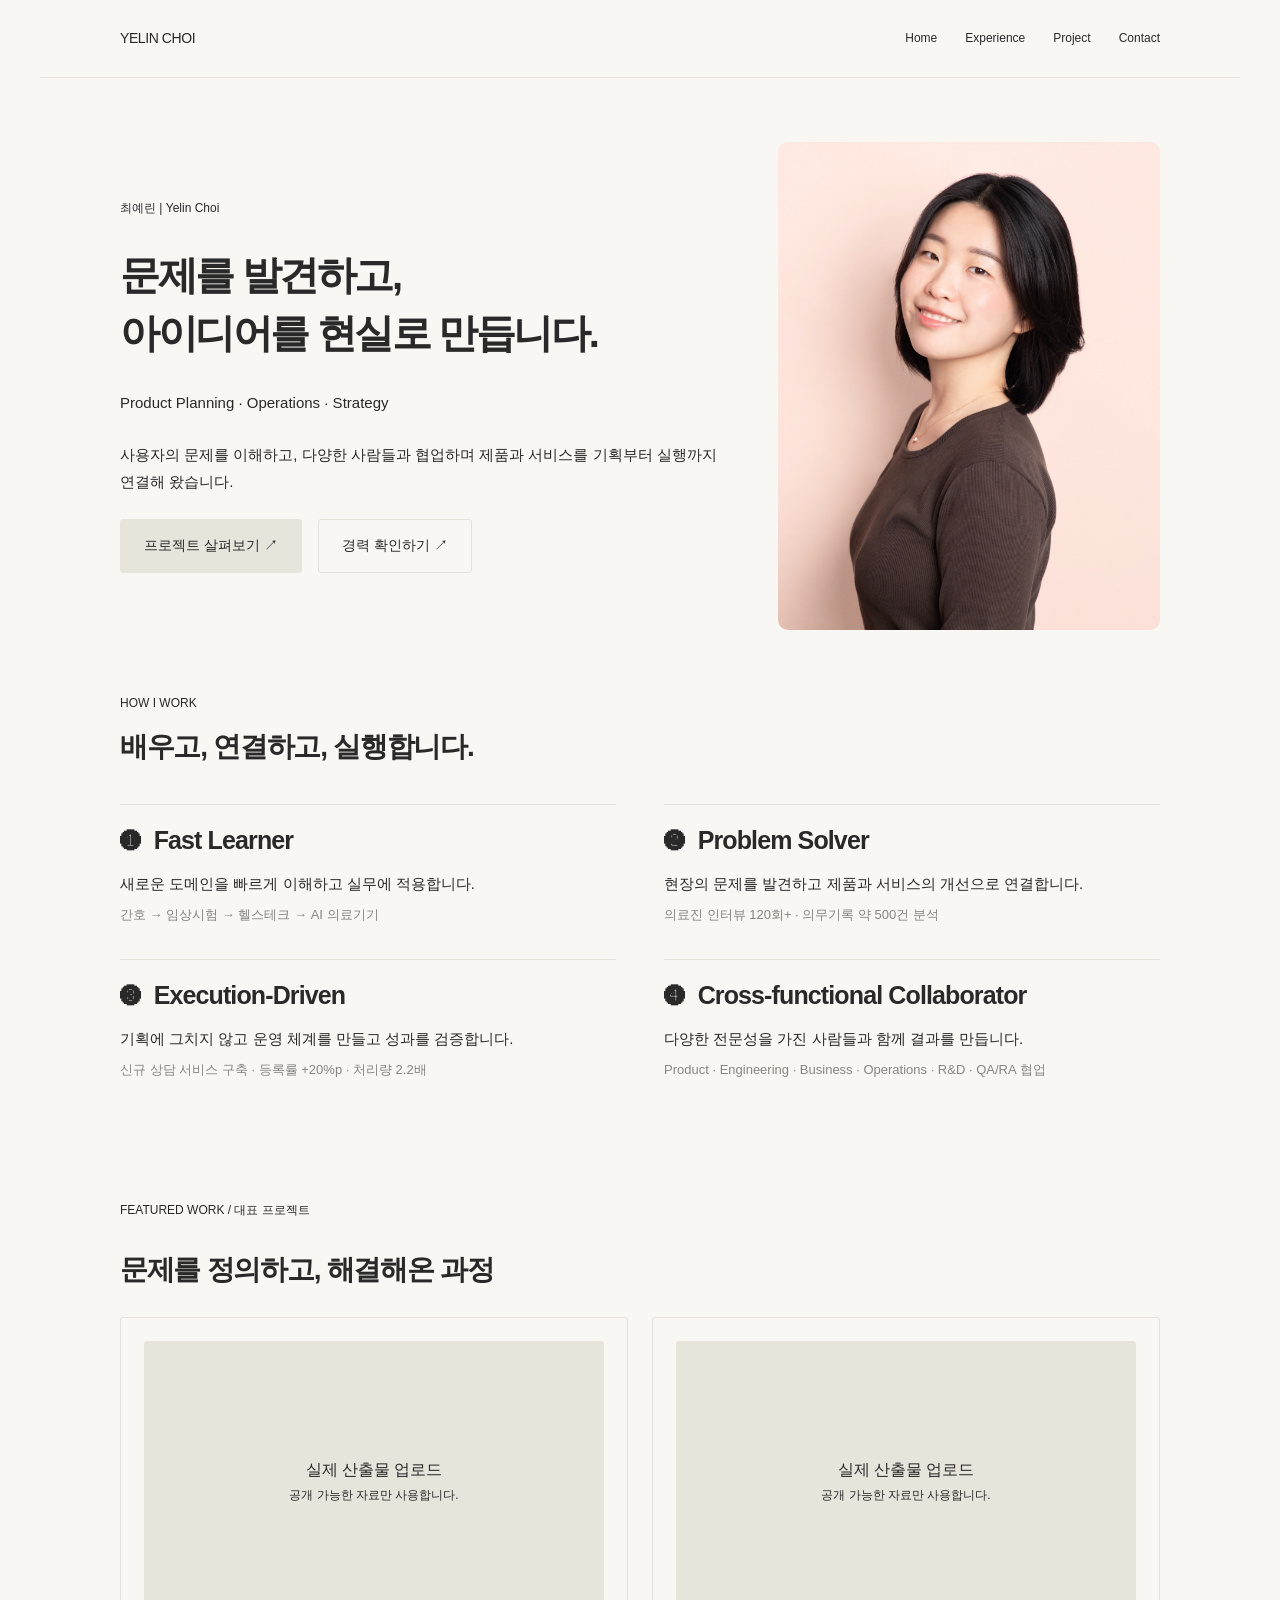
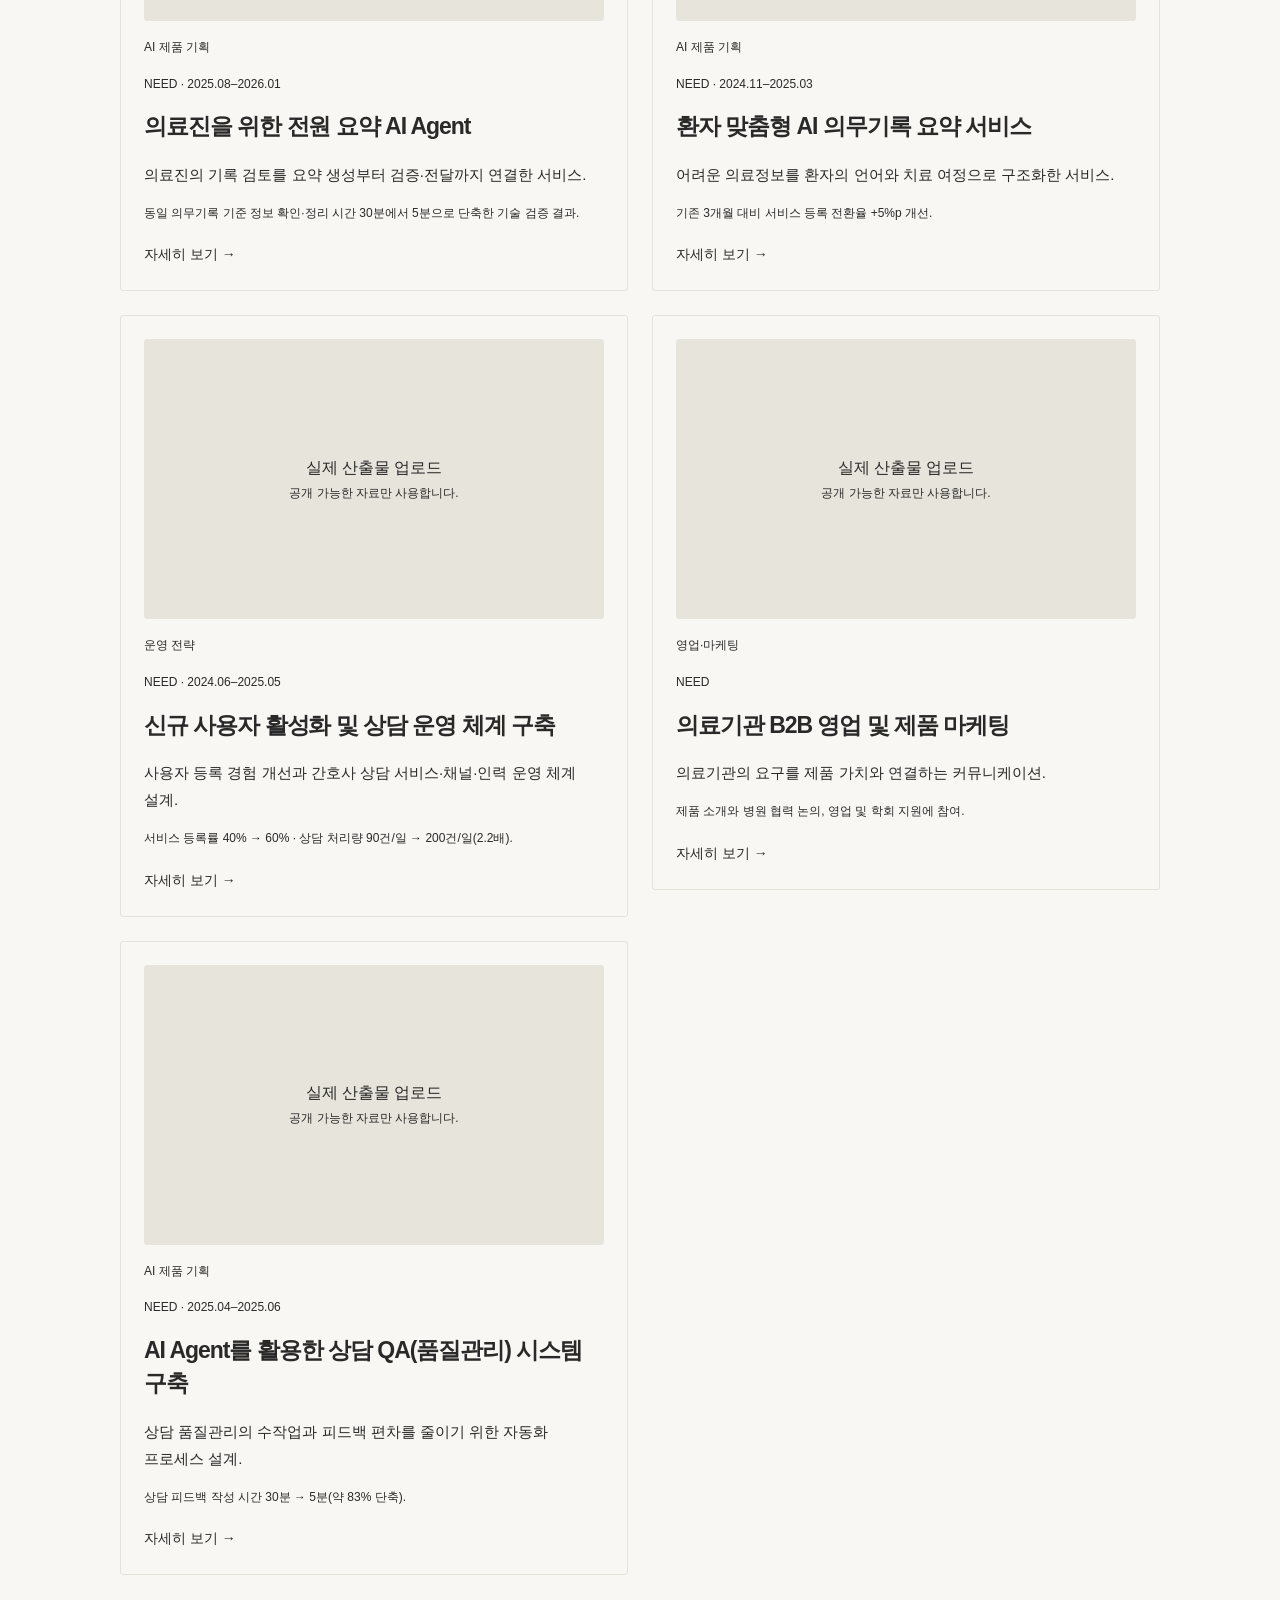
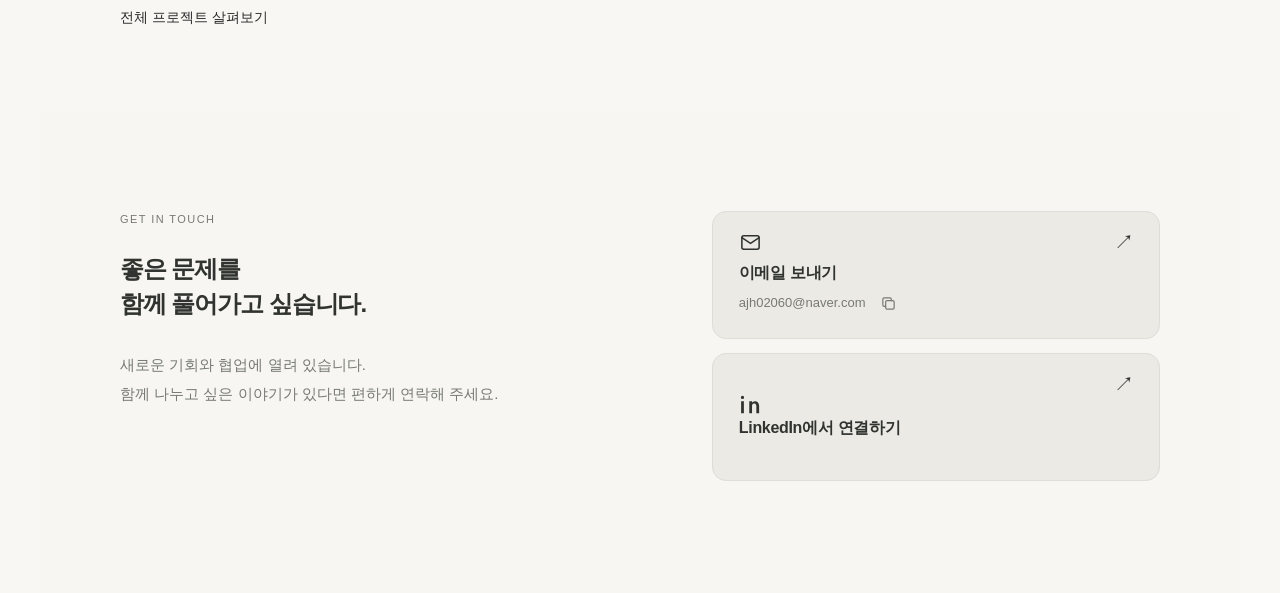
==== commit c350a92d: "Refresh stylesheet URL to load latest HOW I WORK typography" ====
--- a/index.html
+++ b/index.html
@@ -1 +1 @@
-<!doctype html><html lang="ko"><head><meta charset="utf-8"><meta name="viewport" content="width=device-width, initial-scale=1"><title>Home | 최예린 · Yelin Choi</title><meta name="description" content="임상 현장에서 AI 제품 기획, 운영 전략, 비즈니스까지. 최예린의 프로젝트와 경력을 소개합니다."><meta name="theme-color" content="#f8f7f4"><link rel="icon" href="assets/favicon.svg" type="image/svg+xml"><link rel="stylesheet" href="style.css?v=editorial-hero-20261022"><script defer src="projects.js"></script><script defer src="app.js"></script></head><body><header class="site-header"><a class="brand" href="index.html">YELIN CHOI</a><nav aria-label="주 메뉴"><a href="index.html">Home</a><a href="experience.html">Experience</a><a href="work.html">Project</a><a href="index.html#contact">Contact</a></nav></header><main><section class="hero"><div class="hero-copy"><p class="eyebrow">최예린 | Yelin Choi</p><h1>문제를 발견하고,<br>아이디어를 현실로 만듭니다.</h1><p class="intro">Product Planning · Operations · Strategy</p><p class="hero-description">사용자의 문제를 이해하고, 다양한 사람들과 협업하며 제품과 서비스를 기획부터 실행까지 연결해 왔습니다.</p><div class="actions"><a class="button primary" href="work.html">프로젝트 살펴보기 ↗</a><a class="button" href="experience.html">경력 확인하기 ↗</a></div></div><img class="portrait" src="assets/profile.png" alt="최예린 프로필 사진" width="1310" height="1652" fetchpriority="high"></section><section class="how-i-work" aria-labelledby="how-i-work-heading"><p class="eyebrow">HOW I WORK</p><h2 class="editorial-section-heading" id="how-i-work-heading">배우고, 연결하고, 실행합니다.</h2><div class="how-i-work-grid"><article class="how-i-work-item"><h3><span class="how-i-work-number" aria-hidden="true">❶</span> Fast Learner</h3><p>새로운 도메인을 빠르게 이해하고 실무에 적용합니다.</p><p class="how-i-work-evidence">간호 → 임상시험 → 헬스테크 → AI 의료기기</p></article><article class="how-i-work-item"><h3><span class="how-i-work-number" aria-hidden="true">❷</span> Problem Solver</h3><p>현장의 문제를 발견하고 제품과 서비스의 개선으로 연결합니다.</p><p class="how-i-work-evidence">의료진 인터뷰 120회+ · 의무기록 약 500건 분석</p></article><article class="how-i-work-item"><h3><span class="how-i-work-number" aria-hidden="true">❸</span> Execution-Driven</h3><p>기획에 그치지 않고 운영 체계를 만들고 성과를 검증합니다.</p><p class="how-i-work-evidence">신규 상담 서비스 구축 · 등록률 +20%p · 처리량 2.2배</p></article><article class="how-i-work-item"><h3><span class="how-i-work-number" aria-hidden="true">❹</span> Cross-functional Collaborator</h3><p>다양한 전문성을 가진 사람들과 함께 결과를 만듭니다.</p><p class="how-i-work-evidence">Product · Engineering · Business · Operations · R&amp;D · QA/RA 협업</p></article></div></section><section class="featured" id="work"><p class="eyebrow">FEATURED WORK / 대표 프로젝트</p><h2 class="editorial-section-heading">문제를 정의하고, 해결해온 과정</h2><div class="project-grid" id="project-grid"></div><a class="all-work" href="work.html">전체 프로젝트 살펴보기</a></section><section class="contact contact-redesign contact-cards" id="contact" aria-labelledby="contact-heading"><div class="contact-copy"><p class="contact-eyebrow">GET IN TOUCH</p><h2 id="contact-heading">좋은 문제를<br>함께 풀어가고 싶습니다.</h2><p class="contact-description">새로운 기회와 협업에 열려 있습니다.<br>함께 나누고 싶은 이야기가 있다면 편하게 연락해 주세요.</p></div><div class="contact-methods"><div class="contact-card contact-email-card"><button class="contact-card-link contact-card-copy-trigger" type="button" aria-label="이메일 주소 복사: ajh02060@naver.com"><span class="contact-card-icon" aria-hidden="true"><svg viewBox="0 0 24 24" fill="none" stroke="currentColor" stroke-width="1.6" stroke-linecap="round" stroke-linejoin="round"><rect x="3" y="5" width="18" height="14" rx="2"/><path d="m3 7 9 6 9-6"/></svg></span><span class="contact-card-title">이메일 보내기</span><span class="contact-card-arrow" aria-hidden="true">↗</span></button><div class="contact-email-detail"><span class="contact-email-text">ajh02060@naver.com</span><button id="copy-email" class="contact-copy-button" type="button" aria-label="이메일 주소 복사" title="이메일 주소 복사"><svg viewBox="0 0 24 24" fill="none" stroke="currentColor" stroke-width="1.7" stroke-linecap="round" stroke-linejoin="round" aria-hidden="true"><rect x="8" y="8" width="12" height="12" rx="2"/><path d="M16 8V6a2 2 0 0 0-2-2H6a2 2 0 0 0-2 2v8a2 2 0 0 0 2 2h2"/></svg></button></div></div><a class="contact-card contact-linkedin-card" href="https://www.linkedin.com/in/yelinchoi1/" target="_blank" rel="noopener noreferrer"><span class="contact-card-icon" aria-hidden="true"><svg viewBox="0 0 24 24" fill="currentColor"><path d="M5.1 8.6H2.2V21h2.9V8.6ZM3.65 2.9a1.7 1.7 0 1 0 0 3.4 1.7 1.7 0 0 0 0-3.4ZM21 13.4c0-3.3-1.8-4.9-4.2-4.9-1.9 0-2.7 1-3.2 1.7V8.6h-2.9V21h2.9v-6.9c0-1.8.4-3.1 2.3-3.1 1.8 0 2.2 1.4 2.2 3.2V21H21v-7.6Z"/></svg></span><span class="contact-card-title">LinkedIn에서 연결하기</span><span class="contact-card-arrow" aria-hidden="true">↗</span></a></div><div class="contact-toast" id="copy-status" role="status" aria-live="polite" aria-atomic="true"></div></section></main></body></html>+<!doctype html><html lang="ko"><head><meta charset="utf-8"><meta name="viewport" content="width=device-width, initial-scale=1"><title>Home | 최예린 · Yelin Choi</title><meta name="description" content="임상 현장에서 AI 제품 기획, 운영 전략, 비즈니스까지. 최예린의 프로젝트와 경력을 소개합니다."><meta name="theme-color" content="#f8f7f4"><link rel="icon" href="assets/favicon.svg" type="image/svg+xml"><link rel="stylesheet" href="style.css?v=how-i-work-heading-20261022b"><script defer src="projects.js"></script><script defer src="app.js"></script></head><body><header class="site-header"><a class="brand" href="index.html">YELIN CHOI</a><nav aria-label="주 메뉴"><a href="index.html">Home</a><a href="experience.html">Experience</a><a href="work.html">Project</a><a href="index.html#contact">Contact</a></nav></header><main><section class="hero"><div class="hero-copy"><p class="eyebrow">최예린 | Yelin Choi</p><h1>문제를 발견하고,<br>아이디어를 현실로 만듭니다.</h1><p class="intro">Product Planning · Operations · Strategy</p><p class="hero-description">사용자의 문제를 이해하고, 다양한 사람들과 협업하며 제품과 서비스를 기획부터 실행까지 연결해 왔습니다.</p><div class="actions"><a class="button primary" href="work.html">프로젝트 살펴보기 ↗</a><a class="button" href="experience.html">경력 확인하기 ↗</a></div></div><img class="portrait" src="assets/profile.png" alt="최예린 프로필 사진" width="1310" height="1652" fetchpriority="high"></section><section class="how-i-work" aria-labelledby="how-i-work-heading"><p class="eyebrow">HOW I WORK</p><h2 class="editorial-section-heading" id="how-i-work-heading">배우고, 연결하고, 실행합니다.</h2><div class="how-i-work-grid"><article class="how-i-work-item"><h3><span class="how-i-work-number" aria-hidden="true">❶</span> Fast Learner</h3><p>새로운 도메인을 빠르게 이해하고 실무에 적용합니다.</p><p class="how-i-work-evidence">간호 → 임상시험 → 헬스테크 → AI 의료기기</p></article><article class="how-i-work-item"><h3><span class="how-i-work-number" aria-hidden="true">❷</span> Problem Solver</h3><p>현장의 문제를 발견하고 제품과 서비스의 개선으로 연결합니다.</p><p class="how-i-work-evidence">의료진 인터뷰 120회+ · 의무기록 약 500건 분석</p></article><article class="how-i-work-item"><h3><span class="how-i-work-number" aria-hidden="true">❸</span> Execution-Driven</h3><p>기획에 그치지 않고 운영 체계를 만들고 성과를 검증합니다.</p><p class="how-i-work-evidence">신규 상담 서비스 구축 · 등록률 +20%p · 처리량 2.2배</p></article><article class="how-i-work-item"><h3><span class="how-i-work-number" aria-hidden="true">❹</span> Cross-functional Collaborator</h3><p>다양한 전문성을 가진 사람들과 함께 결과를 만듭니다.</p><p class="how-i-work-evidence">Product · Engineering · Business · Operations · R&amp;D · QA/RA 협업</p></article></div></section><section class="featured" id="work"><p class="eyebrow">FEATURED WORK / 대표 프로젝트</p><h2 class="editorial-section-heading">문제를 정의하고, 해결해온 과정</h2><div class="project-grid" id="project-grid"></div><a class="all-work" href="work.html">전체 프로젝트 살펴보기</a></section><section class="contact contact-redesign contact-cards" id="contact" aria-labelledby="contact-heading"><div class="contact-copy"><p class="contact-eyebrow">GET IN TOUCH</p><h2 id="contact-heading">좋은 문제를<br>함께 풀어가고 싶습니다.</h2><p class="contact-description">새로운 기회와 협업에 열려 있습니다.<br>함께 나누고 싶은 이야기가 있다면 편하게 연락해 주세요.</p></div><div class="contact-methods"><div class="contact-card contact-email-card"><button class="contact-card-link contact-card-copy-trigger" type="button" aria-label="이메일 주소 복사: ajh02060@naver.com"><span class="contact-card-icon" aria-hidden="true"><svg viewBox="0 0 24 24" fill="none" stroke="currentColor" stroke-width="1.6" stroke-linecap="round" stroke-linejoin="round"><rect x="3" y="5" width="18" height="14" rx="2"/><path d="m3 7 9 6 9-6"/></svg></span><span class="contact-card-title">이메일 보내기</span><span class="contact-card-arrow" aria-hidden="true">↗</span></button><div class="contact-email-detail"><span class="contact-email-text">ajh02060@naver.com</span><button id="copy-email" class="contact-copy-button" type="button" aria-label="이메일 주소 복사" title="이메일 주소 복사"><svg viewBox="0 0 24 24" fill="none" stroke="currentColor" stroke-width="1.7" stroke-linecap="round" stroke-linejoin="round" aria-hidden="true"><rect x="8" y="8" width="12" height="12" rx="2"/><path d="M16 8V6a2 2 0 0 0-2-2H6a2 2 0 0 0-2 2v8a2 2 0 0 0 2 2h2"/></svg></button></div></div><a class="contact-card contact-linkedin-card" href="https://www.linkedin.com/in/yelinchoi1/" target="_blank" rel="noopener noreferrer"><span class="contact-card-icon" aria-hidden="true"><svg viewBox="0 0 24 24" fill="currentColor"><path d="M5.1 8.6H2.2V21h2.9V8.6ZM3.65 2.9a1.7 1.7 0 1 0 0 3.4 1.7 1.7 0 0 0 0-3.4ZM21 13.4c0-3.3-1.8-4.9-4.2-4.9-1.9 0-2.7 1-3.2 1.7V8.6h-2.9V21h2.9v-6.9c0-1.8.4-3.1 2.3-3.1 1.8 0 2.2 1.4 2.2 3.2V21H21v-7.6Z"/></svg></span><span class="contact-card-title">LinkedIn에서 연결하기</span><span class="contact-card-arrow" aria-hidden="true">↗</span></a></div><div class="contact-toast" id="copy-status" role="status" aria-live="polite" aria-atomic="true"></div></section></main></body></html>
--- a/style.css
+++ b/style.css
@@ -490,3 +490,21 @@
   .how-i-work-item{padding-top:16px}
   .how-i-work-item h3{margin-bottom:10px}
 }
+
+/* HOW I WORK: item titles subordinate to the section headline. */
+.how-i-work .how-i-work-item h3{
+  font-size:clamp(20px,2vw,25px);
+  font-weight:700;
+  line-height:1.4;
+  letter-spacing:-.035em;
+}
+.how-i-work-number{
+  font-family:inherit;
+  font-size:.86em;
+  font-weight:600;
+  vertical-align:baseline;
+  margin-right:.3em;
+}
+@media(max-width:809px){
+  .how-i-work .how-i-work-item h3{font-size:clamp(19px,5vw,23px)}
+}
